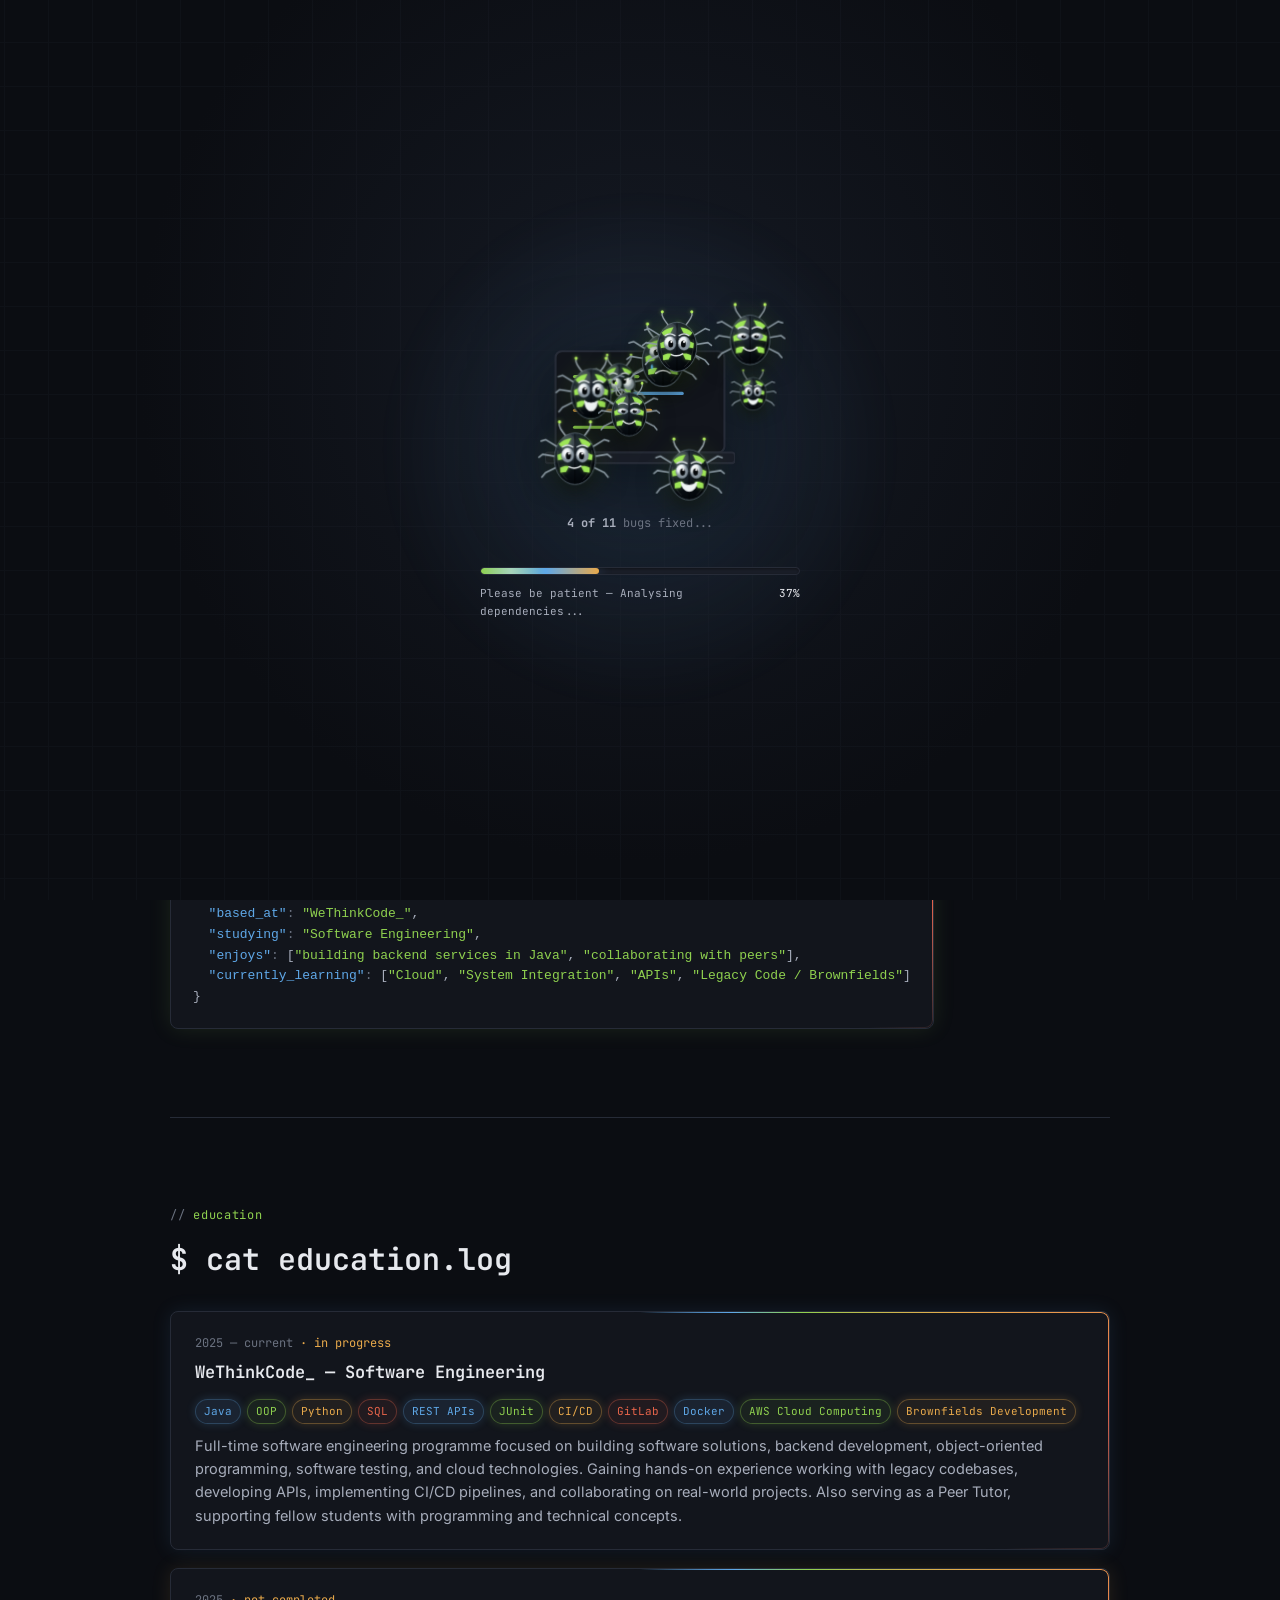
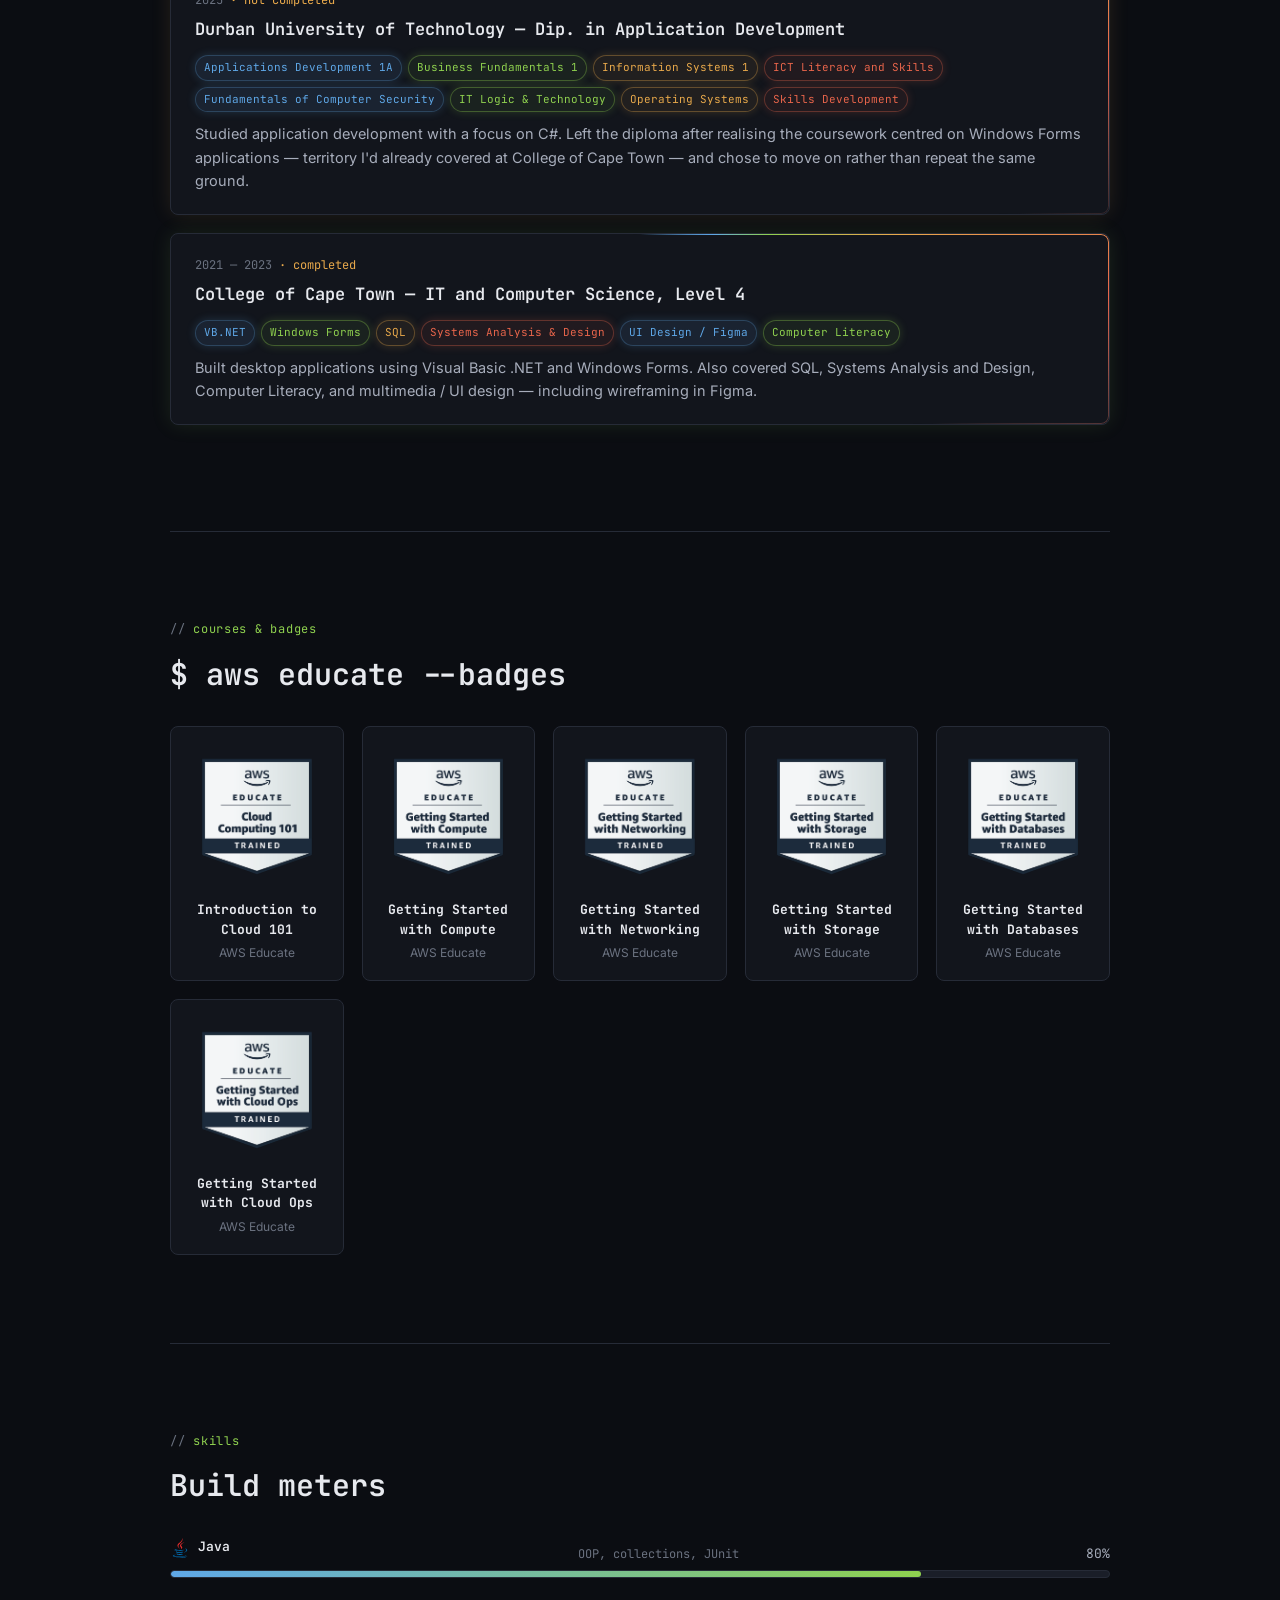
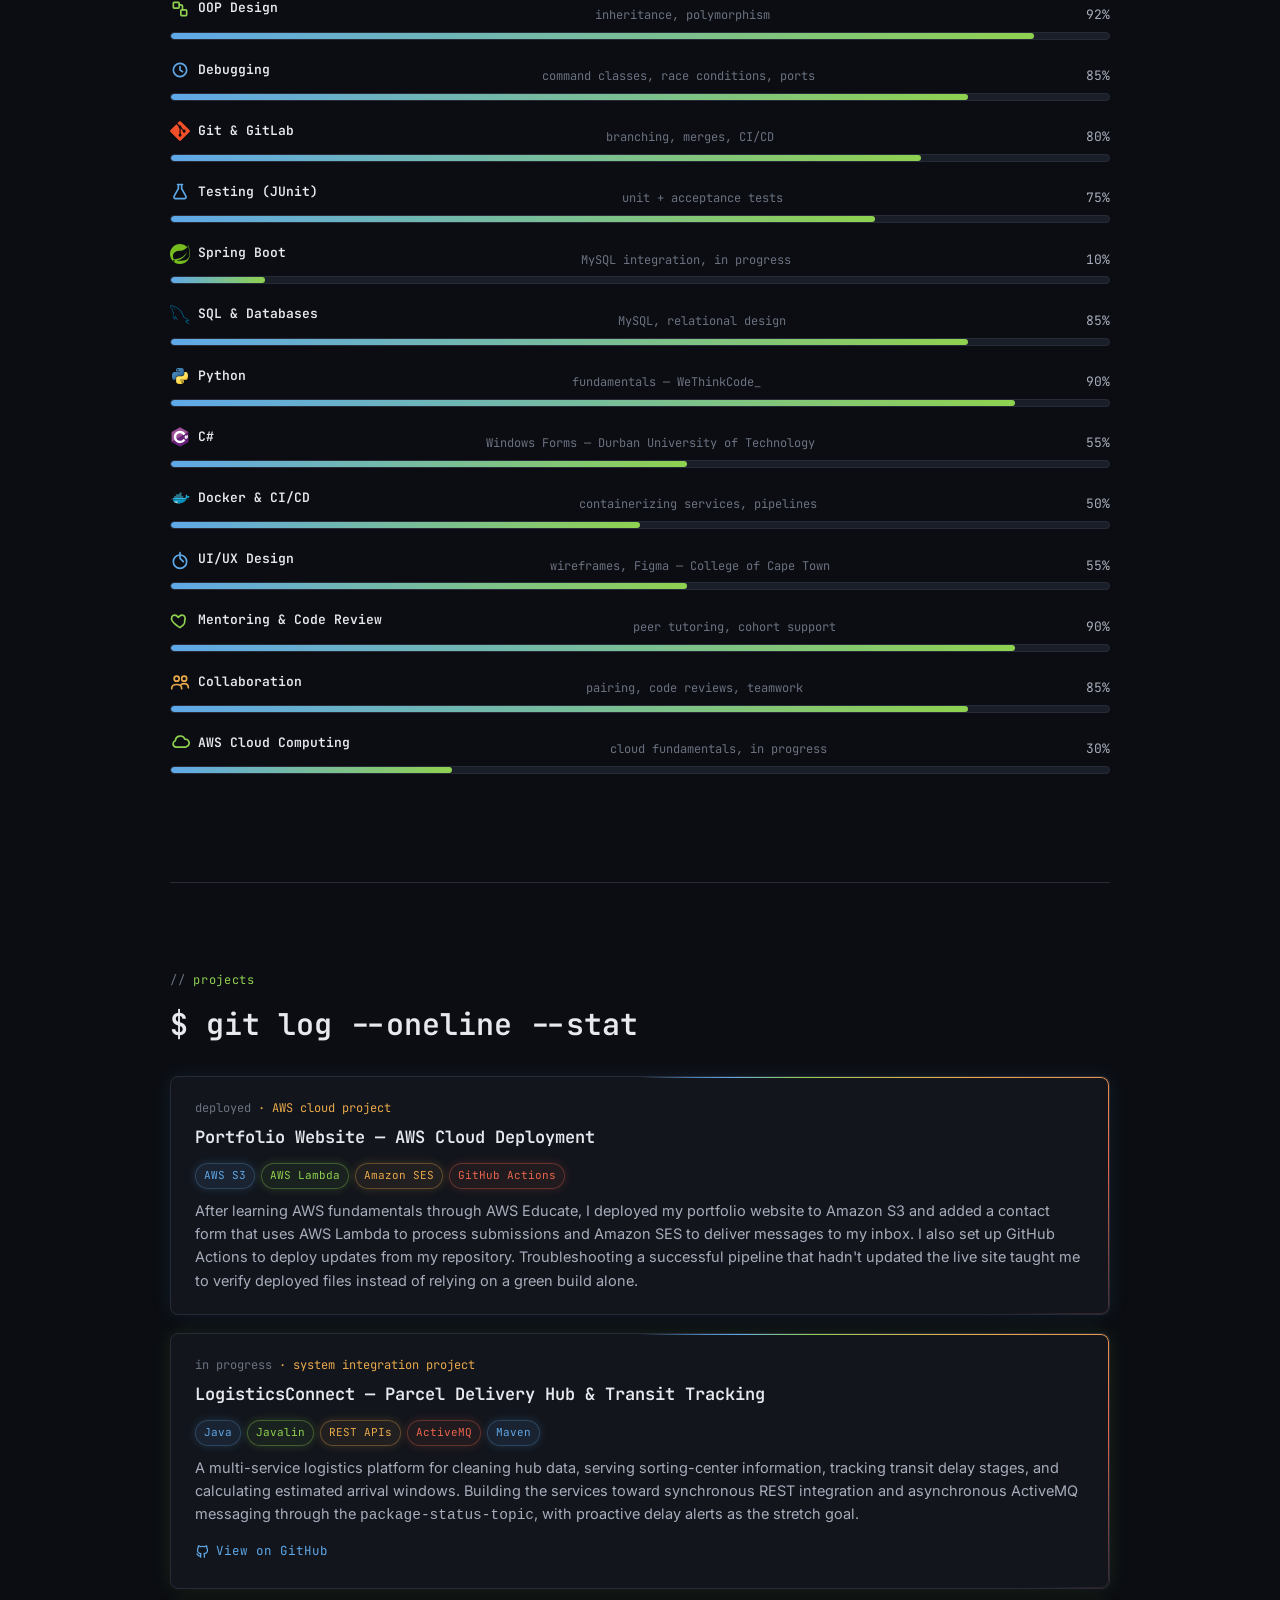
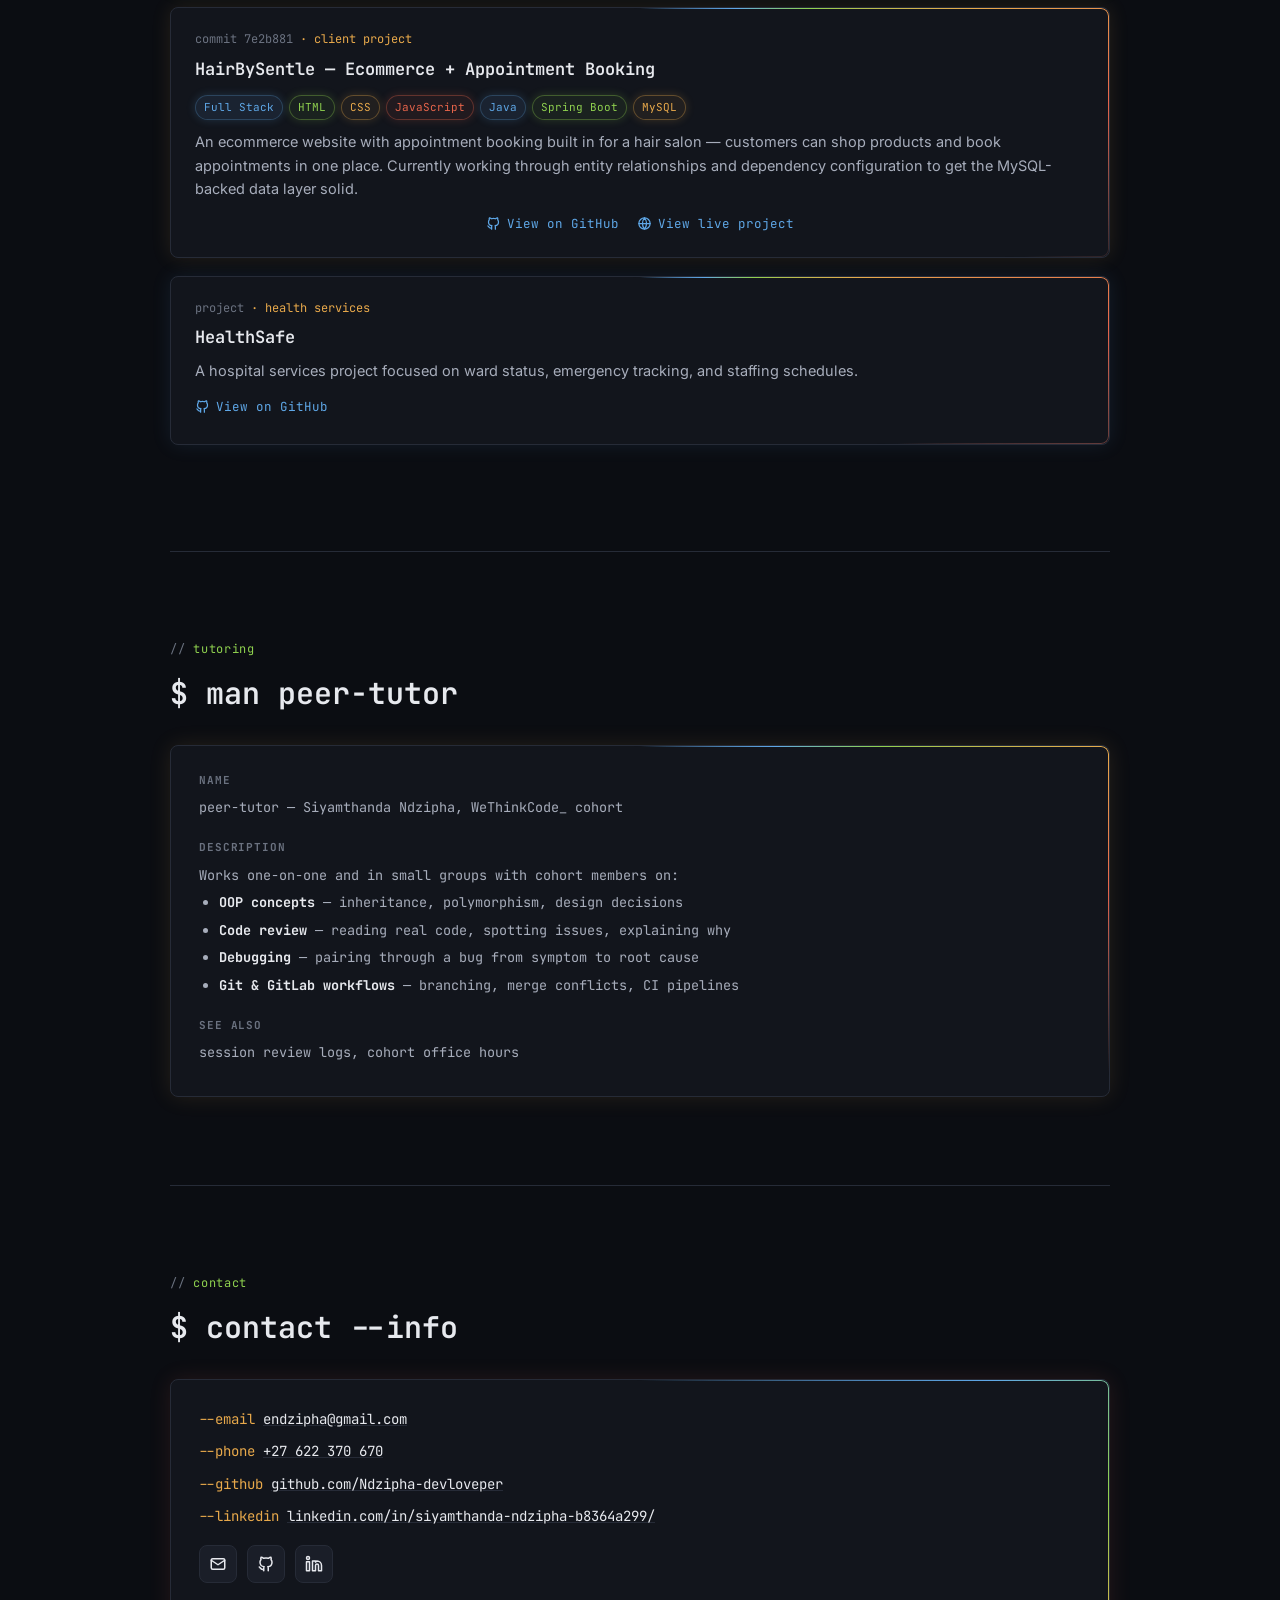
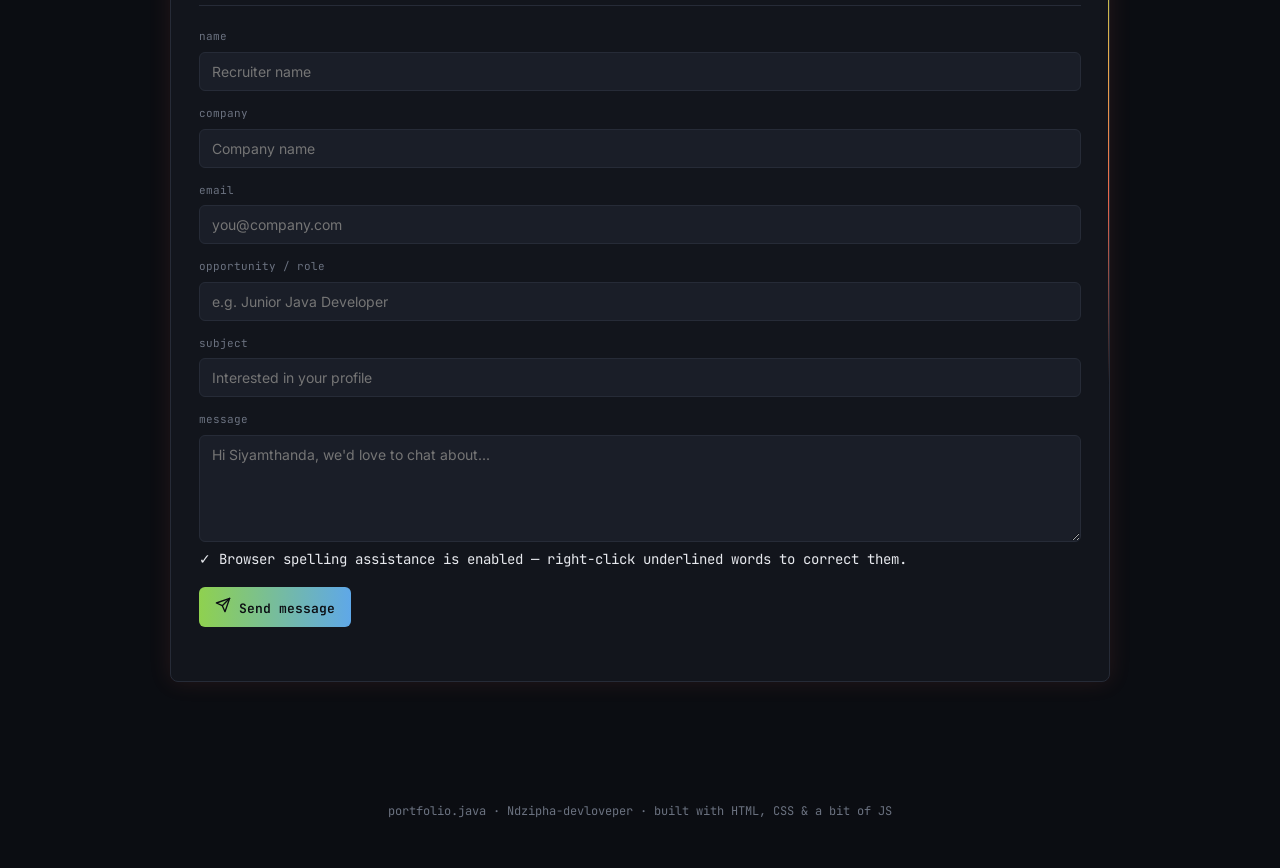
==== index.html @ 1359c380 "Add CloudOps badge" ====
<!DOCTYPE html>
<html lang="en">
<head>
<meta charset="UTF-8">
<meta name="viewport" content="width=device-width, initial-scale=1.0">
<title>Siyamthanda Ndzipha — Java Developer & Tech Mentor</title>
<link rel="preconnect" href="https://fonts.googleapis.com">
<link rel="preconnect" href="https://fonts.gstatic.com" crossorigin>
<link href="https://fonts.googleapis.com/css2?family=JetBrains+Mono:wght@400;500;600;700&family=Inter:wght@400;500;600;700&display=swap" rel="stylesheet">
<link rel="stylesheet" href="css/style.css">
</head>
<body class="loading">

<div id="loader" role="status" aria-live="polite">
  <div class="loader-glow"></div>
  <div class="loader-grid"></div>

  <div class="rig">
    <div class="bug-field" id="bugField" aria-hidden="true"></div>
    <svg class="rig-laptop" viewBox="0 0 180 120" xmlns="http://www.w3.org/2000/svg">
      <rect class="screen" x="10" y="4" width="160" height="96" rx="6"/>
      <rect class="base" x="0" y="100" width="180" height="10" rx="3"/>
      <line class="rig-code-line l1" x1="28" y1="28" x2="88" y2="28"/>
      <line class="rig-code-line l2" x1="28" y1="44" x2="130" y2="44"/>
      <line class="rig-code-line l3" x1="28" y1="60" x2="100" y2="60"/>
      <line class="rig-code-line l4" x1="28" y1="76" x2="70" y2="76"/>
    </svg>
  </div>

  <div class="loader-caption" id="loaderCaption">Scanning codebase...</div>

  <div class="loader-bar-wrap">
    <div class="loader-track">
      <div class="loader-fill" id="loaderFill"></div>
    </div>
    <div class="loader-text">
      <span class="status" id="loaderStatus">Booting environment...</span>
      <span class="pct" id="loaderPct">0%</span>
    </div>
  </div>
</div>

<div class="chrome">
  <div class="tabbar">
    <div class="traffic"><span></span><span></span><span></span></div>
    <div class="filename">portfolio.java</div>
    <nav class="tabnav">
      <button data-target="#hero">Home</button>
      <button data-target="#about">About</button>
      <button data-target="#education">Education</button>
      <button data-target="#badges">Badges</button>
      <button data-target="#skills">Skills</button>
      <button data-target="#projects">Projects</button>
      <button data-target="#tutoring">Tutoring</button>
      <button data-target="#contact">Contact</button>
    </nav>
  </div>
  <div class="pipeline">
    <div class="pipeline-track">
      <div class="pipeline-fill" id="pipelineFill"></div>
    </div>
    <div class="pipeline-label">
      <span class="stage" id="pipelineStage">$ mvn clean install — INIT</span>
      <span class="pct" id="pipelinePct">0%</span>
    </div>
  </div>
</div>

<main>

  <section class="hero" id="hero">
    <div class="terminal">
      <div class="terminal-head">
        <span></span><span></span><span></span>
        <div class="terminal-title">zsh — sndzipha@wethinkcode</div>
      </div>
      <div class="terminal-body">
        <div><span class="prompt">$</span> <span class="cmd">whoami</span></div>
        <div class="out"><b>Siyamthanda Ndzipha</b> — Aspiring Software Cloud / Devops Engineer</div>

        <div><span class="prompt">$</span> <span class="cmd">cat status.log</span></div>
        <div class="out">
          I'm a Software Engineering student passionate about building innovative software solutions, developing backend systems, and exploring cloud technologies. Currently studying at <b>WeThinkCode_</b>, I'm focused on improving my skills in Java, Python, Spring Boot, and AWS. I'm always eager to learn, collaborate, and take on new challenges. Check out my work below!<span class="cursor"></span>
        </div>
      </div>
    </div>
    <div class="cta-row">
      <a class="btn-cv" href="files/Siyamthanda_Ndzipha_Resumee.pdf" download>
        <span class="dl-icon"><svg viewBox="0 0 24 24" fill="none" stroke="currentColor" stroke-width="2.2" stroke-linecap="round" stroke-linejoin="round"><path d="M12 3v12"/><path d="M7 10l5 5 5-5"/><path d="M5 21h14"/></svg></span>
        Download CV
      </a>
    </div>
  </section>

  <section id="about">
    <p class="eyebrow">about</p>
    <h2>Profile</h2>
    <div class="about-grid">
      <div class="json-card">
<pre style="margin:0; white-space:pre-wrap;">{
  <span class="k">"name"</span><span class="punct">:</span> <span class="s">"Siyamthanda Ndzipha"</span>,
  <span class="k">"role"</span><span class="punct">:</span> <span class="s">"Peer Tutor / Tech Mentor"</span>,
  <span class="k">"based_at"</span><span class="punct">:</span> <span class="s">"WeThinkCode_"</span>,
  <span class="k">"studying"</span><span class="punct">:</span> <span class="s">"Software Engineering"</span>,
  <span class="k">"enjoys"</span><span class="punct">:</span> [<span class="s">"building backend services in Java"</span>, <span class="s">"collaborating with peers"</span>],
  <span class="k">"currently_learning"</span><span class="punct">:</span> [<span class="s">"Cloud"</span>, <span class="s">"System Integration"</span>, <span class="s">"APIs"</span>, <span class="s">"Legacy Code / Brownfields"</span>]
}</pre>
      </div>
    </div>
  </section>

  <section id="education">
    <p class="eyebrow">education</p>
    <h2>$ cat education.log</h2>

    <div class="log-entry">
      <div class="log-meta"><span class="hash">2025 — current</span> · in progress</div>
      <div class="log-title">WeThinkCode_ — Software Engineering</div>
      <div class="log-tags"><span>Java</span><span>OOP</span><span>Python</span><span>SQL</span><span>REST APIs</span><span>JUnit</span><span>CI/CD</span><span>GitLab</span><span>Docker</span><span>AWS Cloud Computing</span><span>Brownfields Development</span></div>
      <p>Full-time software engineering programme focused on building software solutions, backend development, object-oriented programming, software testing, and cloud technologies. Gaining hands-on experience working with legacy codebases, developing APIs, implementing CI/CD pipelines, and collaborating on real-world projects. Also serving as a Peer Tutor, supporting fellow students with programming and technical concepts.</p>
    </div>

    <div class="log-entry">
      <div class="log-meta"><span class="hash">2025</span> · not completed</div>
      <div class="log-title">Durban University of Technology — Dip. in Application Development</div>
      <div class="log-tags"><span>Applications Development 1A</span><span>Business Fundamentals 1</span><span>Information Systems 1</span><span>ICT Literacy and Skills</span><span>Fundamentals of Computer Security</span><span>IT Logic &amp; Technology</span><span>Operating Systems</span><span>Skills Development</span></div>
      <p>Studied application development with a focus on C#. Left the diploma after realising the coursework centred on Windows Forms applications — territory I'd already covered at College of Cape Town — and chose to move on rather than repeat the same ground.</p>
    </div>

    <div class="log-entry">
      <div class="log-meta"><span class="hash">2021 — 2023</span> · completed</div>
      <div class="log-title">College of Cape Town — IT and Computer Science, Level 4</div>
      <div class="log-tags"><span>VB.NET</span><span>Windows Forms</span><span>SQL</span><span>Systems Analysis &amp; Design</span><span>UI Design / Figma</span><span>Computer Literacy</span></div>
      <p>Built desktop applications using Visual Basic .NET and Windows Forms. Also covered SQL, Systems Analysis and Design, Computer Literacy, and multimedia / UI design — including wireframing in Figma.</p>
    </div>
  </section>

  <section id="badges">
    <p class="eyebrow">courses &amp; badges</p>
    <h2>$ aws educate --badges</h2>
    <div class="badge-grid">
      <article class="badge-card">
        <img src="files/badges/aws-educate-introduction-to-cloud-101-training-badg.png" alt="AWS Educate Introduction to Cloud 101 badge" loading="lazy">
        <h3>Introduction to Cloud 101</h3>
        <p>AWS Educate</p>
      </article>
      <article class="badge-card">
        <img src="files/badges/aws-educate-getting-started-with-compute-training-b.png" alt="AWS Educate Getting Started with Compute badge" loading="lazy">
        <h3>Getting Started with Compute</h3>
        <p>AWS Educate</p>
      </article>
      <article class="badge-card">
        <img src="files/badges/aws-educate-getting-started-with-networking-trainin.png" alt="AWS Educate Getting Started with Networking badge" loading="lazy">
        <h3>Getting Started with Networking</h3>
        <p>AWS Educate</p>
      </article>
      <article class="badge-card">
        <img src="files/badges/aws-educate-getting-started-with-storage-training-b.png" alt="AWS Educate Getting Started with Storage badge" loading="lazy">
        <h3>Getting Started with Storage</h3>
        <p>AWS Educate</p>
      </article>
      <article class="badge-card">
        <img src="files/badges/aws-educate-getting-started-with-databases-training.png" alt="AWS Educate Getting Started with Databases badge" loading="lazy">
        <h3>Getting Started with Databases</h3>
        <p>AWS Educate</p>
      </article>
      <article class="badge-card">
        <img src="files/badges/aws-educate-getting-started-with-cloud-ops-training.png" alt="AWS Educate Getting Started with Cloud Ops badge" loading="lazy">
        <h3>Getting Started with Cloud Ops</h3>
        <p>AWS Educate</p>
      </article>
    </div>
  </section>

  <section id="skills">
    <p class="eyebrow">skills</p>
    <h2>Build meters</h2>

    <div class="meter-row" data-level="80">
      <div class="meter-top"><span class="name"><span class="skill-icon"><svg viewBox="0 0 128 128" xmlns="http://www.w3.org/2000/svg"><path fill="#0074BD" d="M47.617 98.12s-4.767 2.774 3.397 3.71c9.892 1.13 14.947.968 25.845-1.092 0 0 2.871 1.795 6.873 3.351-24.439 10.47-55.308-.607-36.115-5.969zm-2.988-13.665s-5.348 3.959 2.823 4.805c10.567 1.091 18.91 1.18 33.354-1.6 0 0 1.993 2.025 5.132 3.131-29.542 8.64-62.446.68-41.309-6.336z"/><path fill="#EA2D2E" d="M69.802 61.271c6.025 6.935-1.58 13.17-1.58 13.17s15.289-7.891 8.269-17.777c-6.559-9.215-11.587-13.792 15.635-29.58 0 .001-42.731 10.67-22.324 34.187z"/><path fill="#0074BD" d="M102.123 108.229s3.529 2.91-3.888 5.159c-14.102 4.272-58.706 5.56-71.094.171-4.451-1.938 3.899-4.625 6.526-5.192 2.739-.593 4.303-.485 4.303-.485-4.953-3.487-32.013 6.85-13.743 9.815 49.821 8.076 90.817-3.637 77.896-9.468zM49.912 70.294s-22.686 5.389-8.033 7.348c6.188.828 18.518.638 30.011-.326 9.39-.789 18.813-2.474 18.813-2.474s-3.308 1.419-5.704 3.053c-23.042 6.061-67.544 3.238-54.731-2.958 10.832-5.239 19.644-4.643 19.644-4.643zm40.697 22.747c23.421-12.167 12.591-23.86 5.032-22.285-1.848.385-2.677.72-2.677.72s.688-1.079 2-1.543c14.953-5.255 26.451 15.503-4.823 23.725 0-.002.359-.327.468-.617z"/><path fill="#EA2D2E" d="M76.491 1.587S89.459 14.563 64.188 34.51c-20.266 16.006-4.621 25.13-.007 35.559-11.831-10.673-20.509-20.07-14.688-28.815C58.041 28.42 81.722 22.195 76.491 1.587z"/><path fill="#0074BD" d="M52.214 126.021c22.476 1.437 57-.8 57.817-11.436 0 0-1.571 4.032-18.577 7.231-19.186 3.612-42.854 3.191-56.887.874 0 .001 2.875 2.381 17.647 3.331z"/></svg></span>Java</span><span class="note">OOP, collections, JUnit</span><span class="val">80%</span></div>
      <div class="meter-track"><div class="meter-fill"></div></div>
    </div>

    <div class="meter-row" data-level="92">
      <div class="meter-top"><span class="name"><span class="skill-icon"><svg viewBox="0 0 24 24" fill="none" stroke="currentColor" stroke-width="2" stroke-linecap="round" stroke-linejoin="round"><rect x="4" y="4" width="7" height="7" rx="1"/><rect x="13" y="13" width="7" height="7" rx="1"/><path d="M11 7h2a2 2 0 0 1 2 2v4"/></svg></span>OOP Design</span><span class="note">inheritance, polymorphism</span><span class="val">92%</span></div>
      <div class="meter-track"><div class="meter-fill"></div></div>
    </div>

    <div class="meter-row" data-level="85">
      <div class="meter-top"><span class="name"><span class="skill-icon"><svg viewBox="0 0 24 24" fill="none" stroke="currentColor" stroke-width="2" stroke-linecap="round" stroke-linejoin="round"><circle cx="12" cy="12" r="8"/><path d="M12 8v4l3 2"/></svg></span>Debugging</span><span class="note">command classes, race conditions, ports</span><span class="val">85%</span></div>
      <div class="meter-track"><div class="meter-fill"></div></div>
    </div>

    <div class="meter-row" data-level="80">
      <div class="meter-top"><span class="name"><span class="skill-icon"><svg viewBox="0 0 128 128" xmlns="http://www.w3.org/2000/svg"><path fill="#F34F29" d="M124.737 58.378L69.621 3.264c-3.172-3.174-8.32-3.174-11.497 0L46.68 14.71l14.518 14.518c3.375-1.139 7.243-.375 9.932 2.314 2.703 2.706 3.461 6.607 2.294 9.993l13.992 13.993c3.385-1.167 7.292-.413 9.994 2.295 3.78 3.777 3.78 9.9 0 13.679a9.673 9.673 0 01-13.683 0 9.677 9.677 0 01-2.105-10.521L68.574 47.933l-.002 34.341a9.708 9.708 0 012.559 1.828c3.778 3.777 3.778 9.898 0 13.683-3.779 3.777-9.904 3.777-13.679 0-3.778-3.784-3.778-9.905 0-13.683a9.65 9.65 0 013.167-2.11V47.333a9.581 9.581 0 01-3.167-2.111c-2.862-2.86-3.551-7.06-2.083-10.576L41.056 20.333 3.264 58.123a8.133 8.133 0 000 11.5l55.117 55.114c3.174 3.174 8.32 3.174 11.499 0l54.858-54.858a8.135 8.135 0 00-.001-11.501z"/></svg></span>Git &amp; GitLab</span><span class="note">branching, merges, CI/CD</span><span class="val">80%</span></div>
      <div class="meter-track"><div class="meter-fill"></div></div>
    </div>

    <div class="meter-row" data-level="75">
      <div class="meter-top"><span class="name"><span class="skill-icon"><svg viewBox="0 0 24 24" fill="none" stroke="currentColor" stroke-width="2" stroke-linecap="round" stroke-linejoin="round"><path d="M9 3h6M10 3v5l-5 9a2 2 0 0 0 2 3h10a2 2 0 0 0 2-3l-5-9V3"/></svg></span>Testing (JUnit)</span><span class="note">unit + acceptance tests</span><span class="val">75%</span></div>
      <div class="meter-track"><div class="meter-fill"></div></div>
    </div>

    <div class="meter-row" data-level="10">
      <div class="meter-top"><span class="name"><span class="skill-icon"><svg viewBox="0 0 128 128" xmlns="http://www.w3.org/2000/svg"><path fill="#77bc1f" d="M116.452 6.643a59.104 59.104 0 01-6.837 12.136A64.249 64.249 0 0064.205-.026C28.984-.026 0 28.982 0 64.242a64.316 64.316 0 0019.945 46.562l2.368 2.1a64.22 64.22 0 0041.358 15.122c33.487 0 61.637-26.24 64.021-59.683 1.751-16.371-3.051-37.077-11.24-61.7zM29.067 111.17a5.5 5.5 0 01-4.269 2.034c-3.018 0-5.487-2.484-5.487-5.502 0-3.017 2.485-5.501 5.487-5.501 1.25 0 2.485.433 3.452 1.234 2.351 1.9 2.718 5.384.817 7.735zm87.119-19.238c-15.843 21.122-49.68 14.003-71.376 15.02 0 0-3.852.234-7.721.867 0 0 1.45-.617 3.335-1.334 15.226-5.301 22.43-6.335 31.685-11.086 17.427-8.869 34.654-28.274 38.24-48.463-6.637 19.422-26.75 36.11-45.077 42.895-12.557 4.635-35.238 9.136-35.238 9.136l-.917-.484c-15.442-7.518-15.91-40.977 12.157-51.78 12.291-4.735 24.048-2.134 37.323-5.302 14.175-3.367 30.568-14.004 37.238-27.874 7.471 22.19 16.46 56.932.35 78.405z"/></svg></span>Spring Boot</span><span class="note">MySQL integration, in progress</span><span class="val">10%</span></div>
      <div class="meter-track"><div class="meter-fill"></div></div>
    </div>

    <div class="meter-row" data-level="85">
      <div class="meter-top"><span class="name"><span class="skill-icon"><svg viewBox="0 0 128 128" xmlns="http://www.w3.org/2000/svg"><path fill="#00618A" d="M117.688 98.242c-6.973-.191-12.297.461-16.852 2.379-1.293.547-3.355.559-3.566 2.18.711.746.82 1.859 1.387 2.777 1.086 1.754 2.922 4.113 4.559 5.352 1.789 1.348 3.633 2.793 5.551 3.961 3.414 2.082 7.223 3.27 10.504 5.352 1.938 1.23 3.859 2.777 5.75 4.164.934.684 1.563 1.75 2.773 2.18v-.195c-.637-.812-.801-1.93-1.387-2.777l-2.578-2.578c-2.52-3.344-5.719-6.281-9.117-8.719-2.711-1.949-8.781-4.578-9.91-7.73l-.199-.199c1.922-.219 4.172-.914 5.949-1.391 2.98-.797 5.645-.59 8.719-1.387l4.164-1.187v-.793c-1.555-1.594-2.664-3.707-4.359-5.152-4.441-3.781-9.285-7.555-14.273-10.703-2.766-1.746-6.184-2.883-9.117-4.363-.988-.496-2.719-.758-3.371-1.586-1.539-1.961-2.379-4.449-3.566-6.738-2.488-4.793-4.93-10.023-7.137-15.066-1.504-3.437-2.484-6.828-4.359-9.91-9-14.797-18.687-23.73-33.695-32.508-3.195-1.867-7.039-2.605-11.102-3.57l-6.543-.395c-1.332-.555-2.715-2.184-3.965-2.977C16.977 3.52 4.223-3.312.539 5.672-1.785 11.34 4.016 16.871 6.09 19.746c1.457 2.012 3.32 4.273 4.359 6.539.688 1.492.805 2.984 1.391 4.559 1.438 3.883 2.695 8.109 4.559 11.695.941 1.816 1.98 3.727 3.172 5.352.727.996 1.98 1.438 2.18 2.973-1.227 1.715-1.297 4.375-1.984 6.543-3.098 9.77-1.926 21.91 2.578 29.137 1.383 2.223 4.641 6.98 9.117 5.156 3.918-1.598 3.043-6.539 4.164-10.902.254-.988.098-1.715.594-2.379v.199l3.57 7.133c2.641 4.254 7.324 8.699 11.297 11.699 2.059 1.555 3.68 4.242 6.344 5.152v-.199h-.199c-.516-.805-1.324-1.137-1.98-1.781-1.551-1.523-3.277-3.414-4.559-5.156-3.613-4.902-6.805-10.27-9.711-15.855-1.391-2.668-2.598-5.609-3.77-8.324-.453-1.047-.445-2.633-1.387-3.172-1.281 1.988-3.172 3.598-4.164 5.945-1.582 3.754-1.789 8.336-2.375 13.082-.348.125-.195.039-.398.199-2.762-.668-3.73-3.508-4.758-5.949-2.594-6.164-3.078-16.09-.793-23.191.59-1.836 3.262-7.617 2.18-9.316-.516-1.691-2.219-2.672-3.172-3.965-1.18-1.598-2.355-3.703-3.172-5.551-2.125-4.805-3.113-10.203-5.352-15.062-1.07-2.324-2.875-4.676-4.359-6.738-1.645-2.289-3.484-3.977-4.758-6.742-.453-.984-1.066-2.559-.398-3.566.215-.684.516-.969 1.191-1.191 1.148-.887 4.352.297 5.547.793 3.18 1.32 5.832 2.578 8.527 4.363 1.289.855 2.598 2.512 4.16 2.973h1.785c2.789.641 5.914.195 8.523.988 4.609 1.402 8.738 3.582 12.488 5.949 11.422 7.215 20.766 17.48 27.156 29.734 1.027 1.973 1.473 3.852 2.379 5.945 1.824 4.219 4.125 8.559 5.941 12.688 1.816 4.113 3.582 8.27 6.148 11.695 1.348 1.801 6.551 2.766 8.918 3.766 1.66.699 4.379 1.43 5.949 2.379 3 1.809 5.906 3.965 8.723 5.945 1.402.992 5.73 3.168 5.945 4.957zm-88.605-75.52c-1.453-.027-2.48.156-3.566.395v.199h.195c.695 1.422 1.918 2.34 2.777 3.566l1.98 4.164.199-.195c1.227-.867 1.789-2.25 1.781-4.363-.492-.52-.562-1.164-.992-1.785-.562-.824-1.66-1.289-2.375-1.98zm0 0"/></svg></span>SQL &amp; Databases</span><span class="note">MySQL, relational design</span><span class="val">85%</span></div>
      <div class="meter-track"><div class="meter-fill"></div></div>
    </div>

    <div class="meter-row" data-level="90">
      <div class="meter-top"><span class="name"><span class="skill-icon"><svg viewBox="0 0 128 128" xmlns="http://www.w3.org/2000/svg"><linearGradient id="python-original-a" gradientUnits="userSpaceOnUse" x1="70.252" y1="1237.476" x2="170.659" y2="1151.089" gradientTransform="matrix(.563 0 0 -.568 -29.215 707.817)"><stop offset="0" stop-color="#5A9FD4"/><stop offset="1" stop-color="#306998"/></linearGradient><linearGradient id="python-original-b" gradientUnits="userSpaceOnUse" x1="209.474" y1="1098.811" x2="173.62" y2="1149.537" gradientTransform="matrix(.563 0 0 -.568 -29.215 707.817)"><stop offset="0" stop-color="#FFD43B"/><stop offset="1" stop-color="#FFE873"/></linearGradient><path fill="url(#python-original-a)" d="M63.391 1.988c-4.222.02-8.252.379-11.8 1.007-10.45 1.846-12.346 5.71-12.346 12.837v9.411h24.693v3.137H29.977c-7.176 0-13.46 4.313-15.426 12.521-2.268 9.405-2.368 15.275 0 25.096 1.755 7.311 5.947 12.519 13.124 12.519h8.491V67.234c0-8.151 7.051-15.34 15.426-15.34h24.665c6.866 0 12.346-5.654 12.346-12.548V15.833c0-6.693-5.646-11.72-12.346-12.837-4.244-.706-8.645-1.027-12.866-1.008zM50.037 9.557c2.55 0 4.634 2.117 4.634 4.721 0 2.593-2.083 4.69-4.634 4.69-2.56 0-4.633-2.097-4.633-4.69-.001-2.604 2.073-4.721 4.633-4.721z" transform="translate(0 10.26)"/><path fill="url(#python-original-b)" d="M91.682 28.38v10.966c0 8.5-7.208 15.655-15.426 15.655H51.591c-6.756 0-12.346 5.783-12.346 12.549v23.515c0 6.691 5.818 10.628 12.346 12.547 7.816 2.297 15.312 2.713 24.665 0 6.216-1.801 12.346-5.423 12.346-12.547v-9.412H63.938v-3.138h37.012c7.176 0 9.852-5.005 12.348-12.519 2.578-7.735 2.467-15.174 0-25.096-1.774-7.145-5.161-12.521-12.348-12.521h-9.268zM77.809 87.927c2.561 0 4.634 2.097 4.634 4.692 0 2.602-2.074 4.719-4.634 4.719-2.55 0-4.633-2.117-4.633-4.719 0-2.595 2.083-4.692 4.633-4.692z" transform="translate(0 10.26)"/></svg></span>Python</span><span class="note">fundamentals — WeThinkCode_</span><span class="val">90%</span></div>
      <div class="meter-track"><div class="meter-fill"></div></div>
    </div>

    <div class="meter-row" data-level="55">
      <div class="meter-top"><span class="name"><span class="skill-icon"><svg viewBox="0 0 128 128" xmlns="http://www.w3.org/2000/svg"><path fill="#9B4F96" d="M115.4 30.7L67.1 2.9c-.8-.5-1.9-.7-3.1-.7-1.2 0-2.3.3-3.1.7l-48 27.9c-1.7 1-2.9 3.5-2.9 5.4v55.7c0 1.1.2 2.4 1 3.5l106.8-62c-.6-1.2-1.5-2.1-2.4-2.7z"/><path fill="#68217A" d="M10.7 95.3c.5.8 1.2 1.5 1.9 1.9l48.2 27.9c.8.5 1.9.7 3.1.7 1.2 0 2.3-.3 3.1-.7l48-27.9c1.7-1 2.9-3.5 2.9-5.4V36.1c0-.9-.1-1.9-.6-2.8l-106.6 62z"/><path fill="#fff" d="M85.3 76.1C81.1 83.5 73.1 88.5 64 88.5c-13.5 0-24.5-11-24.5-24.5s11-24.5 24.5-24.5c9.1 0 17.1 5 21.3 12.5l13-7.5c-6.8-11.9-19.6-20-34.3-20-21.8 0-39.5 17.7-39.5 39.5s17.7 39.5 39.5 39.5c14.6 0 27.4-8 34.2-19.8l-12.9-7.6zM97 66.2l.9-4.3h-4.2v-4.7h5.1L100 51h4.9l-1.2 6.1h3.8l1.2-6.1h4.8l-1.2 6.1h2.4v4.7h-3.3l-.9 4.3h4.2v4.7h-5.1l-1.2 6h-4.9l1.2-6h-3.8l-1.2 6h-4.8l1.2-6h-2.4v-4.7H97zm4.8 0h3.8l.9-4.3h-3.8l-.9 4.3z"/></svg></span>C#</span><span class="note">Windows Forms — Durban University of Technology</span><span class="val">55%</span></div>
      <div class="meter-track"><div class="meter-fill"></div></div>
    </div>

    <div class="meter-row" data-level="50">
      <div class="meter-top"><span class="name"><span class="skill-icon"><svg viewBox="0 0 128 128" xmlns="http://www.w3.org/2000/svg"><path fill-rule="evenodd" clip-rule="evenodd" fill="#3A4D54" d="M73.8 50.8h11.3v11.5h5.7c2.6 0 5.3-.5 7.8-1.3 1.2-.4 2.6-1 3.8-1.7-1.6-2.1-2.4-4.7-2.6-7.3-.3-3.5.4-8.1 2.8-10.8l1.2-1.4 1.4 1.1c3.6 2.9 6.5 6.8 7.1 11.4 4.3-1.3 9.3-1 13.1 1.2l1.5.9-.8 1.6c-3.2 6.2-9.9 8.2-16.4 7.8-9.8 24.3-31 35.8-56.8 35.8-13.3 0-25.5-5-32.5-16.8l-.1-.2-1-2.1c-2.4-5.2-3.1-10.9-2.6-16.6l.2-1.7h9.6V50.8h11.3V39.6h22.5V28.3h13.5v22.5z"/><path fill="#00AADA" d="M110.4 55.1c.8-5.9-3.6-10.5-6.4-12.7-3.1 3.6-3.6 13.2 1.3 17.2-2.8 2.4-8.5 4.7-14.5 4.7H18.6c-.6 6.2.5 11.9 3 16.8l.8 1.5c.5.9 1.1 1.7 1.7 2.6 3 .2 5.7.3 8.2.2 4.9-.1 8.9-.7 12-1.7.5-.2.9.1 1.1.5.2.5-.1.9-.5 1.1-.4.1-.8.3-1.3.4-2.4.7-5 1.1-8.3 1.3h-.6c-1.3.1-2.7.1-4.2.1-1.6 0-3.1 0-4.9-.1 6 6.8 15.4 10.8 27.2 10.8 25 0 46.2-11.1 55.5-35.9 6.7.7 13.1-1 16-6.7-4.5-2.7-10.5-1.8-13.9-.1z"/><path fill="#28B8EB" d="M110.4 55.1c.8-5.9-3.6-10.5-6.4-12.7-3.1 3.6-3.6 13.2 1.3 17.2-2.8 2.4-8.5 4.7-14.5 4.7h-68c-.3 9.5 3.2 16.7 9.5 21 4.9-.1 8.9-.7 12-1.7.5-.2.9.1 1.1.5.2.5-.1.9-.5 1.1-.4.1-.8.3-1.3.4-2.4.7-5.2 1.2-8.5 1.4l-.1-.1c8.5 4.4 20.8 4.3 35-1.1 15.8-6.1 30.6-17.7 40.9-30.9-.2.1-.4.1-.5.2z"/><path fill="#028BB8" d="M18.7 71.8c.4 3.3 1.4 6.4 2.9 9.3l.8 1.5c.5.9 1.1 1.7 1.7 2.6 3 .2 5.7.3 8.2.2 4.9-.1 8.9-.7 12-1.7.5-.2.9.1 1.1.5.2.5-.1.9-.5 1.1-.4.1-.8.3-1.3.4-2.4.7-5.2 1.2-8.5 1.4h-.4c-1.3.1-2.7.1-4.1.1-1.6 0-3.2 0-4.9-.1 6 6.8 15.5 10.8 27.3 10.8 21.4 0 40-8.1 50.8-26H18.7v-.1z"/><path fill="#019BC6" d="M23.5 71.8c1.3 5.8 4.3 10.4 8.8 13.5 4.9-.1 8.9-0.7 12-1.7.5-.2.9.1 1.1.5.2.5-.1.9-.5 1.1-.4.1-.8.3-1.3.4-2.4.7-5.2 1.2-8.6 1.4 8.5 4.4 20.8 4.3 34.9-1.1 8.5-3.3 16.8-8.2 24.2-14.1H23.5z"/><path fill-rule="evenodd" clip-rule="evenodd" fill="#00ACD3" d="M28.4 52.7h9.8v9.8h-9.8v-9.8zm.8.8h.8v8.1h-.8v-8.1zm1.4 0h.8v8.1h-.8v-8.1zm1.5 0h.8v8.1h-.8v-8.1zm1.5 0h.8v8.1h-.8v-8.1zm1.5 0h.8v8.1h-.8v-8.1zm3-12h9.8v9.8h-9.8v-9.8zm.9.8h.8v8.1h-.8v-8.1zm1.4 0h.8v8.1h-.8v-8.1zm1.5 0h.8v8.1h-.8v-8.1zm1.5 0h.8v8.1h-.8v-8.1zm1.4 0h.8v8.1h-.8v-8.1zm1.5 0h.8v8.1h-.8v-8.1z"/><path fill-rule="evenodd" clip-rule="evenodd" fill="#23C2EE" d="M39.6 52.7h9.8v9.8h-9.8v-9.8zm.9.8h.8v8.1h-.8v-8.1zm1.4 0h.8v8.1h-.8v-8.1zm1.5 0h.8v8.1h-.8v-8.1zm1.5 0h.8v8.1h-.8v-8.1zm1.4 0h.8v8.1h-.8v-8.1zm1.5 0h.8v8.1h-.8v-8.1z"/><path fill-rule="evenodd" clip-rule="evenodd" fill="#00ACD3" d="M50.9 52.7h9.8v9.8h-9.8v-9.8zm.8.8h.8v8.1h-.8v-8.1zm1.5 0h.8v8.1h-.8v-8.1zm1.5 0h.8v8.1h-.8v-8.1zm1.4 0h.8v8.1h-.8v-8.1zm1.5 0h.8v8.1h-.8v-8.1zm1.5 0h.8v8.1h-.8v-8.1z"/><path fill-rule="evenodd" clip-rule="evenodd" fill="#23C2EE" d="M50.9 41.5h9.8v9.8h-9.8v-9.8zm.8.8h.8v8.1h-.8v-8.1zm1.5 0h.8v8.1h-.8v-8.1zm1.5 0h.8v8.1h-.8v-8.1zm1.4 0h.8v8.1h-.8v-8.1zm1.5 0h.8v8.1h-.8v-8.1zm1.5 0h.8v8.1h-.8v-8.1zm3.1 10.4H72v9.8h-9.8v-9.8zm.8.8h.8v8.1H63v-8.1zm1.5 0h.8v8.1h-.8v-8.1zm1.4 0h.8v8.1h-.8v-8.1zm1.5 0h.8v8.1h-.8v-8.1zm1.5 0h.8v8.1h-.8v-8.1zm1.5 0h.8v8.1h-.8v-8.1z"/><path fill-rule="evenodd" clip-rule="evenodd" fill="#00ACD3" d="M62.2 41.5H72v9.8h-9.8v-9.8zm.8.8h.8v8.1H63v-8.1zm1.5 0h.8v8.1h-.8v-8.1zm1.4 0h.8v8.1h-.8v-8.1zm1.5 0h.8v8.1h-.8v-8.1zm1.5 0h.8v8.1h-.8v-8.1zm1.5 0h.8v8.1h-.8v-8.1z"/><path fill-rule="evenodd" clip-rule="evenodd" fill="#23C2EE" d="M62.2 30.2H72V40h-9.8v-9.8zm.8.8h.8v8.1H63V31zm1.5 0h.8v8.1h-.8V31zm1.4 0h.8v8.1h-.8V31zm1.5 0h.8v8.1h-.8V31zm1.5 0h.8v8.1h-.8V31zm1.5 0h.8v8.1h-.8V31z"/><path fill-rule="evenodd" clip-rule="evenodd" fill="#00ACD3" d="M73.5 52.7h9.8v9.8h-9.8v-9.8zm.8.8h.8v8.1h-.8v-8.1zm1.4 0h.8v8.1h-.8v-8.1zm1.5 0h.8v8.1h-.8v-8.1zm1.5 0h.8v8.1h-.8v-8.1zm1.5 0h.8v8.1h-.8v-8.1zm1.5 0h.8v8.1h-.8v-8.1z"/><path fill-rule="evenodd" clip-rule="evenodd" fill="#D4EEF1" d="M48.8 78.3c1.5 0 2.7 1.2 2.7 2.7 0 1.5-1.2 2.7-2.7 2.7-1.5 0-2.7-1.2-2.7-2.7 0-1.5 1.2-2.7 2.7-2.7"/><path fill-rule="evenodd" clip-rule="evenodd" fill="#3A4D54" d="M48.8 79.1c.2 0 .5 0 .7.1-.2.1-.4.4-.4.7 0 .4.4.8.8.8.3 0 .6-.2.7-.4.1.2.1.5.1.7 0 1.1-.9 1.9-1.9 1.9-1.1 0-1.9-.9-1.9-1.9 0-1 .8-1.9 1.9-1.9M1.1 72.8h125.4c-2.7-.7-8.6-1.6-7.7-5.2-5 5.7-16.9 4-20 1.2-3.4 4.9-23 3-24.3-.8-4.2 5-17.3 5-21.5 0-1.4 3.8-21 5.7-24.3.8-3 2.8-15 4.5-20-1.2 1.1 3.5-4.9 4.5-7.6 5.2"/><path fill="#BFDBE0" d="M56 97.8c-6.7-3.2-10.3-7.5-12.4-12.2-2.5.7-5.5 1.2-8.9 1.4-1.3.1-2.7.1-4.1.1-1.7 0-3.4 0-5.2-.1 6 6 13.6 10.7 27.5 10.8H56z"/><path fill="#D4EEF1" d="M46.1 89.9c-.9-1.3-1.8-2.8-2.5-4.3-2.5.7-5.5 1.2-8.9 1.4 2.3 1.2 5.7 2.4 11.4 2.9z"/></svg></span>Docker &amp; CI/CD</span><span class="note">containerizing services, pipelines</span><span class="val">50%</span></div>
      <div class="meter-track"><div class="meter-fill"></div></div>
    </div>

    <div class="meter-row" data-level="55">
      <div class="meter-top"><span class="name"><span class="skill-icon"><svg viewBox="0 0 24 24" fill="none" stroke="currentColor" stroke-width="2" stroke-linecap="round" stroke-linejoin="round"><path d="M12 3v7l4 4"/><circle cx="12" cy="14" r="8"/></svg></span>UI/UX Design</span><span class="note">wireframes, Figma — College of Cape Town</span><span class="val">55%</span></div>
      <div class="meter-track"><div class="meter-fill"></div></div>
    </div>

    <div class="meter-row" data-level="90">
      <div class="meter-top"><span class="name"><span class="skill-icon"><svg viewBox="0 0 24 24" fill="none" stroke="currentColor" stroke-width="2" stroke-linecap="round" stroke-linejoin="round"><path d="M12 20s-7-4.35-9.5-8.5C.87 8.24 2.4 5 5.6 5c1.7 0 3 1 4.4 2.6C11.4 6 12.7 5 14.4 5c3.2 0 4.73 3.24 3.1 6.5C19 15.65 12 20 12 20z"/></svg></span>Mentoring &amp; Code Review</span><span class="note">peer tutoring, cohort support</span><span class="val">90%</span></div>
      <div class="meter-track"><div class="meter-fill"></div></div>
    </div>

    <div class="meter-row" data-level="85">
      <div class="meter-top"><span class="name"><span class="skill-icon"><svg viewBox="0 0 24 24" fill="none" stroke="currentColor" stroke-width="2" stroke-linecap="round" stroke-linejoin="round"><circle cx="8" cy="8" r="3"/><circle cx="17" cy="8" r="3"/><path d="M2 20c0-3 2.5-5 6-5s6 2 6 5M13 15.5c1-1 2.5-1.5 4-1.5 3 0 5 2 5 5"/></svg></span>Collaboration</span><span class="note">pairing, code reviews, teamwork</span><span class="val">85%</span></div>
      <div class="meter-track"><div class="meter-fill"></div></div>
    </div>

    <div class="meter-row" data-level="30">
      <div class="meter-top"><span class="name"><span class="skill-icon"><svg viewBox="0 0 24 24" fill="none" stroke="currentColor" stroke-width="2" stroke-linecap="round" stroke-linejoin="round"><path d="M20 16.2A4.5 4.5 0 0 0 18 7.5a6 6 0 0 0-11.6 1.8A4 4 0 0 0 7 17h12"/></svg></span>AWS Cloud Computing</span><span class="note">cloud fundamentals, in progress</span><span class="val">30%</span></div>
      <div class="meter-track"><div class="meter-fill"></div></div>
    </div>
  </section>

  <section id="projects">
    <p class="eyebrow">projects</p>
    <h2>$ git log --oneline --stat</h2>

    <div class="log-entry">
      <div class="log-meta"><span class="hash">deployed</span> · AWS cloud project</div>
      <div class="log-title">Portfolio Website — AWS Cloud Deployment</div>
      <div class="log-tags"><span>AWS S3</span><span>AWS Lambda</span><span>Amazon SES</span><span>GitHub Actions</span></div>
      <p>After learning AWS fundamentals through AWS Educate, I deployed my portfolio website to Amazon S3 and added a contact form that uses AWS Lambda to process submissions and Amazon SES to deliver messages to my inbox. I also set up GitHub Actions to deploy updates from my repository. Troubleshooting a successful pipeline that hadn't updated the live site taught me to verify deployed files instead of relying on a green build alone.</p>
    </div>

    <div class="log-entry">
      <div class="log-meta"><span class="hash">in progress</span> · system integration project</div>
      <div class="log-title">LogisticsConnect — Parcel Delivery Hub &amp; Transit Tracking</div>
      <div class="log-tags"><span>Java</span><span>Javalin</span><span>REST APIs</span><span>ActiveMQ</span><span>Maven</span></div>
      <p>A multi-service logistics platform for cleaning hub data, serving sorting-center information, tracking transit delay stages, and calculating estimated arrival windows. Building the services toward synchronous REST integration and asynchronous ActiveMQ messaging through the <code>package-status-topic</code>, with proactive delay alerts as the stretch goal.</p>
      <a class="log-link" href="https://github.com/Ndzipha-devloveper/sin-001-logisticsconnect" target="_blank" rel="noopener">
        <svg viewBox="0 0 24 24" fill="none" stroke="currentColor" stroke-width="2" stroke-linecap="round" stroke-linejoin="round"><path d="M9 19c-4.3 1.4-4.3-2.5-6-3m12 5v-3.5c0-1 .1-1.4-.5-2 2.8-.3 5.5-1.4 5.5-6a4.6 4.6 0 0 0-1.3-3.2 4.2 4.2 0 0 0-.1-3.2s-1.1-.3-3.5 1.3a12.3 12.3 0 0 0-6.2 0C6.5 2.8 5.4 3.1 5.4 3.1a4.2 4.2 0 0 0-.1 3.2A4.6 4.6 0 0 0 4 9.5c0 4.6 2.7 5.7 5.5 6-.6.6-.6 1.2-.5 2V21"/></svg>
        View on GitHub
      </a>
    </div>

    <div class="log-entry">
      <div class="log-meta"><span class="hash">commit 7e2b881</span> · client project</div>
      <div class="log-title">HairBySentle — Ecommerce + Appointment Booking</div>
      <div class="log-tags"><span>Full Stack</span><span>HTML</span><span>CSS</span><span>JavaScript</span><span>Java</span><span>Spring Boot</span><span>MySQL</span></div>
      <p>An ecommerce website with appointment booking built in for a hair salon — customers can shop products and book appointments in one place. Currently working through entity relationships and dependency configuration to get the MySQL-backed data layer solid.</p>
      <div class="project-links">
        <a class="log-link" href="https://github.com/yourusername/hairbysentle" target="_blank" rel="noopener">
          <svg viewBox="0 0 24 24" fill="none" stroke="currentColor" stroke-width="2" stroke-linecap="round" stroke-linejoin="round"><path d="M9 19c-4.3 1.4-4.3-2.5-6-3m12 5v-3.5c0-1 .1-1.4-.5-2 2.8-.3 5.5-1.4 5.5-6a4.6 4.6 0 0 0-1.3-3.2 4.2 4.2 0 0 0-.1-3.2s-1.1-.3-3.5 1.3a12.3 12.3 0 0 0-6.2 0C6.5 2.8 5.4 3.1 5.4 3.1a4.2 4.2 0 0 0-.1 3.2A4.6 4.6 0 0 0 4 9.5c0 4.6 2.7 5.7 5.5 6-.6.6-.6 1.2-.5 2V21"/></svg>
          View on GitHub
        </a>
        <a class="log-link" href="https://ndzipha-devloveper.github.io/Hair-by-Sentle/" target="_blank" rel="noopener">
          <svg viewBox="0 0 24 24" fill="none" stroke="currentColor" stroke-width="2" stroke-linecap="round" stroke-linejoin="round"><circle cx="12" cy="12" r="9"/><path d="M3 12h18M12 3a14 14 0 0 1 0 18M12 3a14 14 0 0 0 0 18"/></svg>
          View live project
        </a>
      </div>
    </div>

    <div class="log-entry">
      <div class="log-meta"><span class="hash">project</span> · health services</div>
      <div class="log-title">HealthSafe</div>
      <p>A hospital services project focused on ward status, emergency tracking, and staffing schedules.</p>
      <a class="log-link" href="https://github.com/Ndzipha-devloveper/sin-000-healthsafe" target="_blank" rel="noopener">
        <svg viewBox="0 0 24 24" fill="none" stroke="currentColor" stroke-width="2" stroke-linecap="round" stroke-linejoin="round"><path d="M9 19c-4.3 1.4-4.3-2.5-6-3m12 5v-3.5c0-1 .1-1.4-.5-2 2.8-.3 5.5-1.4 5.5-6a4.6 4.6 0 0 0-1.3-3.2 4.2 4.2 0 0 0-.1-3.2s-1.1-.3-3.5 1.3a12.3 12.3 0 0 0-6.2 0C6.5 2.8 5.4 3.1 5.4 3.1a4.2 4.2 0 0 0-.1 3.2A4.6 4.6 0 0 0 4 9.5c0 4.6 2.7 5.7 5.5 6-.6.6-.6 1.2-.5 2V21"/></svg>
        View on GitHub
      </a>
    </div>
  </section>

  <section id="tutoring">
    <p class="eyebrow">tutoring</p>
    <h2>$ man peer-tutor</h2>
    <div class="manpage">
      <h3>NAME</h3>
      <p>peer-tutor — Siyamthanda Ndzipha, WeThinkCode_ cohort</p>

      <h3>DESCRIPTION</h3>
      <p>Works one-on-one and in small groups with cohort members on:</p>
      <ul>
        <li><strong>OOP concepts</strong> — inheritance, polymorphism, design decisions</li>
        <li><strong>Code review</strong> — reading real code, spotting issues, explaining why</li>
        <li><strong>Debugging</strong> — pairing through a bug from symptom to root cause</li>
        <li><strong>Git &amp; GitLab workflows</strong> — branching, merge conflicts, CI pipelines</li>
      </ul>

      <h3>SEE ALSO</h3>
      <p>session review logs, cohort office hours</p>
    </div>
  </section>

  <section id="contact">
    <p class="eyebrow">contact</p>
    <h2>$ contact --info</h2>
    <div class="contact-card">
      <div class="line"><span class="flag">--email</span> <a href="mailto:endzipha@gmail.com">endzipha@gmail.com</a></div>
      <div class="line"><span class="flag">--phone</span> <a href="tel:+27622370670">+27 622 370 670</a></div>
      <div class="line"><span class="flag">--github</span> <a href="https://github.com/Ndzipha-devloveper" target="_blank" rel="noopener">github.com/Ndzipha-devloveper</a></div>
      <div class="line"><span class="flag">--linkedin</span> <a href="https://www.linkedin.com/in/siyamthanda-ndzipha-b8364a299/" target="_blank" rel="noopener">linkedin.com/in/siyamthanda-ndzipha-b8364a299/</a></div>

      <div class="social-row">
        <a class="social-icon" href="mailto:your.email@example.com" aria-label="Email" title="Email">
          <svg viewBox="0 0 24 24" fill="none" stroke="currentColor" stroke-width="2" stroke-linecap="round" stroke-linejoin="round"><rect x="3" y="5" width="18" height="14" rx="2"/><path d="m3 7 9 6 9-6"/></svg>
        </a>
        <a class="social-icon" href="https://github.com/Ndzipha-devloveper" target="_blank" rel="noopener" aria-label="GitHub" title="GitHub">
          <svg viewBox="0 0 24 24" fill="none" stroke="currentColor" stroke-width="2" stroke-linecap="round" stroke-linejoin="round"><path d="M9 19c-4.3 1.4-4.3-2.5-6-3m12 5v-3.5c0-1 .1-1.4-.5-2 2.8-.3 5.5-1.4 5.5-6a4.6 4.6 0 0 0-1.3-3.2 4.2 4.2 0 0 0-.1-3.2s-1.1-.3-3.5 1.3a12.3 12.3 0 0 0-6.2 0C6.5 2.8 5.4 3.1 5.4 3.1a4.2 4.2 0 0 0-.1 3.2A4.6 4.6 0 0 0 4 9.5c0 4.6 2.7 5.7 5.5 6-.6.6-.6 1.2-.5 2V21"/></svg>
        </a>
        <a class="social-icon" href="https://www.linkedin.com/in/siyamthanda-ndzipha-b8364a299/" target="_blank" rel="noopener" aria-label="LinkedIn" title="LinkedIn">
          <svg viewBox="0 0 24 24" fill="none" stroke="currentColor" stroke-width="2" stroke-linecap="round" stroke-linejoin="round"><path d="M16 8a6 6 0 0 1 6 6v7h-4v-7a2 2 0 0 0-4 0v7h-4V8h4v1.5A6 6 0 0 1 16 8Z"/><rect x="2" y="9" width="4" height="12"/><circle cx="4" cy="4" r="2"/></svg>
        </a>
      </div>

      <form class="contact-form" id="contactForm" novalidate>
        <div class="field">
          <label for="cf-name">name</label>
          <input type="text" id="cf-name" name="name" required autocomplete="name" spellcheck="true" placeholder="Recruiter name">
        </div>
        <div class="field">
          <label for="cf-company">company</label>
          <input type="text" id="cf-company" name="company" autocomplete="organization" spellcheck="true" placeholder="Company name">
        </div>
        <div class="field">
          <label for="cf-email">email</label>
          <input type="email" id="cf-email" name="email" required autocomplete="email" spellcheck="false" placeholder="you@company.com">
        </div>
        <div class="field">
          <label for="cf-role">opportunity / role</label>
          <input type="text" id="cf-role" name="role" spellcheck="true" placeholder="e.g. Junior Java Developer">
        </div>
        <div class="field">
          <label for="cf-subject">subject</label>
          <input type="text" id="cf-subject" name="subject" required spellcheck="true" placeholder="Interested in your profile">
        </div>
        <div class="field">
          <label for="cf-message">message</label>
          <textarea id="cf-message" name="message" rows="5" required spellcheck="true" placeholder="Hi Siyamthanda, we'd love to chat about..."></textarea>
          <div class="spell-hint">✓ Browser spelling assistance is enabled — right-click underlined words to correct them.</div>
        </div>
        <div class="form-actions">
          <button type="submit" class="btn btn-primary" id="cf-submit">
            <span class="send-icon" aria-hidden="true"><svg viewBox="0 0 24 24" fill="none" stroke="currentColor" stroke-width="2" stroke-linecap="round" stroke-linejoin="round"><path d="M22 2 11 13"/><path d="m22 2-7 20-4-9-9-4Z"/></svg></span>
            <span class="send-label">Send message</span>
          </button>
        </div>
        <div class="form-status" id="cf-status"></div>
      </form>

      <div class="success-modal" id="successModal" aria-hidden="true">
        <div class="success-backdrop"></div>
        <div class="success-dialog" role="dialog" aria-modal="true" aria-labelledby="successTitle">
          <button class="success-close" id="successClose" type="button" aria-label="Close">×</button>
          <div class="developer-face" aria-hidden="true">
            <div class="dev-head">
              <span class="dev-eye dev-eye-left"></span>
              <span class="dev-eye dev-eye-right"></span>
              <span class="dev-mouth"></span>
            </div>
            <span class="dev-arm"><span class="dev-hand"></span></span>
          </div>
          <div class="success-check">✓</div>
          <h3 id="successTitle">Message sent!</h3>
          <p>Thanks for showing interest in my work. I really appreciate you reaching out — I'll get back to you as soon as I can.</p>
          <button class="btn btn-primary success-ok" id="successOk" type="button">Awesome, thanks!</button>
        </div>
      </div>
    </div>
  </section>

</main>

<footer>portfolio.java · Ndzipha-devloveper · built with HTML, CSS &amp; a bit of JS</footer>

<script src="js/script.js"></script>

</body>
</html>
---- css/style.css ----
:root{
    --bg-0:#0B0D12;
    --bg-1:#12151C;
    --bg-2:#1A1E28;
    --line:#262B37;
    --text-hi:#E7E9EE;
    --text-mid:#A7ADBB;
    --text-lo:#6B7280;
    --green:#8FD14F;
    --blue:#5FA8E8;
    --amber:#E8A94B;
    --red:#E8654B;
    --mono: 'JetBrains Mono', ui-monospace, monospace;
    --sans: 'Inter', system-ui, sans-serif;
    --radius: 8px;
    --maxw: 980px;
  }

  *{box-sizing:border-box;}
  html{scroll-behavior:smooth;}
  @property --led-angle{
    syntax:"<angle>";
    initial-value:0deg;
    inherits:false;
  }
  @media (prefers-reduced-motion: reduce){
    html{scroll-behavior:auto;}
    *{animation-duration:0.001ms !important; animation-iteration-count:1 !important; transition-duration:0.001ms !important;}
  }

  body{
    margin:0;
    background:var(--bg-0);
    color:var(--text-hi);
    font-family:var(--sans);
    line-height:1.6;
    -webkit-font-smoothing:antialiased;
  }

  a{color:var(--blue);}
  a:focus-visible, button:focus-visible{
    outline:2px solid var(--blue);
    outline-offset:2px;
  }

  ::selection{background:var(--blue); color:#0B0D12;}

  .terminal, .json-card, .log-entry, .manpage, .contact-card{
    position:relative;
    isolation:isolate;
  }
  .terminal::before, .json-card::before, .log-entry::before, .manpage::before, .contact-card::before{
    content:"";
    position:absolute;
    inset:0;
    z-index:2;
    padding:1px;
    border-radius:inherit;
    background:conic-gradient(
      from var(--led-angle),
      transparent 0deg,
      #5FA8E8 38deg,
      #8FD14F 54deg,
      #E8A94B 70deg,
      #E8654B 86deg,
      transparent 108deg 360deg
    );
    -webkit-mask:linear-gradient(#000 0 0) content-box,linear-gradient(#000 0 0);
    -webkit-mask-composite:xor;
    mask:linear-gradient(#000 0 0) content-box,linear-gradient(#000 0 0);
    mask-composite:exclude;
    filter:drop-shadow(0 0 5px rgba(95,168,232,0.55));
    pointer-events:none;
    animation:led-orbit 4s linear infinite;
  }
  @keyframes led-orbit{to{--led-angle:360deg;}}

  /* ---------- Top chrome: tab bar + build pipeline bar ---------- */
  .chrome{
    position:sticky;
    top:0;
    z-index:100;
    background:rgba(11,13,18,0.92);
    backdrop-filter:blur(8px);
    border-bottom:1px solid var(--line);
  }

  .tabbar{
    max-width:var(--maxw);
    margin:0 auto;
    display:flex;
    align-items:center;
    gap:16px;
    padding:10px 20px;
  }

  .traffic{
    display:flex;
    gap:6px;
    flex-shrink:0;
  }
  .traffic span{
    width:10px;height:10px;border-radius:50%;
    background:var(--line);
  }
  .traffic span:nth-child(1){background:#E8654B99;}
  .traffic span:nth-child(2){background:#E8A94B99;}
  .traffic span:nth-child(3){background:#8FD14F99;}

  .filename{
    font-family:var(--mono);
    font-size:13px;
    color:var(--text-mid);
    white-space:nowrap;
  }

  .tabnav{
    margin-left:auto;
    display:flex;
    gap:4px;
    flex-wrap:wrap;
  }
  .tabnav button{
    position:relative;
    font-family:var(--mono);
    font-size:12px;
    background:transparent;
    border:1px solid transparent;
    color:var(--text-mid);
    padding:6px 10px;
    border-radius:6px;
    cursor:pointer;
    transition:color 180ms ease, border-color 180ms ease, background 180ms ease, box-shadow 180ms ease, transform 180ms ease;
  }
  .tabnav button::before{
    content:"";
    position:absolute;
    inset:-1px;
    z-index:1;
    padding:1px;
    border-radius:inherit;
    background:conic-gradient(
      from var(--led-angle),
      transparent 0deg,
      #5FA8E8 38deg,
      #8FD14F 54deg,
      #E8A94B 70deg,
      #E8654B 86deg,
      transparent 108deg 360deg
    );
    -webkit-mask:linear-gradient(#000 0 0) content-box,linear-gradient(#000 0 0);
    -webkit-mask-composite:xor;
    mask:linear-gradient(#000 0 0) content-box,linear-gradient(#000 0 0);
    mask-composite:exclude;
    filter:drop-shadow(0 0 5px rgba(95,168,232,0.65));
    opacity:0;
    pointer-events:none;
  }
  .tabnav button:hover{
    color:var(--text-hi);
    background:#5FA8E81A;
    box-shadow:0 0 14px rgba(95,168,232,0.3);
    transform:translateY(-1px);
  }
  .tabnav button:focus-visible{
    color:var(--text-hi);
    background:#5FA8E81A;
    box-shadow:0 0 12px rgba(95,168,232,0.35);
  }
  .tabnav button:hover::before, .tabnav button:focus-visible::before{
    opacity:1;
    animation:led-orbit 2.5s linear infinite;
  }

  .pipeline{
    max-width:var(--maxw);
    margin:0 auto;
    padding:0 20px 10px;
  }
  .pipeline-track{
    position:relative;
    height:6px;
    background:var(--bg-2);
    border-radius:99px;
    overflow:hidden;
  }
  .pipeline-fill{
    position:absolute;
    inset:0 auto 0 0;
    width:0%;
    background:linear-gradient(90deg, var(--green), var(--blue) 55%, var(--amber));
    border-radius:99px;
    transition:width 80ms linear;
  }
  .pipeline-label{
    font-family:var(--mono);
    font-size:11px;
    color:var(--text-lo);
    margin-top:6px;
    display:flex;
    justify-content:space-between;
  }
  .pipeline-label .stage{color:var(--text-mid);}
  .pipeline-label .pct{font-variant-numeric:tabular-nums;}

  /* ---------- Layout ---------- */
  main{max-width:var(--maxw); margin:0 auto; padding:0 20px;}
  section{padding:88px 0; border-bottom:1px solid var(--line);}
  section:last-of-type{border-bottom:none;}

  .eyebrow{
    font-family:var(--mono);
    font-size:12px;
    letter-spacing:0.06em;
    color:var(--green);
    margin:0 0 10px;
  }
  .eyebrow::before{content:"// ";color:var(--text-lo);}

  h2{
    font-family:var(--mono);
    font-size:clamp(22px,3vw,30px);
    margin:0 0 28px;
    color:var(--text-hi);
    font-weight:600;
  }

  /* ---------- Hero ---------- */
  .hero{padding-top:64px;}
  .terminal{
    background:var(--bg-1);
    border:1px solid var(--line);
    border-radius:var(--radius);
    overflow:hidden;
    box-shadow:0 20px 60px -20px rgba(0,0,0,0.6), 0 0 24px rgba(95,168,232,0.12);
  }
  .terminal-head{
    display:flex;
    align-items:center;
    gap:8px;
    padding:10px 14px;
    background:var(--bg-2);
    border-bottom:1px solid var(--line);
  }
  .terminal-head span{width:9px;height:9px;border-radius:50%;}
  .terminal-head span:nth-child(1){background:#E8654B;}
  .terminal-head span:nth-child(2){background:#E8A94B;}
  .terminal-head span:nth-child(3){background:#8FD14F;}
  .terminal-title{
    margin-left:8px;
    font-family:var(--mono);
    font-size:12px;
    color:var(--text-lo);
  }
  .terminal-body{
    padding:28px 24px 32px;
    font-family:var(--mono);
    font-size:15px;
  }
  .terminal-body .prompt{color:var(--green);}
  .terminal-body .cmd{color:var(--text-hi);}
  .terminal-body .out{color:var(--text-mid); margin:4px 0 20px; padding-left:0;}
  .terminal-body .out b{color:var(--text-hi); font-weight:600;}
  .cursor{
    display:inline-block;
    width:8px;height:1em;
    background:var(--green);
    vertical-align:text-bottom;
    animation:blink 1s steps(2) infinite;
  }
  @keyframes blink{50%{opacity:0;}}

  .hero-role{
    font-family:var(--sans);
    color:var(--text-mid);
    font-size:15px;
    margin-top:20px;
  }

  /* ---------- About ---------- */
  .about-grid{
    display:grid;
    grid-template-columns:1fr;
    gap:28px;
    align-items:start;
  }

  .json-card{
    width:fit-content;
    max-width:100%;
    background:var(--bg-1);
    border:1px solid var(--line);
    border-radius:var(--radius);
    padding:20px 22px;
    font-family:var(--mono);
    font-size:13px;
    color:var(--text-mid);
    overflow-x:auto;
    box-shadow:0 0 22px rgba(143,209,79,0.12);
  }
  .json-card .k{color:var(--blue);}
  .json-card .s{color:var(--green);}
  .json-card .punct{color:var(--text-lo);}

  .about-text{max-width:900px;}
  .about-text p{color:var(--text-mid); margin:0 0 16px; font-size:15.5px;}
  .about-text strong{color:var(--text-hi);}

  /* ---------- Skills ---------- */
  .meter-row{margin-bottom:20px;}
  .meter-top{
    display:flex;
    justify-content:space-between;
    align-items:baseline;
    font-family:var(--mono);
    font-size:13px;
    margin-bottom:6px;
  }
  .meter-top .name{color:var(--text-hi); font-weight:600;}
  .meter-top .note{color:var(--text-lo); font-size:12px;}
  .meter-top .val{color:var(--text-mid); font-variant-numeric:tabular-nums;}
  .meter-track{
    height:8px;
    border-radius:99px;
    background:var(--bg-2);
    overflow:hidden;
    border:1px solid var(--line);
  }
  .meter-fill{
    height:100%;
    width:0%;
    border-radius:99px;
    background:linear-gradient(90deg,var(--blue),var(--green));
    transition:width 900ms cubic-bezier(.2,.8,.2,1);
  }

  /* ---------- Skill icons ---------- */
  .meter-top .name{display:inline-flex; align-items:center; gap:8px;}
  .skill-icon{
    width:20px;height:20px;
    flex-shrink:0;
    color:var(--blue);
    animation:iconfloat 3.2s ease-in-out infinite;
  }
  .skill-icon svg{width:100%;height:100%;display:block;}
  .meter-row:nth-child(2n) .skill-icon{color:var(--green); animation-delay:0.4s;}
  .meter-row:nth-child(3n) .skill-icon{color:var(--amber); animation-delay:0.8s;}
  @keyframes iconfloat{
    0%,100%{transform:translateY(0) rotate(0deg);}
    50%{transform:translateY(-2px) rotate(-4deg);}
  }
  @media (prefers-reduced-motion: reduce){.skill-icon{animation:none;}}

  /* ---------- CTA / Download button ---------- */
  .cta-row{
    display:flex;
    flex-wrap:wrap;
    gap:12px;
    align-items:center;
    margin-top:22px;
  }
  .btn-cv{
    font-family:var(--mono);
    font-size:13.5px;
    font-weight:600;
    display:inline-flex;
    align-items:center;
    gap:9px;
    background:linear-gradient(90deg,var(--green),var(--blue));
    color:#0B0D12;
    padding:11px 18px;
    border-radius:6px;
    text-decoration:none;
    border:none;
    box-shadow:0 8px 24px -10px rgba(95,168,232,0.55);
    transition:transform 180ms ease, box-shadow 180ms ease;
  }
  .btn-cv:hover{
    transform:translateY(-2px);
    box-shadow:0 12px 28px -8px rgba(95,168,232,0.7);
  }
  .btn-cv .dl-icon{
    width:15px;height:15px;
    animation:bounce-dl 1.6s ease-in-out infinite;
  }
  .btn-cv .dl-icon svg{width:100%;height:100%;display:block;}
  @keyframes bounce-dl{
    0%,100%{transform:translateY(0);}
    50%{transform:translateY(3px);}
  }
  @media (prefers-reduced-motion: reduce){.btn-cv .dl-icon{animation:none;}}

  /* ---------- Social icons (contact) ---------- */
  .social-row{
    display:flex;
    gap:10px;
    margin-top:18px;
    flex-wrap:wrap;
  }
  .social-icon{
    display:inline-flex;
    align-items:center;
    justify-content:center;
    width:38px;height:38px;
    border:1px solid var(--line);
    border-radius:8px;
    background:var(--bg-2);
    color:var(--text-mid);
    transition:transform 200ms ease, color 200ms ease, border-color 200ms ease, box-shadow 200ms ease;
  }
  .social-icon svg{width:18px;height:18px;}
  .social-icon:hover{
    color:var(--blue);
    border-color:var(--blue);
    transform:translateY(-3px) scale(1.06);
    box-shadow:0 10px 20px -10px rgba(95,168,232,0.6);
  }
  .social-icon:hover .pulse-ring{animation:pulse-ring 900ms ease-out;}
  @keyframes pulse-ring{
    0%{stroke-opacity:0.9; r:9;}
    100%{stroke-opacity:0; r:16;}
  }

  /* ---------- Projects ---------- */
  .log-entry{
    border:1px solid var(--line);
    background:var(--bg-1);
    border-radius:var(--radius);
    padding:22px 24px;
    margin-bottom:18px;
    box-shadow:0 0 20px rgba(95,168,232,0.11);
  }
  #education .log-entry:nth-of-type(2){box-shadow:0 0 20px rgba(232,169,75,0.12);}
  #education .log-entry:nth-of-type(3){box-shadow:0 0 20px rgba(143,209,79,0.12);}
  #projects .log-entry:nth-of-type(2){box-shadow:0 0 20px rgba(143,209,79,0.12);}
  #projects .log-entry:nth-of-type(3){box-shadow:0 0 20px rgba(232,169,75,0.12);}
  .log-meta{
    font-family:var(--mono);
    font-size:12px;
    color:var(--amber);
    margin-bottom:6px;
  }
  .log-meta .hash{color:var(--text-lo);}
  .log-title{
    font-family:var(--mono);
    font-size:17px;
    font-weight:600;
    color:var(--text-hi);
    margin:0 0 8px;
  }
  .log-tags{
    display:flex;
    flex-wrap:wrap;
    gap:6px;
    margin:12px 0 10px;
  }
  .log-tags span{
    font-family:var(--mono);
    font-size:11px;
    color:var(--blue);
    background:#5FA8E81A;
    border:1px solid #5FA8E840;
    padding:3px 8px;
    border-radius:99px;
    box-shadow:0 0 10px rgba(95,168,232,0.2);
    transition:transform 180ms ease, box-shadow 180ms ease, filter 180ms ease;
  }
  .log-tags span:nth-child(4n + 2){color:var(--green);background:#8FD14F12;border-color:#8FD14F55;box-shadow:0 0 10px rgba(143,209,79,0.2);}
  .log-tags span:nth-child(4n + 3){color:var(--amber);background:#E8A94B12;border-color:#E8A94B55;box-shadow:0 0 10px rgba(232,169,75,0.2);}
  .log-tags span:nth-child(4n){color:var(--red);background:#E8654B12;border-color:#E8654B55;box-shadow:0 0 10px rgba(232,101,75,0.2);}
  .log-tags span:hover{
    transform:translateY(-2px);
    filter:brightness(1.2);
    box-shadow:0 0 14px currentColor;
  }
  .log-entry p{color:var(--text-mid); margin:0; font-size:14.5px;}
  .badge-grid{
    display:grid;
    grid-template-columns:repeat(auto-fit, minmax(155px, 1fr));
    gap:18px;
  }
  .badge-card{
    display:flex;
    flex-direction:column;
    align-items:center;
    padding:18px 14px;
    text-align:center;
    background:var(--bg-1);
    border:1px solid var(--line);
    border-radius:var(--radius);
    animation:badge-float 4s ease-in-out infinite;
    transition:border-color 180ms ease, box-shadow 180ms ease;
  }
  .badge-card:nth-child(2){animation-delay:400ms;}
  .badge-card:nth-child(3){animation-delay:800ms;}
  .badge-card:nth-child(4){animation-delay:1200ms;}
  .badge-card:nth-child(5){animation-delay:1600ms;}
  .badge-card:hover{
    animation-play-state:paused;
    border-color:var(--blue);
    box-shadow:0 0 18px rgba(95,168,232,0.2);
  }
  .badge-card img{
    display:block;
    width:min(100%, 160px);
    height:auto;
    margin-bottom:12px;
  }
  .badge-card h3{
    margin:0 0 4px;
    font-family:var(--mono);
    font-size:13px;
    line-height:1.5;
  }
  .badge-card p{
    margin:0;
    color:var(--text-lo);
    font-size:12px;
  }
  @keyframes badge-float{
    0%, 100%{transform:translateY(0);}
    50%{transform:translateY(-10px);}
  }
  @media (prefers-reduced-motion: reduce){
    .badge-card{animation:none;}
  }
  .log-link{
    display:inline-flex;
    align-items:center;
    gap:6px;
    margin-top:14px;
    font-family:var(--mono);
    font-size:12.5px;
    color:var(--blue);
    text-decoration:none;
    border-bottom:1px solid transparent;
    transition:border-color 150ms ease, gap 150ms ease;
  }
  .log-link svg{width:15px;height:15px;}
  .log-link:hover{border-color:var(--blue); gap:8px;}
  .project-links{display:flex; justify-content:center; align-items:center; gap:18px; flex-wrap:nowrap; margin-top:14px;}
  .project-links .log-link{margin-top:0;}

  /* ---------- Tutoring (man page) ---------- */
  .manpage{
    background:var(--bg-1);
    border:1px solid var(--line);
    border-radius:var(--radius);
    padding:26px 28px;
    font-family:var(--mono);
    font-size:13.5px;
    color:var(--text-mid);
    box-shadow:0 0 22px rgba(232,169,75,0.12);
  }
  .manpage h3{
    color:var(--text-lo);
    font-size:11px;
    letter-spacing:0.08em;
    margin:20px 0 8px;
  }
  .manpage h3:first-child{margin-top:0;}
  .manpage p, .manpage li{color:var(--text-mid); margin:0 0 6px;}
  .manpage ul{margin:0; padding-left:20px;}
  .manpage strong{color:var(--text-hi);}

  /* ---------- Contact ---------- */
  .contact-card{
    background:var(--bg-1);
    border:1px solid var(--line);
    border-radius:var(--radius);
    padding:28px;
    font-family:var(--mono);
    font-size:14px;
    box-shadow:0 0 22px rgba(232,101,75,0.12);
  }
  .contact-card .line{margin-bottom:10px; color:var(--text-mid);}
  .contact-card .flag{color:var(--amber);}
  .contact-card a{color:var(--text-hi); text-decoration:underline; text-decoration-color:var(--line);}
  .edit-note{
    display:inline-block;
    margin-left:8px;
    font-size:11px;
    color:var(--red);
    background:#E8654B1A;
    border:1px solid #E8654B40;
    padding:1px 6px;
    border-radius:4px;
  }

  .contact-form{margin-top:22px; padding-top:22px; border-top:1px solid var(--line);}
  .field{margin-bottom:14px;}
  .field label{
    display:block;
    font-family:var(--mono);
    font-size:11px;
    color:var(--text-lo);
    margin-bottom:6px;
  }
  .field input, .field textarea{
    width:100%;
    background:var(--bg-2);
    border:1px solid var(--line);
    border-radius:6px;
    padding:10px 12px;
    color:var(--text-hi);
    font-family:var(--sans);
    font-size:14px;
    resize:vertical;
  }
  .field input:focus, .field textarea:focus{
    outline:none;
    border-color:var(--blue);
  }
  .form-actions{
    display:flex;
    flex-wrap:wrap;
    gap:10px;
    align-items:center;
    margin-top:16px;
  }
  .btn{
    font-family:var(--mono);
    font-size:13px;
    border:1px solid var(--line);
    background:var(--bg-2);
    color:var(--text-hi);
    padding:10px 16px;
    border-radius:6px;
    cursor:pointer;
  }
  .btn:hover{border-color:var(--blue);}
  .btn-primary{
    background:linear-gradient(90deg,var(--green),var(--blue));
    color:#0B0D12;
    border:none;
    font-weight:600;
  }
  .btn-call{
    background:#5FA8E81A;
    border:1px solid #5FA8E850;
    color:var(--blue);
    text-decoration:none;
    display:inline-flex;
    align-items:center;
    gap:8px;
  }
  .btn-call svg{width:15px;height:15px;}
  .btn-call:hover{border-color:var(--blue);}
  .form-status{
    font-family:var(--mono);
    font-size:12px;
    color:var(--text-lo);
    margin-top:10px;
    min-height:16px;
  }
  .form-status.ok{color:var(--green);}
  .form-status.err{color:var(--red);}

  footer{
    text-align:center;
    padding:32px 20px 48px;
    font-family:var(--mono);
    font-size:12px;
    color:var(--text-lo);
  }

  /* ---------- Preloader ---------- */
  #loader{
    position:fixed;
    inset:0;
    z-index:1000;
    background:
      radial-gradient(circle at 50% 40%, #151A24 0%, var(--bg-0) 60%);
    display:flex;
    flex-direction:column;
    align-items:center;
    justify-content:center;
    gap:34px;
    transition:opacity 600ms ease, visibility 600ms ease;
    overflow:hidden;
  }
  #loader.hide{
    opacity:0;
    visibility:hidden;
    pointer-events:none;
  }
  body.loading{overflow:hidden;}

  .loader-grid{
    position:absolute;
    inset:-10% -10%;
    background-image:
      linear-gradient(var(--line) 1px, transparent 1px),
      linear-gradient(90deg, var(--line) 1px, transparent 1px);
    background-size:44px 44px;
    opacity:0.18;
    animation:driftgrid 30s linear infinite;
  }
  @keyframes driftgrid{to{background-position:44px 44px, 44px 44px;}}

  .loader-glow{
    position:absolute;
    width:520px;
    height:520px;
    border-radius:50%;
    background:radial-gradient(circle, #5FA8E822, transparent 70%);
    filter:blur(10px);
    animation:pulseglow 5s ease-in-out infinite;
  }
  @keyframes pulseglow{
    0%,100%{transform:scale(1); opacity:0.7;}
    50%{transform:scale(1.15); opacity:1;}
  }

  .rig{
    position:relative;
    width:260px;
    height:200px;
    z-index:1;
  }

  .rig-laptop{
    position:absolute;
    left:50%;
    bottom:6px;
    transform:translateX(-50%);
    width:190px;
    filter:drop-shadow(0 18px 40px rgba(0,0,0,0.55));
  }
  .rig-laptop rect.screen{fill:var(--bg-1); stroke:var(--line); stroke-width:2;}
  .rig-laptop rect.base{fill:var(--bg-2); stroke:var(--line); stroke-width:2;}
  .rig-code-line{
    stroke-linecap:round;
    stroke-width:3;
    animation:typeline 2.4s ease-in-out infinite;
  }
  .rig-code-line.l1{stroke:var(--green); animation-delay:0s;}
  .rig-code-line.l2{stroke:var(--blue); animation-delay:0.3s;}
  .rig-code-line.l3{stroke:var(--amber); animation-delay:0.6s;}
  .rig-code-line.l4{stroke:var(--green); animation-delay:0.9s;}
  @keyframes typeline{
    0%{stroke-dasharray:0 60;}
    40%{stroke-dasharray:60 60;}
    85%{stroke-dasharray:60 60;}
    100%{stroke-dasharray:0 60;}
  }

  /* ---- realistic bug creatures ---- */
  .bug{
    position:absolute;
    width:58px;
    height:58px;
    z-index:2;
    transform-origin:50% 58%;
    transform:scale(var(--scale,1));
    filter:drop-shadow(0 8px 8px rgba(0,0,0,.5)) drop-shadow(0 0 8px rgba(143,209,79,.14));
    animation:bugwander var(--speed,3s) ease-in-out infinite alternate;
    animation-delay:var(--delay,0s);
    will-change:transform;
  }
  .bug svg{width:100%;height:100%;display:block;overflow:visible;}
  .bug .shell{stroke:#56636d;stroke-width:1.25;}
  .bug .shell-highlight{fill:rgba(255,255,255,.09);filter:blur(.6px);}
  .bug .shell-edge{fill:none;stroke:rgba(255,255,255,.13);stroke-width:1.2;stroke-linecap:round;}
  .bug .shell-line{stroke:rgba(0,0,0,.62);stroke-width:1.15;stroke-linecap:round;}
  .bug .marking{fill:#9ee657;filter:drop-shadow(0 0 3px rgba(158,230,87,.42));}
  .bug .leg{fill:none;stroke:#8c9aa3;stroke-width:2.2;stroke-linecap:round;stroke-linejoin:round;}
  .bug .antenna{fill:none;stroke:#9aa6ad;stroke-width:2;stroke-linecap:round;}
  .bug .antenna-tip{fill:#b9f45f;filter:drop-shadow(0 0 3px rgba(185,244,95,.6));}
  .bug .eye-white{stroke:#69757e;stroke-width:.7;}
  .bug .pupil{fill:#05080b;}
  .bug .eye-glint{fill:#fff;}
  .bug .brow{fill:none;stroke:#e8eef0;stroke-width:2;stroke-linecap:round;opacity:.92;}
  .bug .mouth{fill:none;stroke:#f0f4f5;stroke-width:2;stroke-linecap:round;stroke-linejoin:round;display:none;}
  .bug .mouth-grin,.bug .mouth-open,.bug .mouth-shocked{fill:#f0f4f5;stroke:#f0f4f5;}
  .bug .mouth-grin,.bug .mouth-open{stroke-width:1.2;}
  .bug .mouth-shocked{fill:#101419;stroke:#e7ecef;stroke-width:1.7;}
  .bug .tear{display:none;fill:#66c8ff;filter:drop-shadow(0 0 4px rgba(102,200,255,.65));}
  .bug .death-brow-left,.bug .death-brow-right{display:none;}

  .bug.expr-happy .mouth-smile,
  .bug.expr-smiling .mouth-smile,
  .bug.expr-content .mouth-smile,
  .bug.expr-cool .mouth-smile{display:block;}
  .bug.expr-grinning .mouth-grin{display:block;}
  .bug.expr-laughing .mouth-open{display:block;}
  .bug.expr-cheeky .mouth-cheeky{display:block;}
  .bug.expr-excited .mouth-open{display:block;}
  .bug.expr-playful .mouth-cheeky{display:block;}
  .bug.expr-winking .mouth-smile{display:block;}
  .bug.expr-winking .eye-right .eye-white{transform:scaleY(.18);transform-origin:60px 49px;}
  .bug.expr-winking .eye-right .pupil,.bug.expr-winking .eye-right .eye-glint{display:none;}
  .bug.expr-cool .eye-left,.bug.expr-cool .eye-right{transform:scaleY(.48);transform-origin:50px 49px;}

  .bug.expr-sad .mouth-frown,
  .bug.expr-defeated .mouth-frown,
  .bug.expr-pained .mouth-frown{display:block;}
  .bug.expr-crying .mouth-frown{display:block;}
  .bug.expr-angry .mouth-angry{display:block;}
  .bug.expr-scared .mouth-shocked,
  .bug.expr-shocked .mouth-shocked,
  .bug.expr-terrified .mouth-shocked{display:block;}
  .bug.expr-dizzy .mouth-dizzy{display:block;}
  .bug.expr-frustrated .mouth-angry{display:block;}
  .bug.expr-crying .tear,
  .bug.expr-pained .tear{display:block;}
  .bug.expr-angry .death-brow-left,
  .bug.expr-angry .death-brow-right,
  .bug.expr-frustrated .death-brow-left,
  .bug.expr-frustrated .death-brow-right{display:block;}
  .bug.expr-angry .brow-left,.bug.expr-angry .brow-right,
  .bug.expr-frustrated .brow-left,.bug.expr-frustrated .brow-right{display:none;}
  .bug.expr-scared .eye-white,.bug.expr-shocked .eye-white,.bug.expr-terrified .eye-white{transform:scale(1.12);}
  .bug.expr-dizzy .pupil{transform:rotate(18deg) scale(1.25);}
  .bug.expr-sad .eye-left,.bug.expr-sad .eye-right,
  .bug.expr-crying .eye-left,.bug.expr-crying .eye-right,
  .bug.expr-defeated .eye-left,.bug.expr-defeated .eye-right{transform:translateY(2px) scaleY(.82);}

  @keyframes bugwander{
    0%{transform:translate(0,0) rotate(-5deg) scale(var(--scale,1));}
    50%{transform:translate(var(--dx),var(--dy)) rotate(5deg) scale(var(--scale,1));}
    100%{transform:translate(calc(var(--dx) * -.55),calc(var(--dy) * .65)) rotate(-3deg) scale(var(--scale,1));}
  }

  .bug.squashed{
    pointer-events:none;
    animation:bugdie 650ms cubic-bezier(.2,.8,.3,1) forwards !important;
  }
  .bug.squashed .bug-spark{animation:spark 600ms ease-out forwards;}
  @keyframes bugdie{
    0%{transform:scale(var(--scale,1)) rotate(0deg);opacity:1;}
    18%{transform:scale(calc(var(--scale,1) * 1.08),calc(var(--scale,1) * .92)) rotate(-3deg);opacity:1;}
    42%{transform:scale(calc(var(--scale,1) * 1.16),calc(var(--scale,1) * .38)) rotate(5deg);opacity:1;}
    70%{transform:scale(calc(var(--scale,1) * .82),calc(var(--scale,1) * .18)) rotate(-2deg);opacity:.7;}
    100%{transform:scale(0) rotate(0deg);opacity:0;}
  }
  .bug-spark{position:absolute;inset:-8%;pointer-events:none;opacity:0;z-index:5;}
  @keyframes spark{
    0%{opacity:0;transform:scale(.15);}
    30%{opacity:1;transform:scale(1);}
    100%{opacity:0;transform:scale(1.7);}
  }
  .bug-spark svg{width:100%;height:100%;display:block;}
  .bug-spark path{stroke:#baff63;stroke-width:2.2;stroke-linecap:round;filter:drop-shadow(0 0 4px rgba(186,255,99,.7));}

  .loader-caption{
    z-index:1;
    font-family:var(--mono);
    font-size:12px;
    color:var(--text-lo);
    text-align:center;
  }
  .loader-caption b{color:var(--text-mid);}

  .loader-bar-wrap{
    width:min(320px, 74vw);
    z-index:1;
  }
  .loader-track{
    height:8px;
    background:var(--bg-2);
    border-radius:99px;
    overflow:hidden;
    border:1px solid var(--line);
    box-shadow:inset 0 1px 3px rgba(0,0,0,0.4);
  }
  .loader-fill{
    position:relative;
    height:100%;
    width:0%;
    border-radius:99px;
    background:linear-gradient(90deg, var(--green), var(--blue) 55%, var(--amber));
    box-shadow:0 0 14px 0 #5FA8E866;
  }
  .loader-fill::after{
    content:"";
    position:absolute;
    inset:0;
    background:linear-gradient(90deg, transparent, rgba(255,255,255,0.35), transparent);
    width:60px;
    animation:shimmer 1.4s linear infinite;
  }
  @keyframes shimmer{
    0%{transform:translateX(-60px);}
    100%{transform:translateX(340px);}
  }
  .loader-text{
    margin-top:10px;
    display:flex;
    justify-content:space-between;
    font-family:var(--mono);
    font-size:11px;
    color:var(--text-lo);
  }
  .loader-text .status{color:var(--text-mid);}
  .loader-text .pct{font-variant-numeric:tabular-nums; color:var(--text-hi);}

  @media (prefers-reduced-motion: reduce){
    .rig-code-line{animation:none; stroke-dasharray:60 60;}
    .bug{animation:none;}
    .loader-grid, .loader-glow, .loader-fill::after{animation:none;}
  }


/* =========================================================
   RECRUITER MESSAGE SENDING
   ========================================================= */

#cf-submit {
  position: relative;
  overflow: hidden;
  transition: transform .25s ease, box-shadow .25s ease, opacity .25s ease;
}

#cf-submit:hover:not(:disabled) {
  transform: translateY(-2px);
}

#cf-submit:disabled {
  cursor: wait;
}

#cf-submit.sending {
  min-width: 150px;
  opacity: .9;
}

#cf-submit.sent {
  animation: messageSentPulse .6s ease;
}

@keyframes messageSentPulse {
  0% { transform: scale(1); }
  45% { transform: scale(1.06); }
  100% { transform: scale(1); }
}

.form-status.sending {
  color: var(--text-mid);
}

.form-status.err {
  animation: messageErrorShake .35s ease;
}

@keyframes messageErrorShake {
  0%, 100% { transform: translateX(0); }
  25% { transform: translateX(-5px); }
  75% { transform: translateX(5px); }
}



#cf-submit .send-icon{width:16px;height:16px;display:inline-flex;align-items:center;justify-content:center;}
#cf-submit .send-icon svg{width:100%;height:100%;display:block;}
.send-spinner{width:14px;height:14px;border:2px solid rgba(11,13,18,.35);border-top-color:#0B0D12;border-radius:50%;animation:sendSpin .7s linear infinite;}
@keyframes sendSpin{to{transform:rotate(360deg)}}

/* =========================================================
   MODERN MESSAGE SUCCESS POPUP
   ========================================================= */

.success-modal {
  position: fixed;
  inset: 0;
  z-index: 9999;

  display: flex;
  align-items: center;
  justify-content: center;

  padding: 24px;

  opacity: 0;
  visibility: hidden;
  pointer-events: none;

  transition:
    opacity .35s ease,
    visibility .35s ease;
}

.success-modal.show {
  opacity: 1;
  visibility: visible;
  pointer-events: auto;
}

.success-backdrop {
  position: absolute;
  inset: 0;

  background: rgba(0, 0, 0, .76);
  backdrop-filter: blur(12px);
}

.success-dialog {
  position: relative;
  z-index: 1;

  width: min(480px, 100%);

  padding: 36px 32px 30px;

  text-align: center;

  border: 1px solid rgba(255, 255, 255, .12);
  border-radius: 24px;

  background:
    radial-gradient(
      circle at 50% 0%,
      rgba(95, 168, 229, .16),
      transparent 48%
    ),
    var(--bg-1);

  box-shadow:
    0 30px 100px rgba(0, 0, 0, .6),
    0 0 60px rgba(95, 168, 229, .08);

  transform: translateY(28px) scale(.92);

  transition:
    transform .45s cubic-bezier(.16, 1, .3, 1);
}

.success-modal.show .success-dialog {
  transform: translateY(0) scale(1);
}


/* Close button */

.success-close {
  position: absolute;
  top: 12px;
  right: 14px;

  width: 36px;
  height: 36px;

  display: flex;
  align-items: center;
  justify-content: center;

  border: 0;
  border-radius: 50%;

  color: var(--text-hi);
  background: rgba(255, 255, 255, .06);

  font-size: 24px;
  line-height: 1;

  cursor: pointer;

  transition:
    background .2s ease,
    transform .2s ease;
}

.success-close:hover {
  background: rgba(255, 255, 255, .12);
  transform: rotate(90deg);
}


/* Animated developer character — CSS only, no emoji assets */
.developer-face{
  position:relative;width:105px;height:105px;margin:0 auto 16px;
  display:flex;align-items:center;justify-content:center;
  border:3px solid var(--green);border-radius:50%;
  background:radial-gradient(circle at 38% 28%,rgba(255,255,255,.08),rgba(101,255,177,.04) 42%,rgba(0,0,0,.2));
  box-shadow:0 0 28px rgba(101,255,177,.15),inset 0 0 22px rgba(101,255,177,.05);
  animation:developerFloat 2.2s ease-in-out infinite;
}
.dev-head{position:relative;width:62px;height:52px;border:2px solid var(--text-hi);border-radius:20px 20px 24px 24px;background:rgba(231,233,238,.05);}
.dev-head::before{content:"";position:absolute;left:10px;right:10px;top:-8px;height:8px;border:2px solid var(--green);border-bottom:0;border-radius:10px 10px 0 0;}
.dev-eye{position:absolute;top:17px;width:7px;height:9px;border-radius:50%;background:var(--text-hi);}
.dev-eye-left{left:16px}.dev-eye-right{right:16px}
.dev-mouth{position:absolute;left:50%;bottom:12px;width:24px;height:11px;border-bottom:2px solid var(--text-hi);border-radius:0 0 20px 20px;transform:translateX(-50%);}
.dev-arm{position:absolute;right:-15px;bottom:17px;width:28px;height:5px;border-radius:5px;background:var(--green);transform-origin:left center;animation:developerWave 1.1s ease-in-out infinite;}
.dev-hand{position:absolute;right:-2px;top:-5px;width:11px;height:11px;border:2px solid var(--green);border-radius:50%;}
@keyframes developerFloat{0%,100%{transform:translateY(0)}50%{transform:translateY(-6px)}}
@keyframes developerWave{0%,100%{transform:rotate(-8deg)}25%{transform:rotate(22deg)}50%{transform:rotate(-16deg)}75%{transform:rotate(18deg)}}

/* Success check */

.success-check {
  width: 42px;
  height: 42px;

  margin: -4px auto 14px;

  display: flex;
  align-items: center;
  justify-content: center;

  border-radius: 50%;

  color: var(--bg-0);
  background: var(--green);

  font-size: 24px;
  font-weight: 900;

  box-shadow:
    0 0 25px rgba(101, 255, 177, .25);

  animation:
    successCheckPop
    .55s
    cubic-bezier(.16, 1, .3, 1);
}

@keyframes successCheckPop {
  0% {
    transform: scale(0) rotate(-20deg);
  }

  70% {
    transform: scale(1.15) rotate(5deg);
  }

  100% {
    transform: scale(1) rotate(0);
  }
}


/* Success text */

.success-dialog h3 {
  margin: 0 0 12px;

  color: var(--text-hi);

  font-size: clamp(23px, 5vw, 30px);
}

.success-dialog p {
  max-width: 390px;

  margin: 0 auto 22px;

  color: var(--text-mid);

  line-height: 1.7;
}

.success-ok {
  min-width: 155px;
}


/* Mobile */

@media (max-width: 560px) {

  .success-modal {
    padding: 16px;
  }

  .success-dialog {
    padding: 32px 22px 24px;
  }

  .developer-face {
    width: 90px;
    height: 90px;
  }

}


/* Reduced motion */

@media (prefers-reduced-motion: reduce) {

  .developer-face,
  .dev-arm,
  .success-check,
  #cf-submit.sent {
    animation: none;
  }

  .success-dialog,
  .success-modal {
    transition: none;
  }

}
\n/* Loader bug-density tuning */
.bug-field{position:absolute;inset:0;z-index:2;pointer-events:none;overflow:visible;}
@media (max-width:560px){
  .rig{width:min(92vw,420px);height:220px;}
  .bug{width:46px;height:46px;}
  .rig-laptop{width:165px;}
}
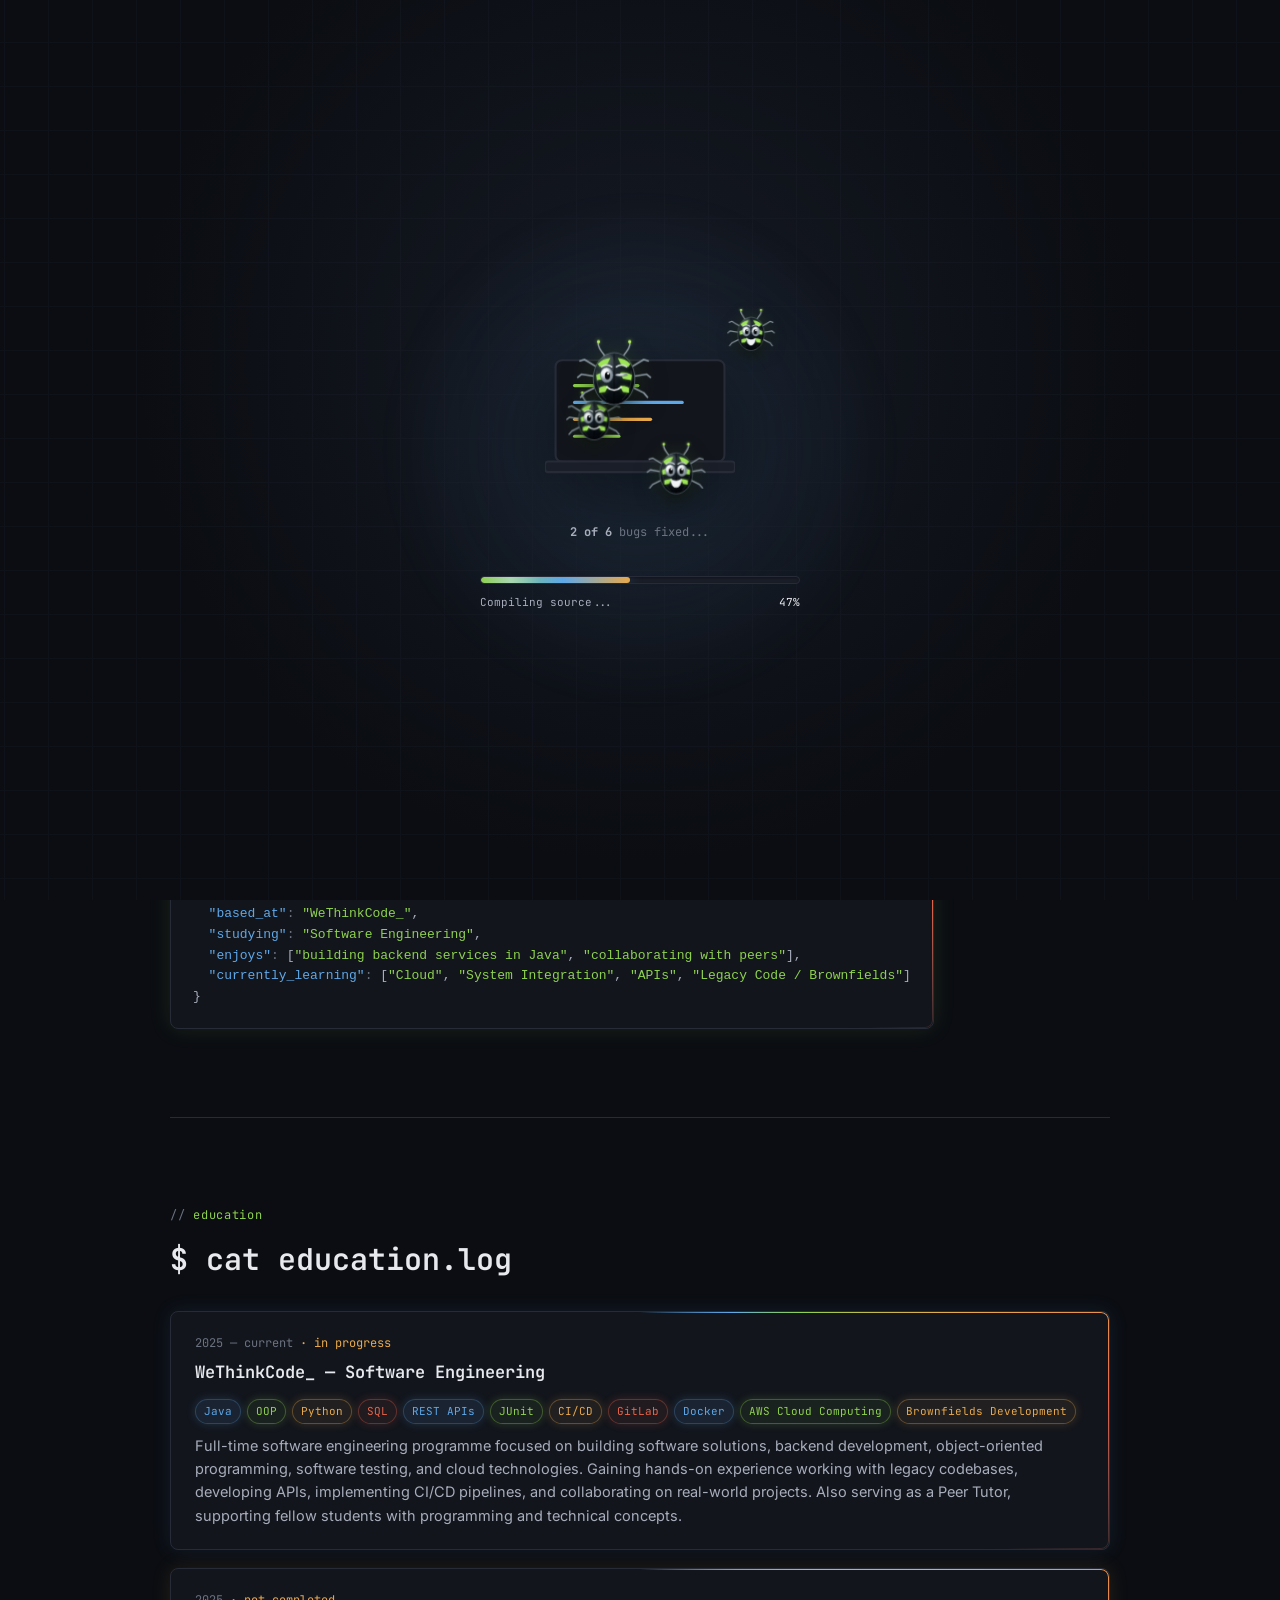
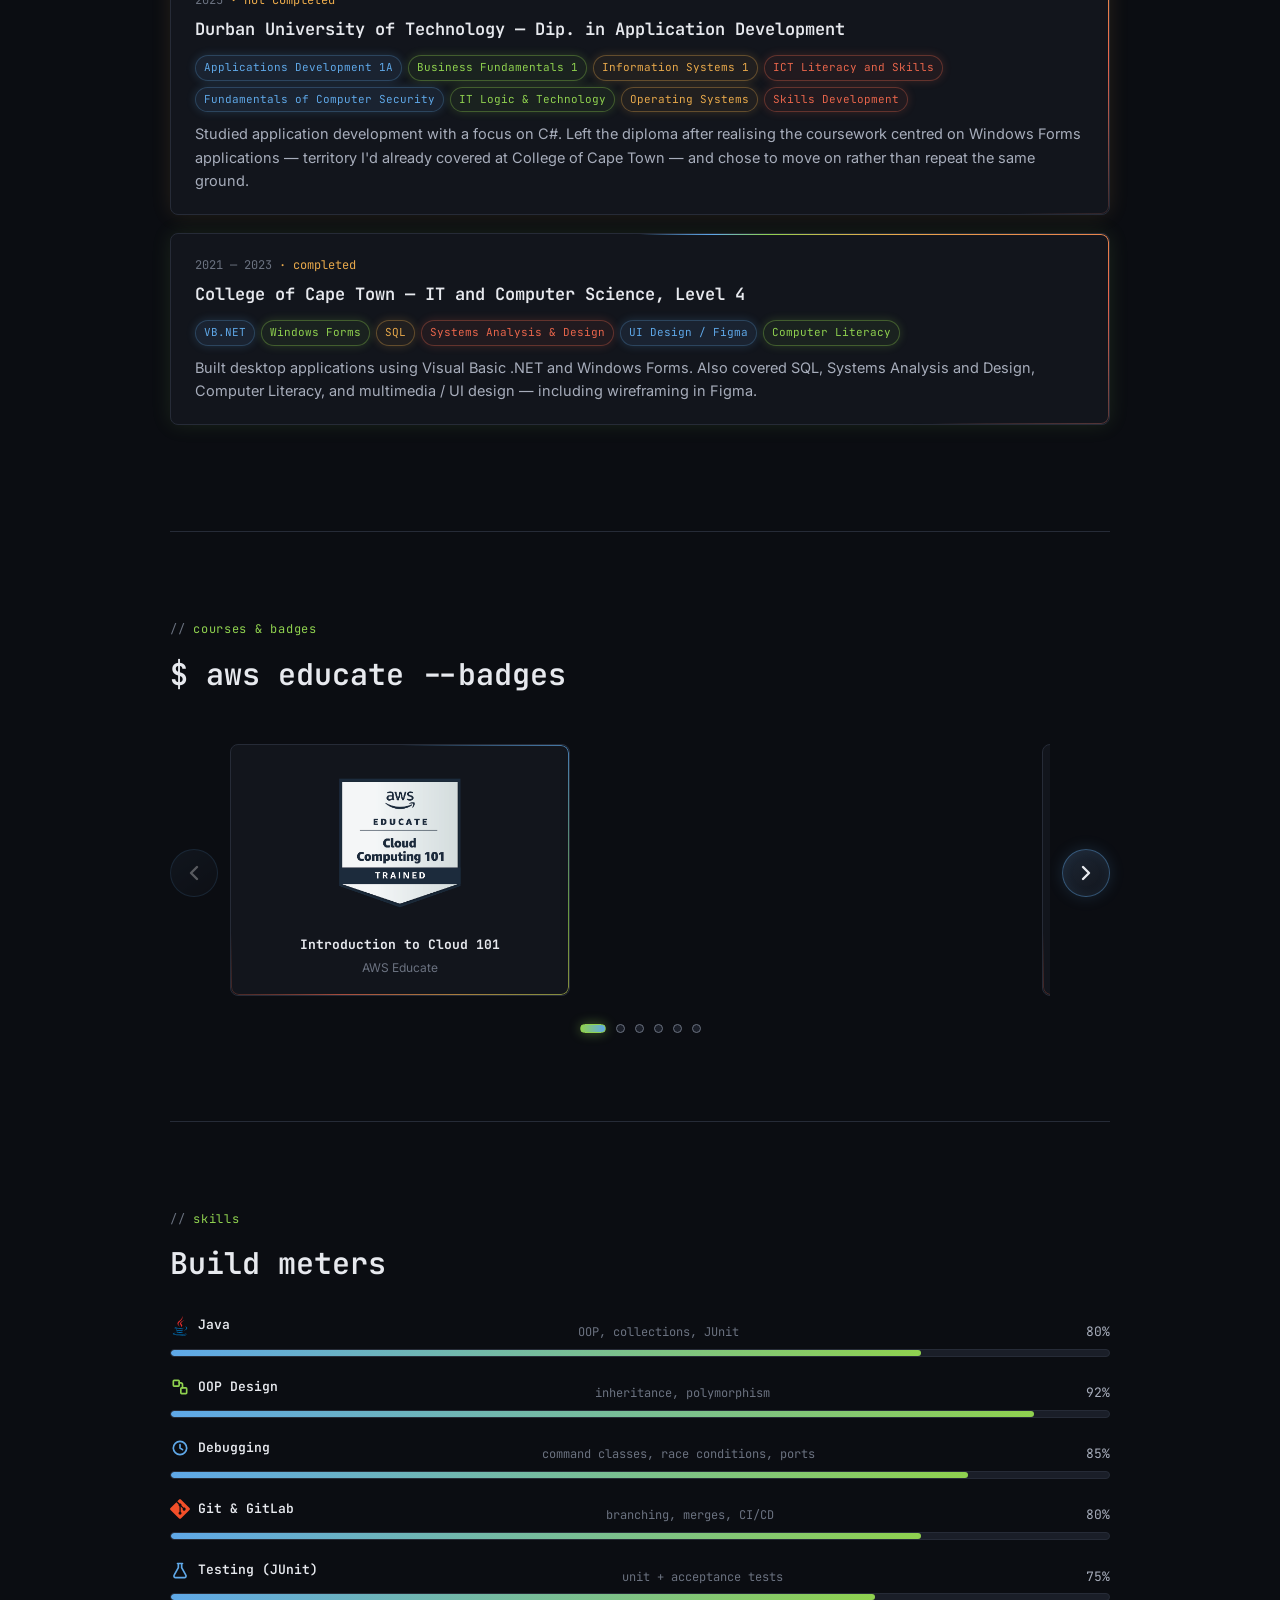
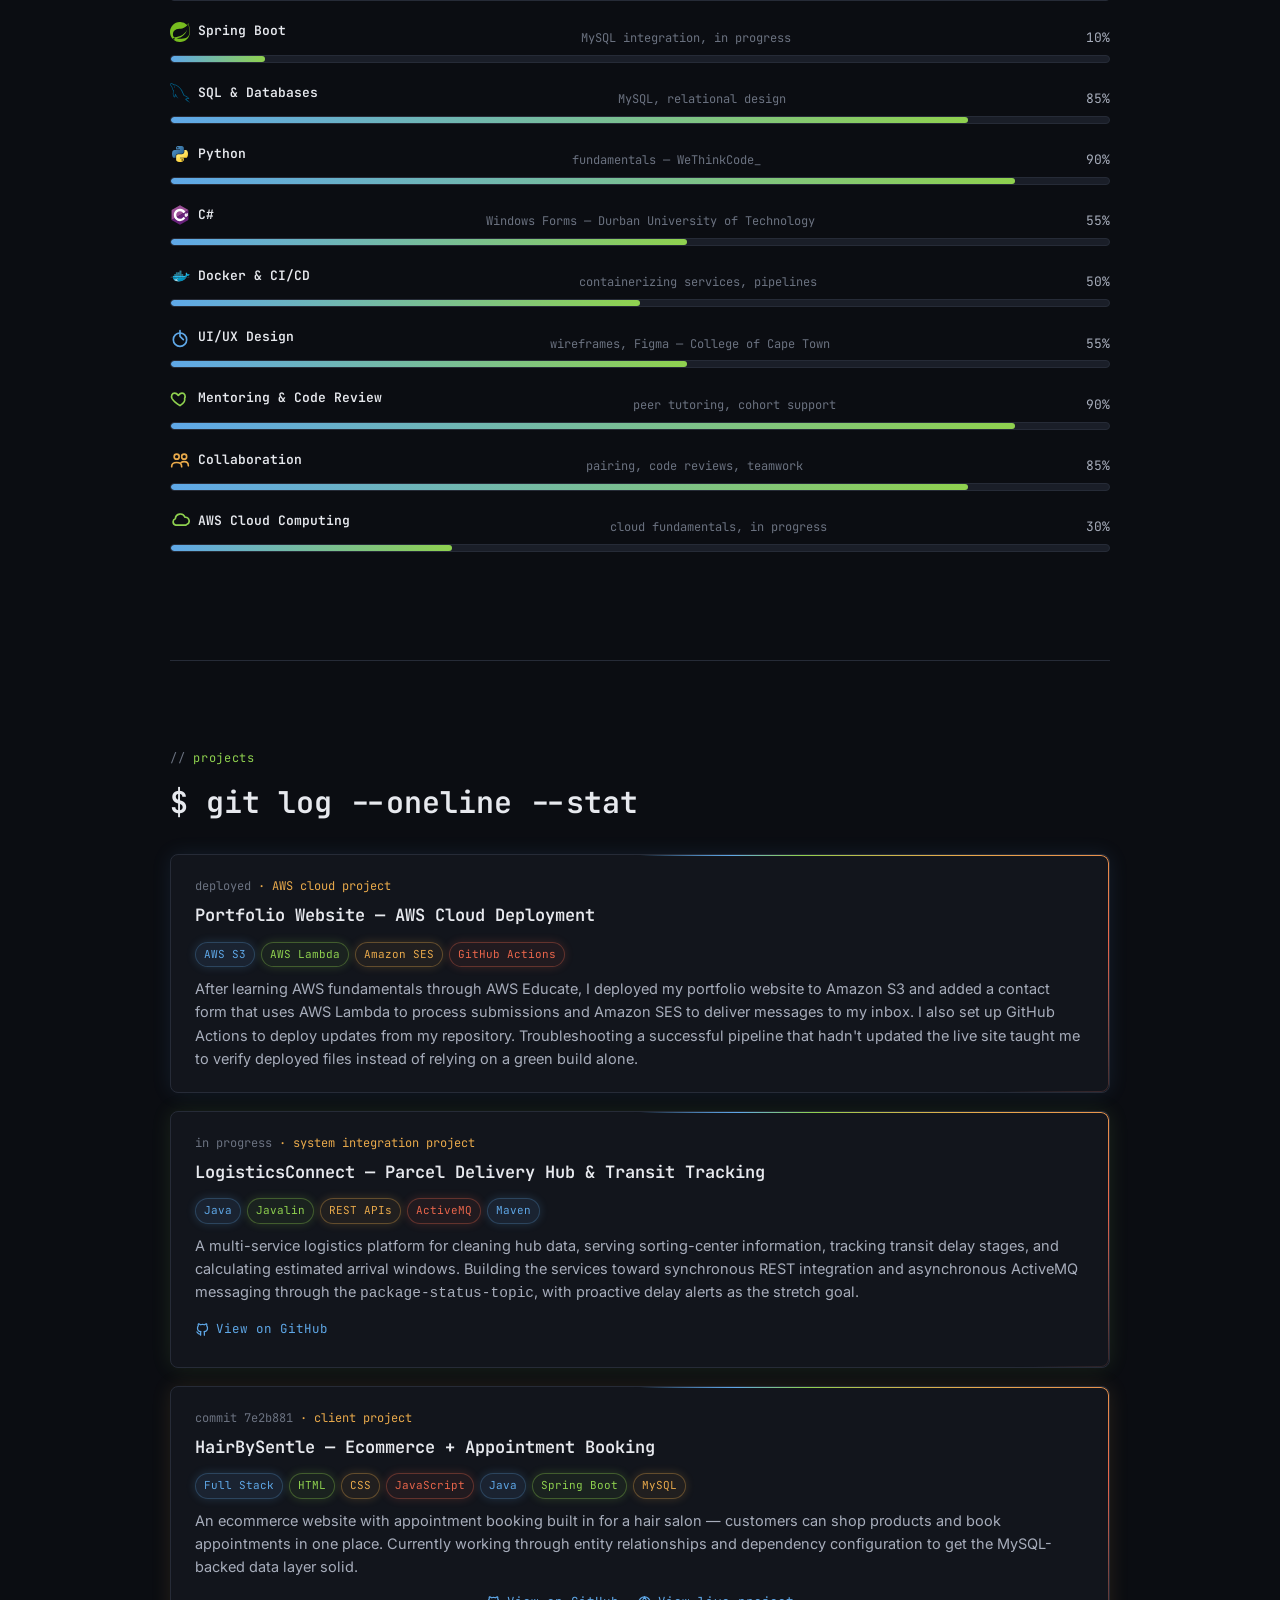
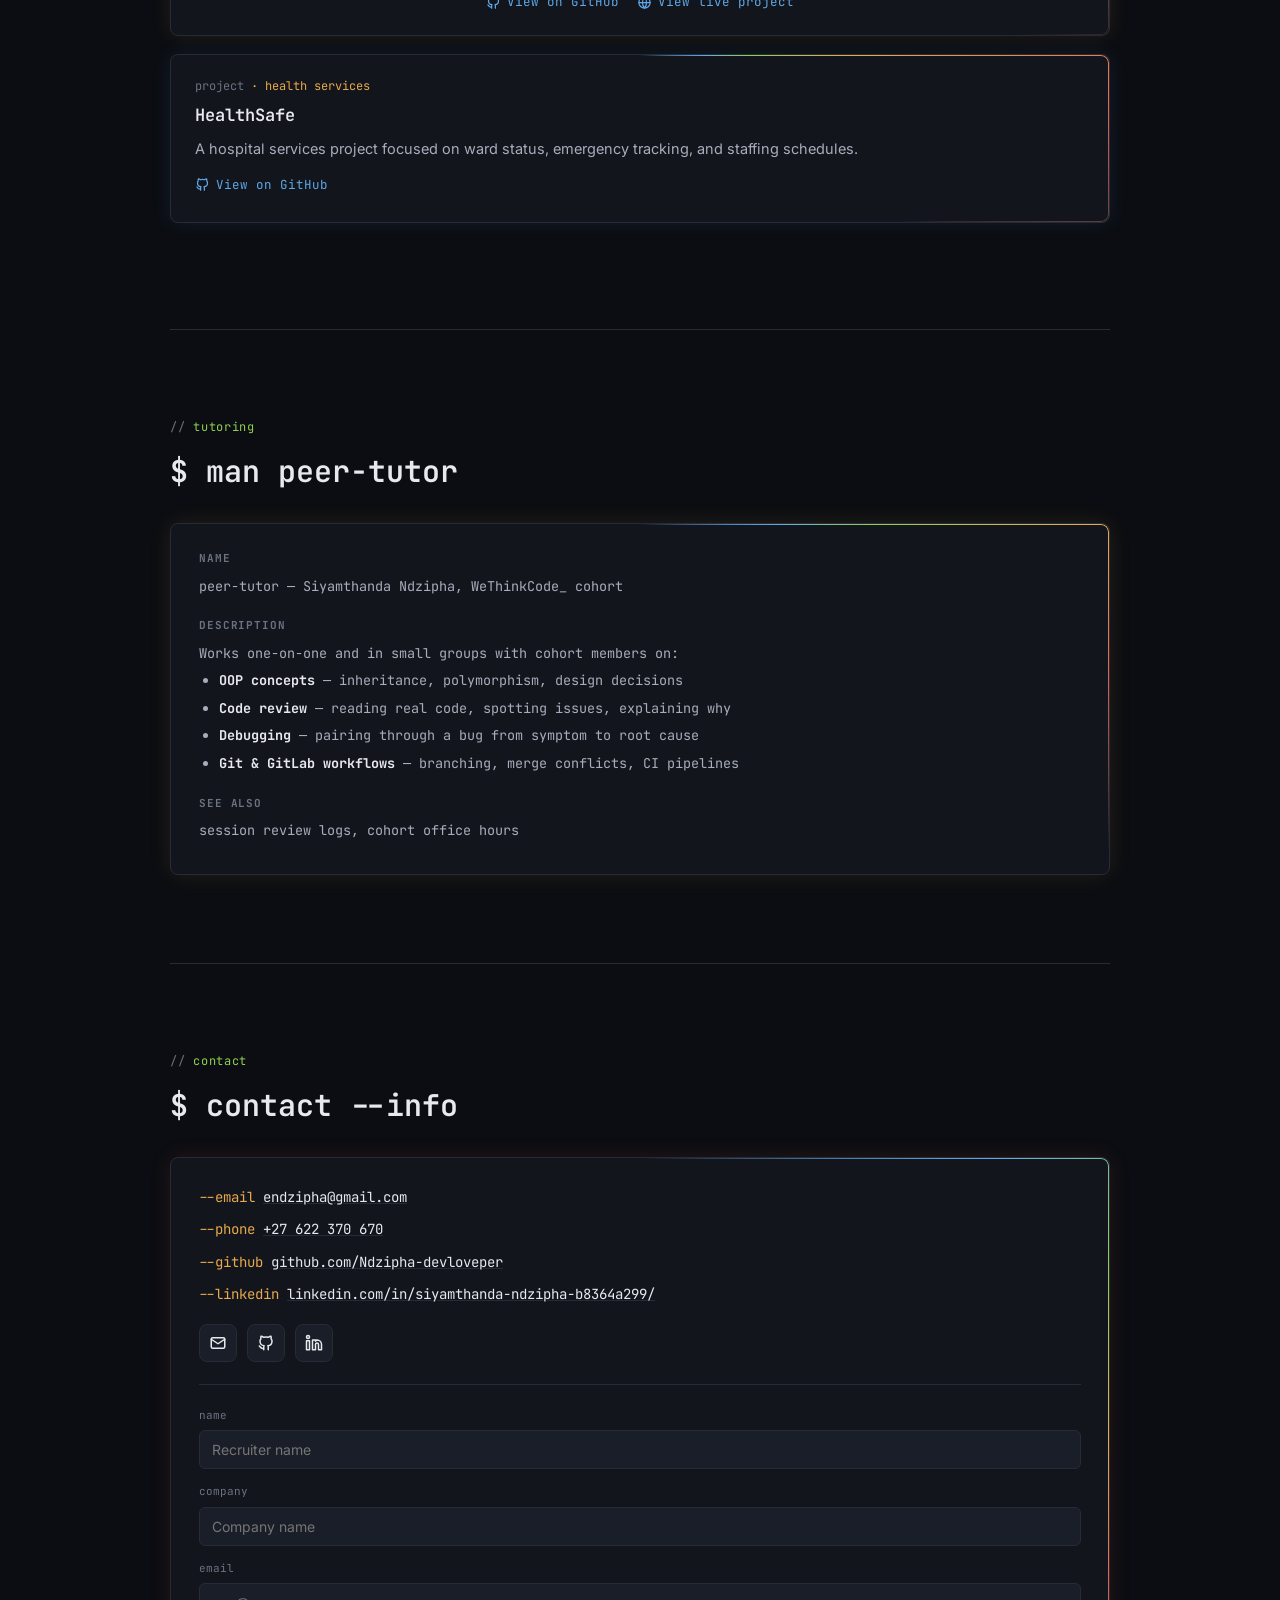
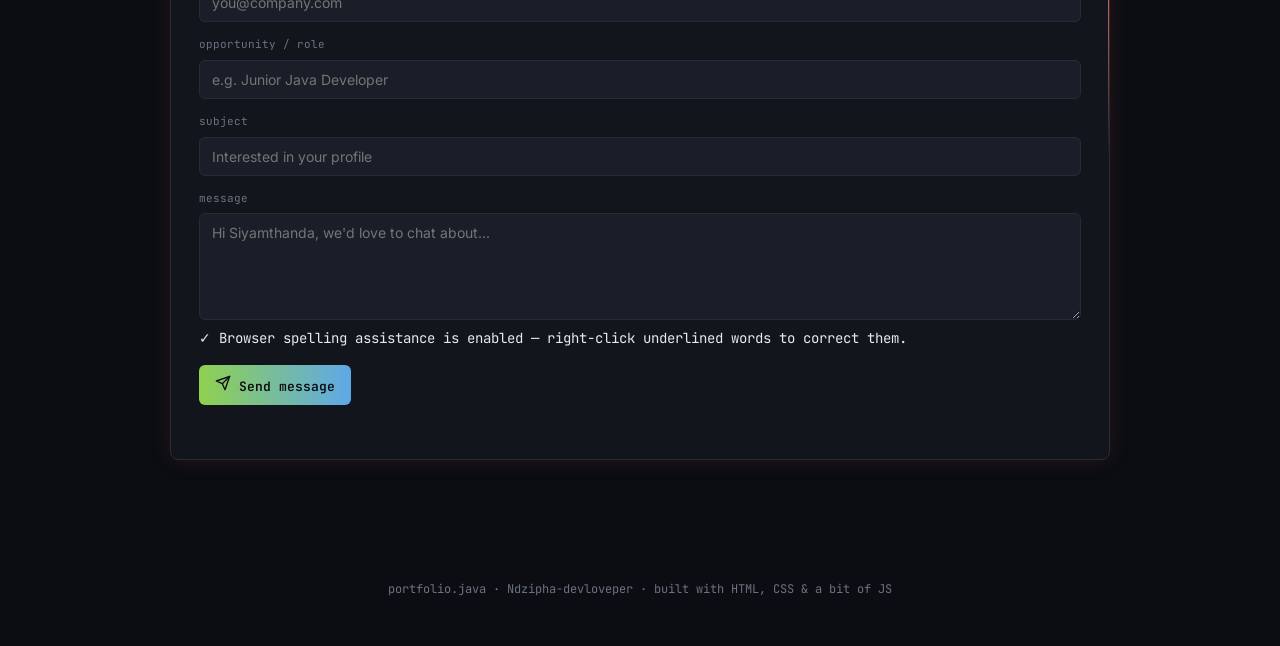
==== commit bf7d29b9: "Badge animation and positioning" ====
--- a/index.html
+++ b/index.html
@@ -138,7 +138,12 @@
   <section id="badges">
     <p class="eyebrow">courses &amp; badges</p>
     <h2>$ aws educate --badges</h2>
-    <div class="badge-grid">
+    <div class="badge-carousel" role="region" aria-label="AWS Educate badges">
+      <button class="badge-arrow badge-prev" type="button" aria-label="Previous badge">
+        <svg viewBox="0 0 24 24" fill="none" aria-hidden="true"><path d="m15 18-6-6 6-6"/></svg>
+      </button>
+      <div class="badge-viewport" id="badgeViewport" tabindex="0" aria-label="AWS Educate badge carousel">
+       <div class="badge-track">
       <article class="badge-card">
         <img src="files/badges/aws-educate-introduction-to-cloud-101-training-badg.png" alt="AWS Educate Introduction to Cloud 101 badge" loading="lazy">
         <h3>Introduction to Cloud 101</h3>
@@ -169,6 +174,19 @@
         <h3>Getting Started with Cloud Ops</h3>
         <p>AWS Educate</p>
       </article>
+       </div>
+      </div>
+      <button class="badge-arrow badge-next" type="button" aria-label="Next badge">
+        <svg viewBox="0 0 24 24" fill="none" aria-hidden="true"><path d="m9 18 6-6-6-6"/></svg>
+      </button>
+    </div>
+    <div class="badge-dots" role="group" aria-label="Choose a badge">
+      <button class="badge-dot" type="button" aria-label="Show Introduction to Cloud 101 badge" aria-current="true"></button>
+      <button class="badge-dot" type="button" aria-label="Show Getting Started with Compute badge" aria-current="false"></button>
+      <button class="badge-dot" type="button" aria-label="Show Getting Started with Networking badge" aria-current="false"></button>
+      <button class="badge-dot" type="button" aria-label="Show Getting Started with Storage badge" aria-current="false"></button>
+      <button class="badge-dot" type="button" aria-label="Show Getting Started with Databases badge" aria-current="false"></button>
+      <button class="badge-dot" type="button" aria-label="Show Getting Started with Cloud Ops badge" aria-current="false"></button>
     </div>
   </section>
 
--- a/css/style.css
+++ b/css/style.css
@@ -474,37 +474,147 @@
     box-shadow:0 0 14px currentColor;
   }
   .log-entry p{color:var(--text-mid); margin:0; font-size:14.5px;}
-  .badge-grid{
+  .badge-carousel{
     display:grid;
-    grid-template-columns:repeat(auto-fit, minmax(155px, 1fr));
-    gap:18px;
+    grid-template-columns:48px minmax(0, 1fr) 48px;
+    align-items:center;
+    gap:12px;
+  }
+  .badge-viewport{
+    min-width:0;
+    overflow-x:auto;
+    overscroll-behavior-x:contain;
+    scrollbar-width:none;
+    scroll-snap-type:x mandatory;
+    scroll-behavior:smooth;
+  }
+  .badge-viewport::-webkit-scrollbar{display:none;}
+  .badge-track{
+    display:grid;
+    grid-auto-columns:100%;
+    grid-auto-flow:column;
+    align-items:stretch;
+    padding:18px 4px 24px;
+  }
+  .badge-arrow{
+    display:grid;
+    place-items:center;
+    width:48px;
+    height:48px;
+    padding:0;
+    color:var(--text-hi);
+    background:linear-gradient(145deg, #1d2735, #12151c);
+    border:1px solid #5FA8E866;
+    border-radius:50%;
+    box-shadow:0 0 16px rgba(95,168,232,.16), inset 0 0 12px rgba(95,168,232,.08);
+    cursor:pointer;
+    transition:transform 180ms ease, color 180ms ease, border-color 180ms ease, box-shadow 180ms ease;
+  }
+  .badge-arrow svg{width:24px;height:24px;stroke:currentColor;stroke-width:2.4;stroke-linecap:round;stroke-linejoin:round;}
+  .badge-arrow:hover:not(:disabled){
+    color:var(--green);
+    border-color:var(--green);
+    box-shadow:0 0 22px rgba(143,209,79,.32), inset 0 0 14px rgba(143,209,79,.12);
+    transform:scale(1.08);
+  }
+  .badge-arrow:active:not(:disabled){transform:scale(.96);}
+  .badge-arrow:disabled{opacity:.35;cursor:not-allowed;box-shadow:none;}
+  .badge-dots{
+    display:flex;
+    justify-content:center;
+    gap:10px;
+    margin-top:4px;
+  }
+  .badge-dot{
+    width:9px;
+    height:9px;
+    padding:0;
+    border:1px solid var(--text-lo);
+    border-radius:50%;
+    background:var(--bg-2);
+    cursor:pointer;
+    transition:width 200ms ease, border-color 200ms ease, background 200ms ease, box-shadow 200ms ease;
+  }
+  .badge-dot[aria-current="true"]{
+    width:26px;
+    border-color:var(--green);
+    border-radius:99px;
+    background:linear-gradient(90deg, var(--green), var(--blue));
+    box-shadow:0 0 12px rgba(143,209,79,.45);
   }
   .badge-card{
     display:flex;
     flex-direction:column;
     align-items:center;
+    width:min(100%, 340px);
+    min-width:0;
+    justify-self:center;
+    position:relative;
+    isolation:isolate;
+    overflow:hidden;
     padding:18px 14px;
     text-align:center;
     background:var(--bg-1);
     border:1px solid var(--line);
     border-radius:var(--radius);
-    animation:badge-float 4s ease-in-out infinite;
-    transition:border-color 180ms ease, box-shadow 180ms ease;
+    animation:badge-float 5s ease-in-out infinite;
+    scroll-snap-align:start;
+    transition:border-color 220ms ease, box-shadow 220ms ease, background 220ms ease;
+  }
+  .badge-card::before{
+    content:"";
+    position:absolute;
+    inset:0;
+    z-index:0;
+    padding:1px;
+    border-radius:inherit;
+    background:conic-gradient(from var(--led-angle), transparent 0deg, var(--blue) 55deg, var(--green) 105deg, var(--amber) 155deg, var(--red) 205deg, transparent 250deg 360deg);
+    -webkit-mask:linear-gradient(#000 0 0) content-box,linear-gradient(#000 0 0);
+    -webkit-mask-composite:xor;
+    mask:linear-gradient(#000 0 0) content-box,linear-gradient(#000 0 0);
+    mask-composite:exclude;
+    opacity:.7;
+    pointer-events:none;
+    animation:led-orbit 5s linear infinite;
+  }
+  .badge-card::after{
+    content:"";
+    position:absolute;
+    top:-60%;
+    bottom:-60%;
+    left:-75%;
+    z-index:1;
+    width:45%;
+    background:linear-gradient(90deg, transparent, rgba(255,255,255,.2), transparent);
+    transform:rotate(24deg);
+    pointer-events:none;
+    animation:badge-shine 7s ease-in-out infinite;
+  }
+  .badge-card > *{
+    position:relative;
+    z-index:2;
   }
   .badge-card:nth-child(2){animation-delay:400ms;}
   .badge-card:nth-child(3){animation-delay:800ms;}
   .badge-card:nth-child(4){animation-delay:1200ms;}
   .badge-card:nth-child(5){animation-delay:1600ms;}
+  .badge-card:nth-child(6){animation-delay:2000ms;}
   .badge-card:hover{
-    animation-play-state:paused;
     border-color:var(--blue);
-    box-shadow:0 0 18px rgba(95,168,232,0.2);
+    background:#171d29;
+    box-shadow:0 12px 34px rgba(95,168,232,0.2), 0 0 28px rgba(143,209,79,0.12);
+  }
+  .badge-card:hover::before{opacity:1;}
+  .badge-card:hover img{
+    transform:translateY(-5px) rotate(3deg) scale(1.05);
+    filter:drop-shadow(0 10px 12px rgba(95,168,232,.28));
   }
   .badge-card img{
     display:block;
     width:min(100%, 160px);
     height:auto;
     margin-bottom:12px;
+    transition:transform 350ms cubic-bezier(.2,.8,.2,1), filter 350ms ease;
   }
   .badge-card h3{
     margin:0 0 4px;
@@ -518,11 +628,23 @@
     font-size:12px;
   }
   @keyframes badge-float{
-    0%, 100%{transform:translateY(0);}
-    50%{transform:translateY(-10px);}
+    0%, 100%{transform:translateY(0) rotate(-1deg);}
+    50%{transform:translateY(-13px) rotate(1deg);}
+  }
+  @keyframes badge-shine{
+    0%, 72%, 100%{left:-75%;}
+    88%{left:135%;}
   }
   @media (prefers-reduced-motion: reduce){
-    .badge-card{animation:none;}
+    .badge-viewport{scroll-behavior:auto;}
+    .badge-card, .badge-card::before, .badge-card::after{animation:none;}
+    .badge-card img{transition:none;}
+  }
+  @media (max-width:560px){
+    .badge-carousel{grid-template-columns:38px minmax(0,1fr) 38px;gap:8px;}
+    .badge-arrow{width:38px;height:38px;}
+    .badge-arrow svg{width:20px;height:20px;}
+    .badge-card{width:min(100%, 300px);}
   }
   .log-link{
     display:inline-flex;
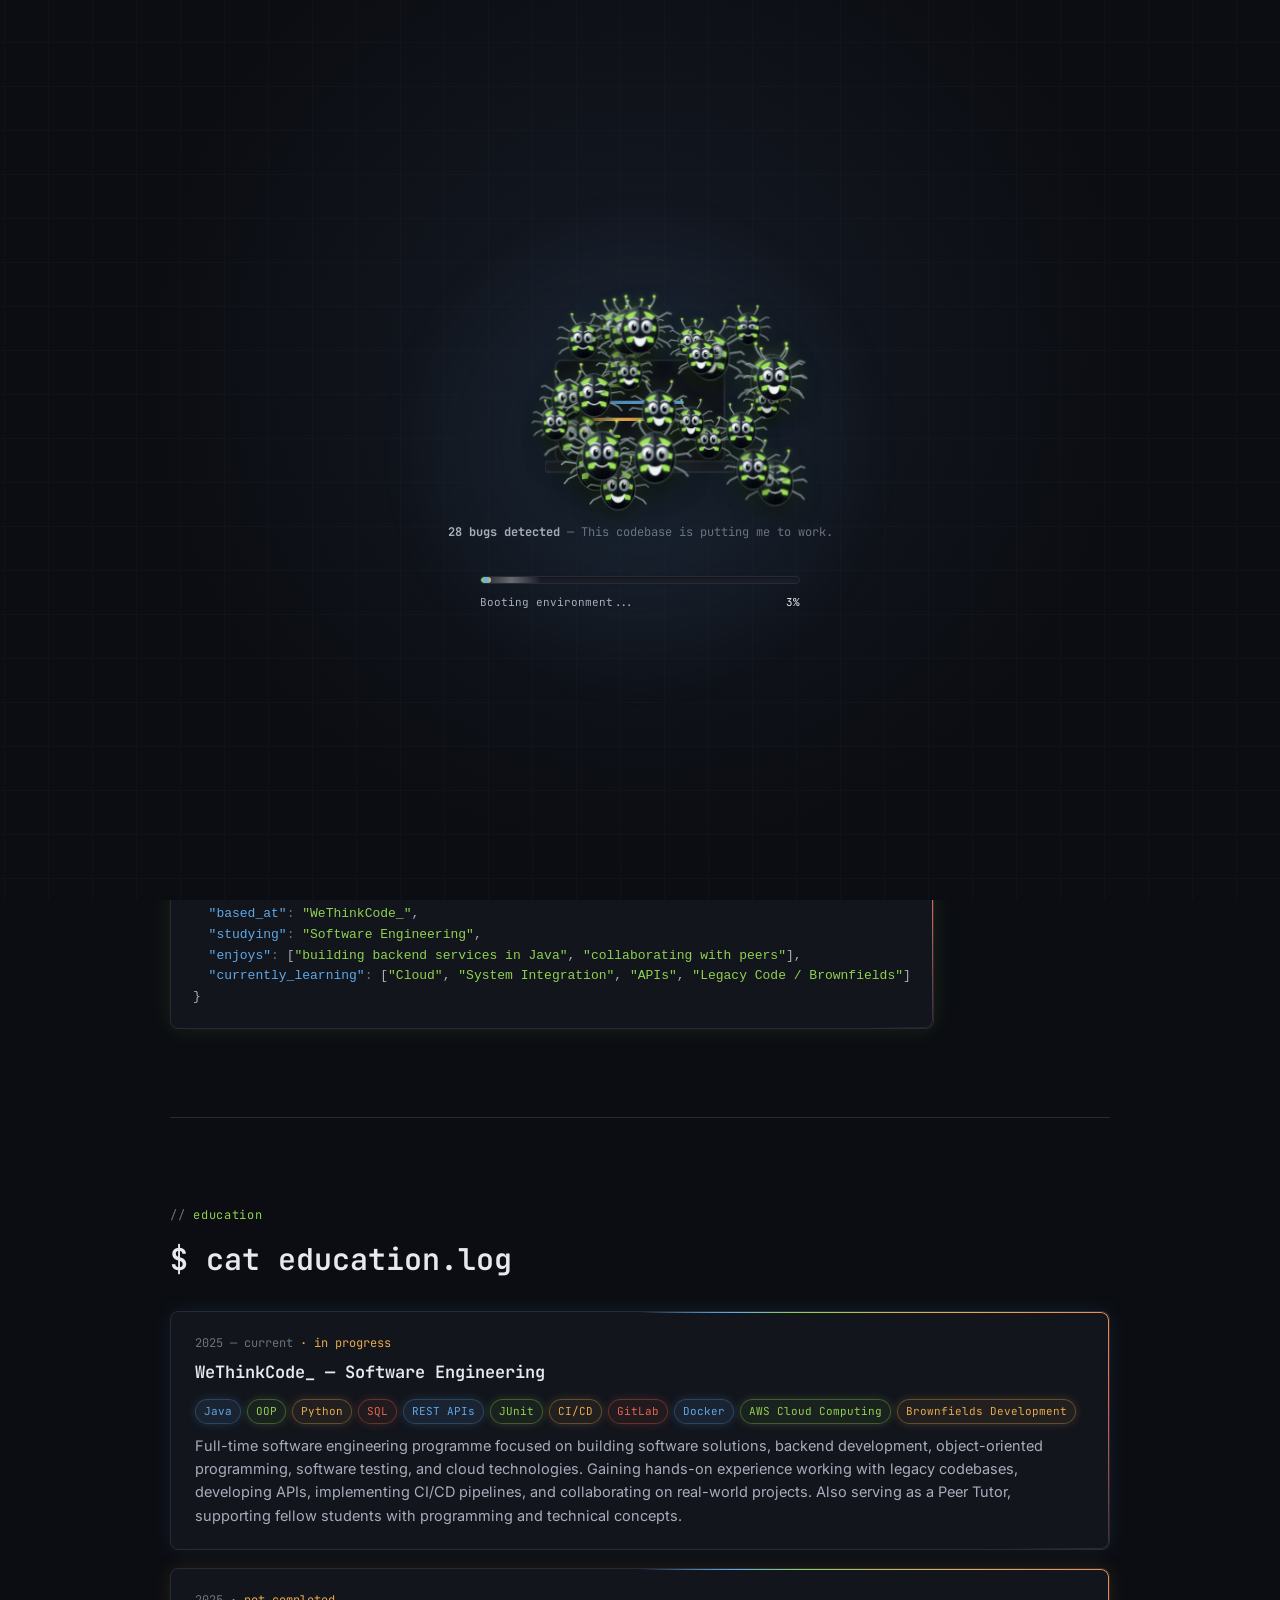
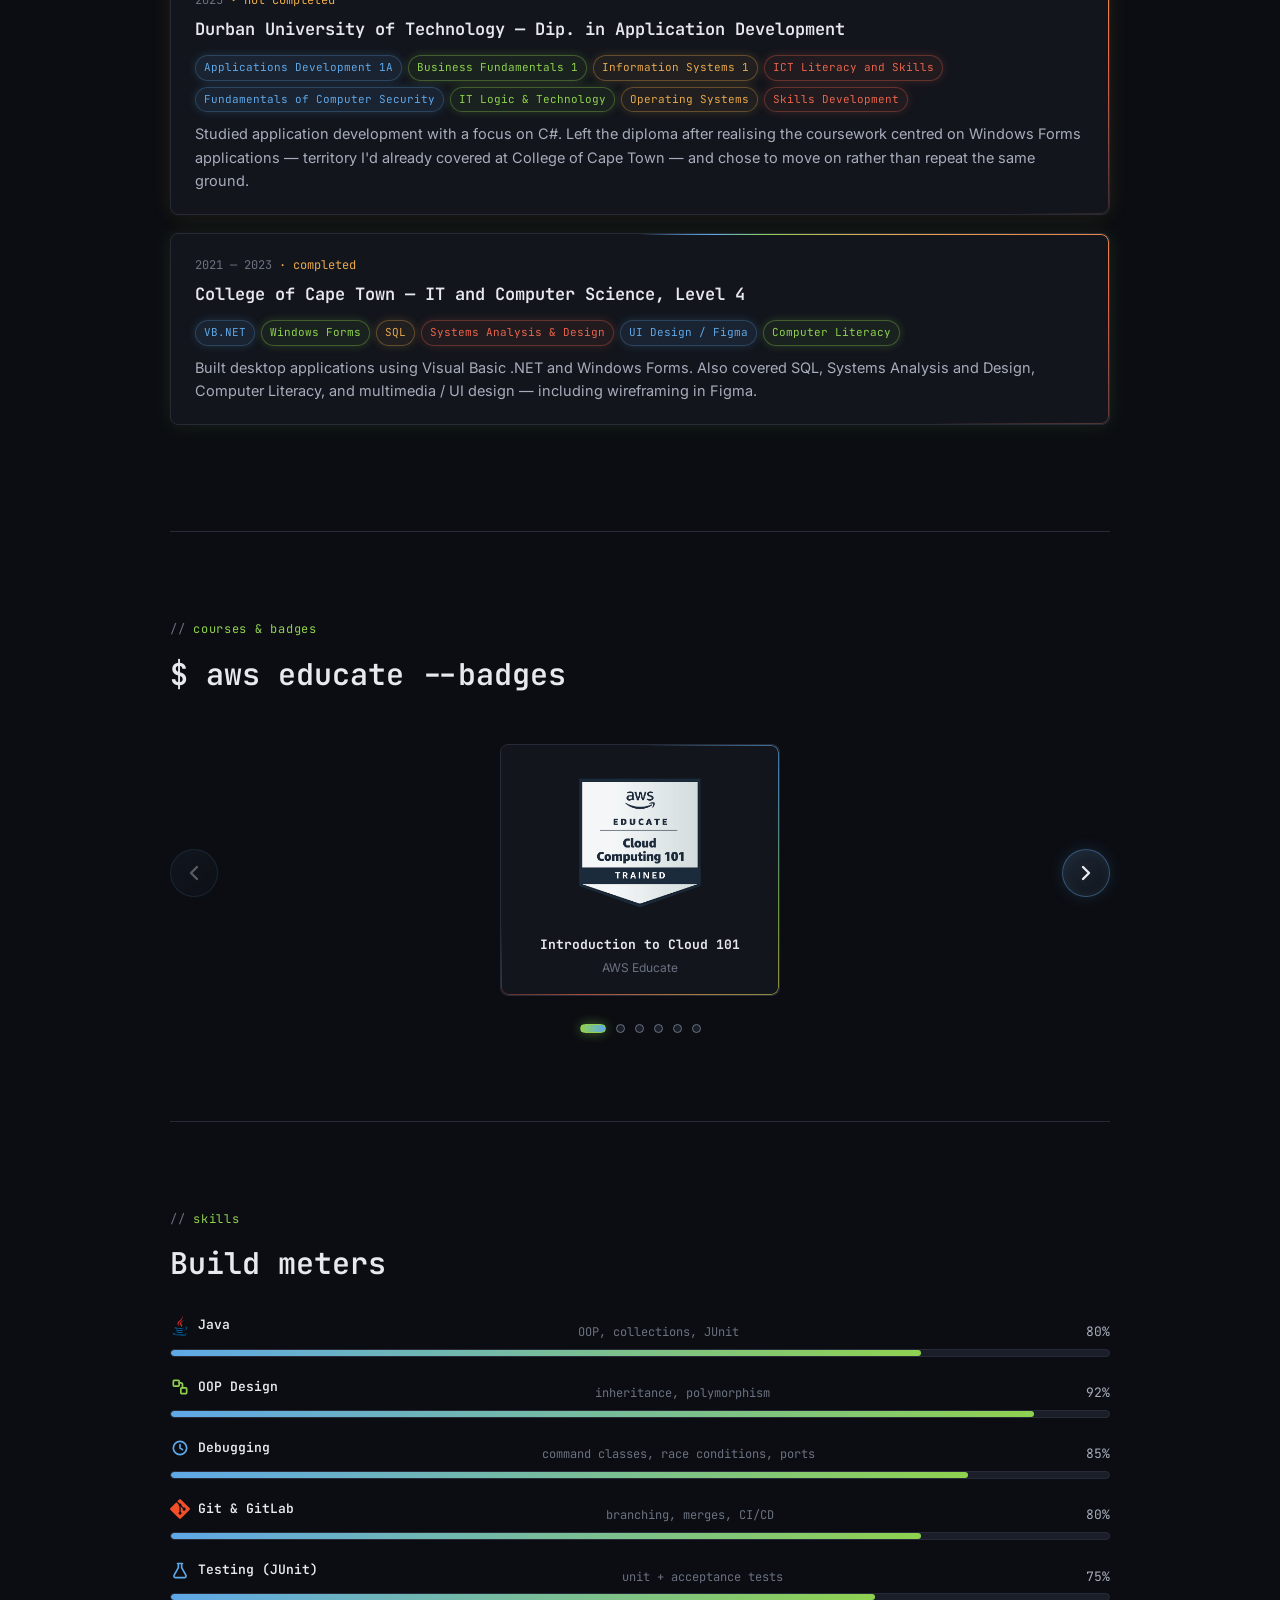
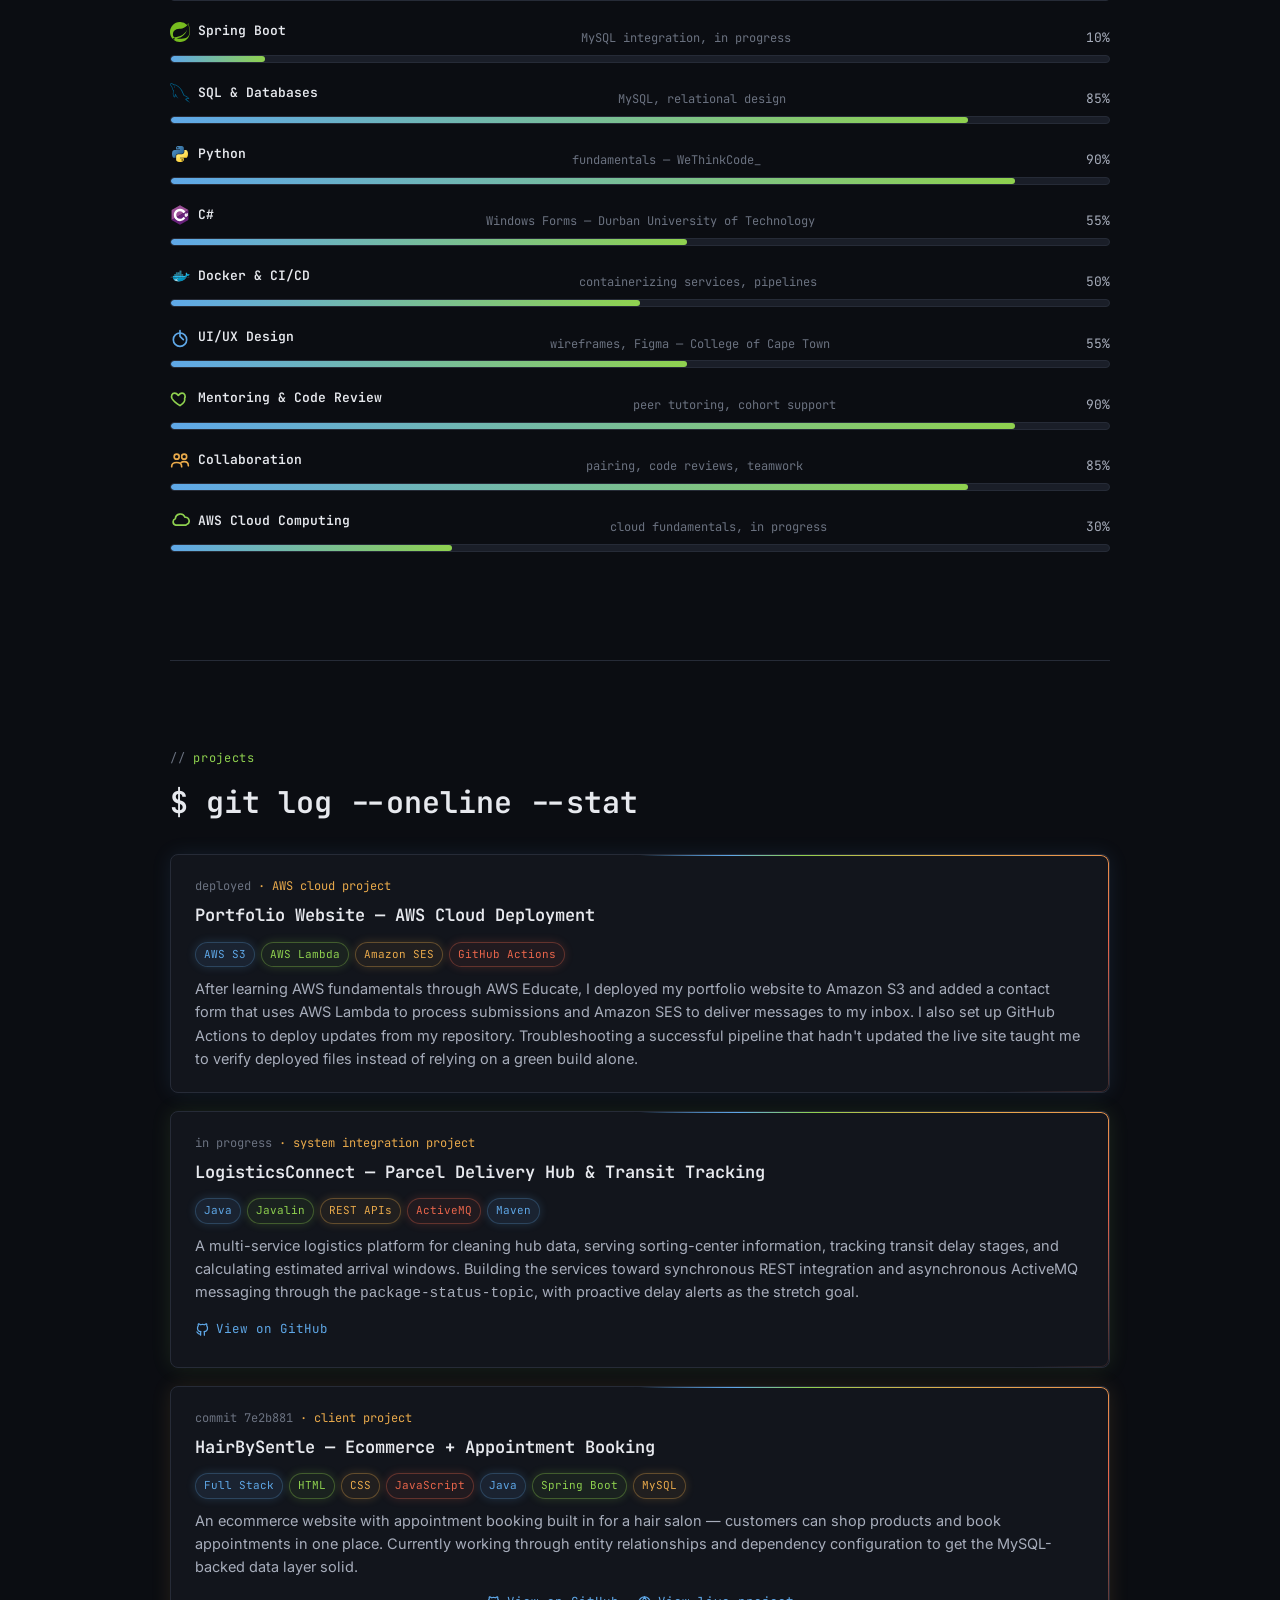
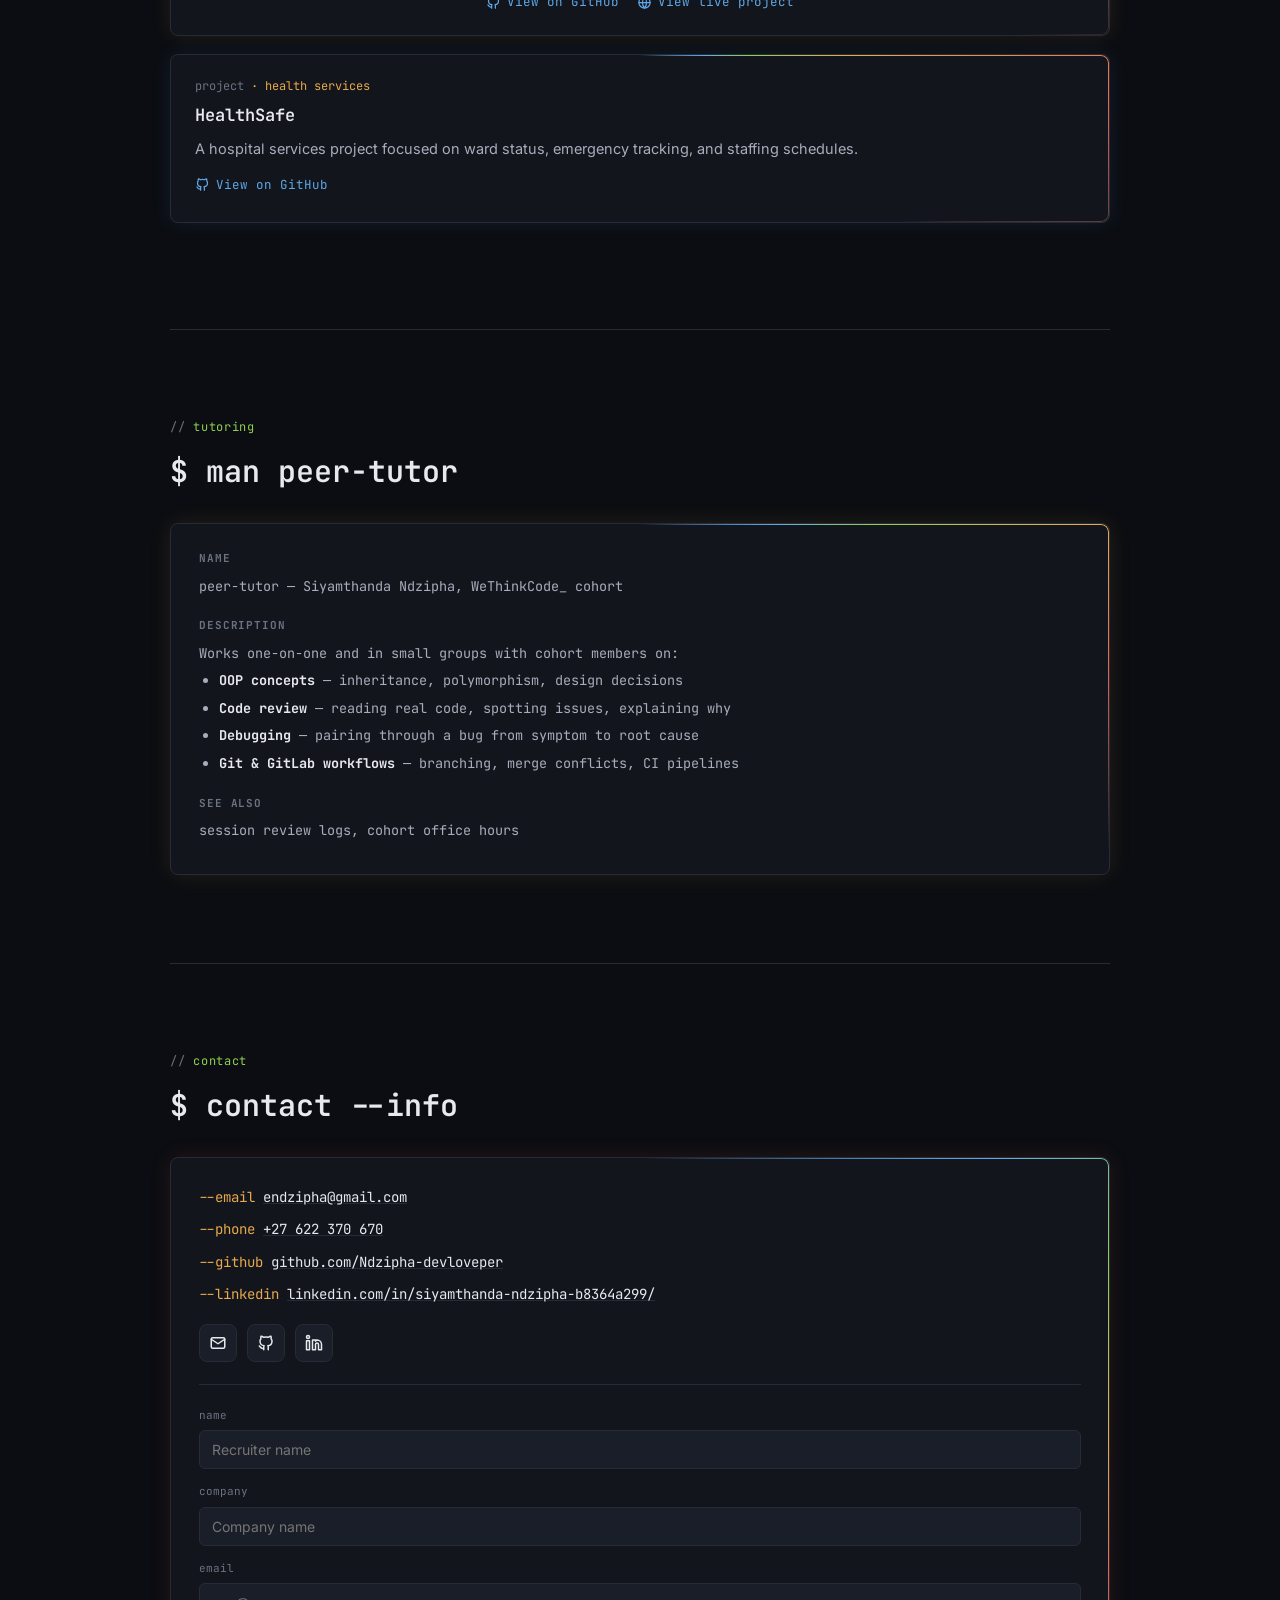
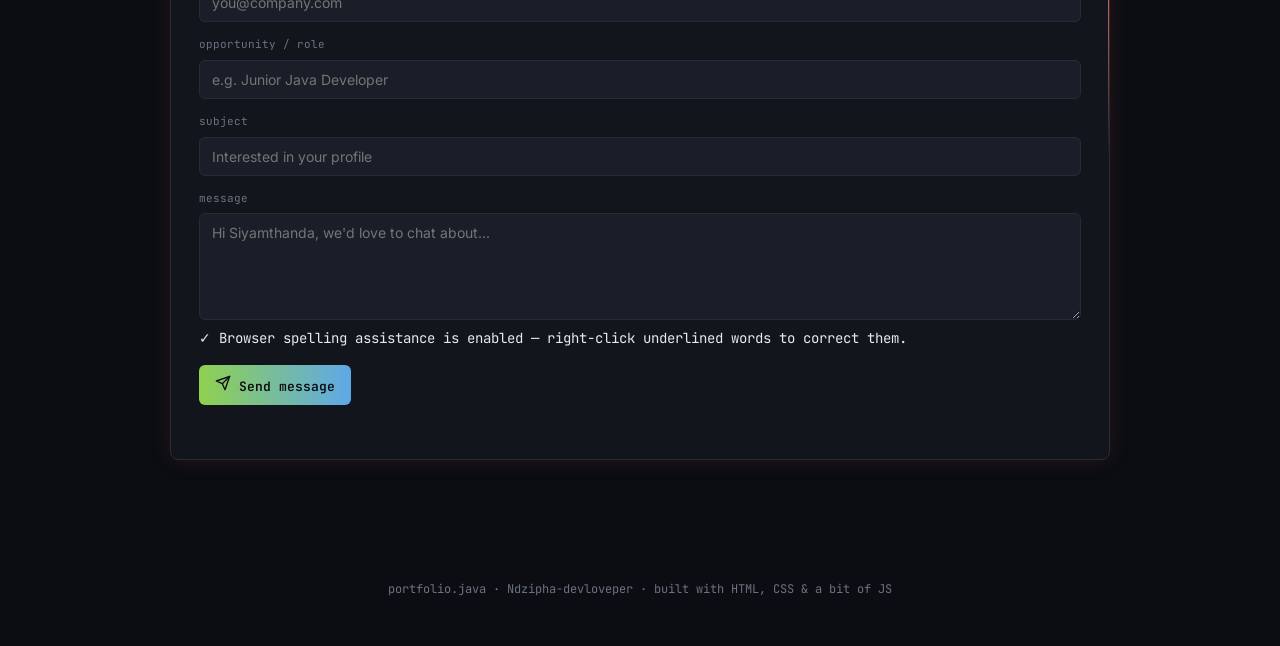
==== commit 0acf4080: "Fixed typos" ====
--- a/index.html
+++ b/index.html
@@ -76,7 +76,7 @@
       </div>
       <div class="terminal-body">
         <div><span class="prompt">$</span> <span class="cmd">whoami</span></div>
-        <div class="out"><b>Siyamthanda Ndzipha</b> — Aspiring Software Cloud / Devops Engineer</div>
+        <div class="out"><b>Siyamthanda Ndzipha</b> — Aspiring Software Cloud / DevOps Engineer</div>
 
         <div><span class="prompt">$</span> <span class="cmd">cat status.log</span></div>
         <div class="out">
--- a/css/style.css
+++ b/css/style.css
@@ -481,6 +481,7 @@
     gap:12px;
   }
   .badge-viewport{
+    --badge-card-width:min(280px, calc(100% - 32px));
     min-width:0;
     overflow-x:auto;
     overscroll-behavior-x:contain;
@@ -491,10 +492,11 @@
   .badge-viewport::-webkit-scrollbar{display:none;}
   .badge-track{
     display:grid;
-    grid-auto-columns:100%;
+    grid-template-columns:repeat(6, 100%);
     grid-auto-flow:column;
     align-items:stretch;
-    padding:18px 4px 24px;
+    width:100%;
+    padding:18px 0 24px;
   }
   .badge-arrow{
     display:grid;
@@ -546,7 +548,7 @@
     display:flex;
     flex-direction:column;
     align-items:center;
-    width:min(100%, 340px);
+    width:var(--badge-card-width);
     min-width:0;
     justify-self:center;
     position:relative;
@@ -558,7 +560,7 @@
     border:1px solid var(--line);
     border-radius:var(--radius);
     animation:badge-float 5s ease-in-out infinite;
-    scroll-snap-align:start;
+    scroll-snap-align:center;
     transition:border-color 220ms ease, box-shadow 220ms ease, background 220ms ease;
   }
   .badge-card::before{
@@ -644,7 +646,6 @@
     .badge-carousel{grid-template-columns:38px minmax(0,1fr) 38px;gap:8px;}
     .badge-arrow{width:38px;height:38px;}
     .badge-arrow svg{width:20px;height:20px;}
-    .badge-card{width:min(100%, 300px);}
   }
   .log-link{
     display:inline-flex;
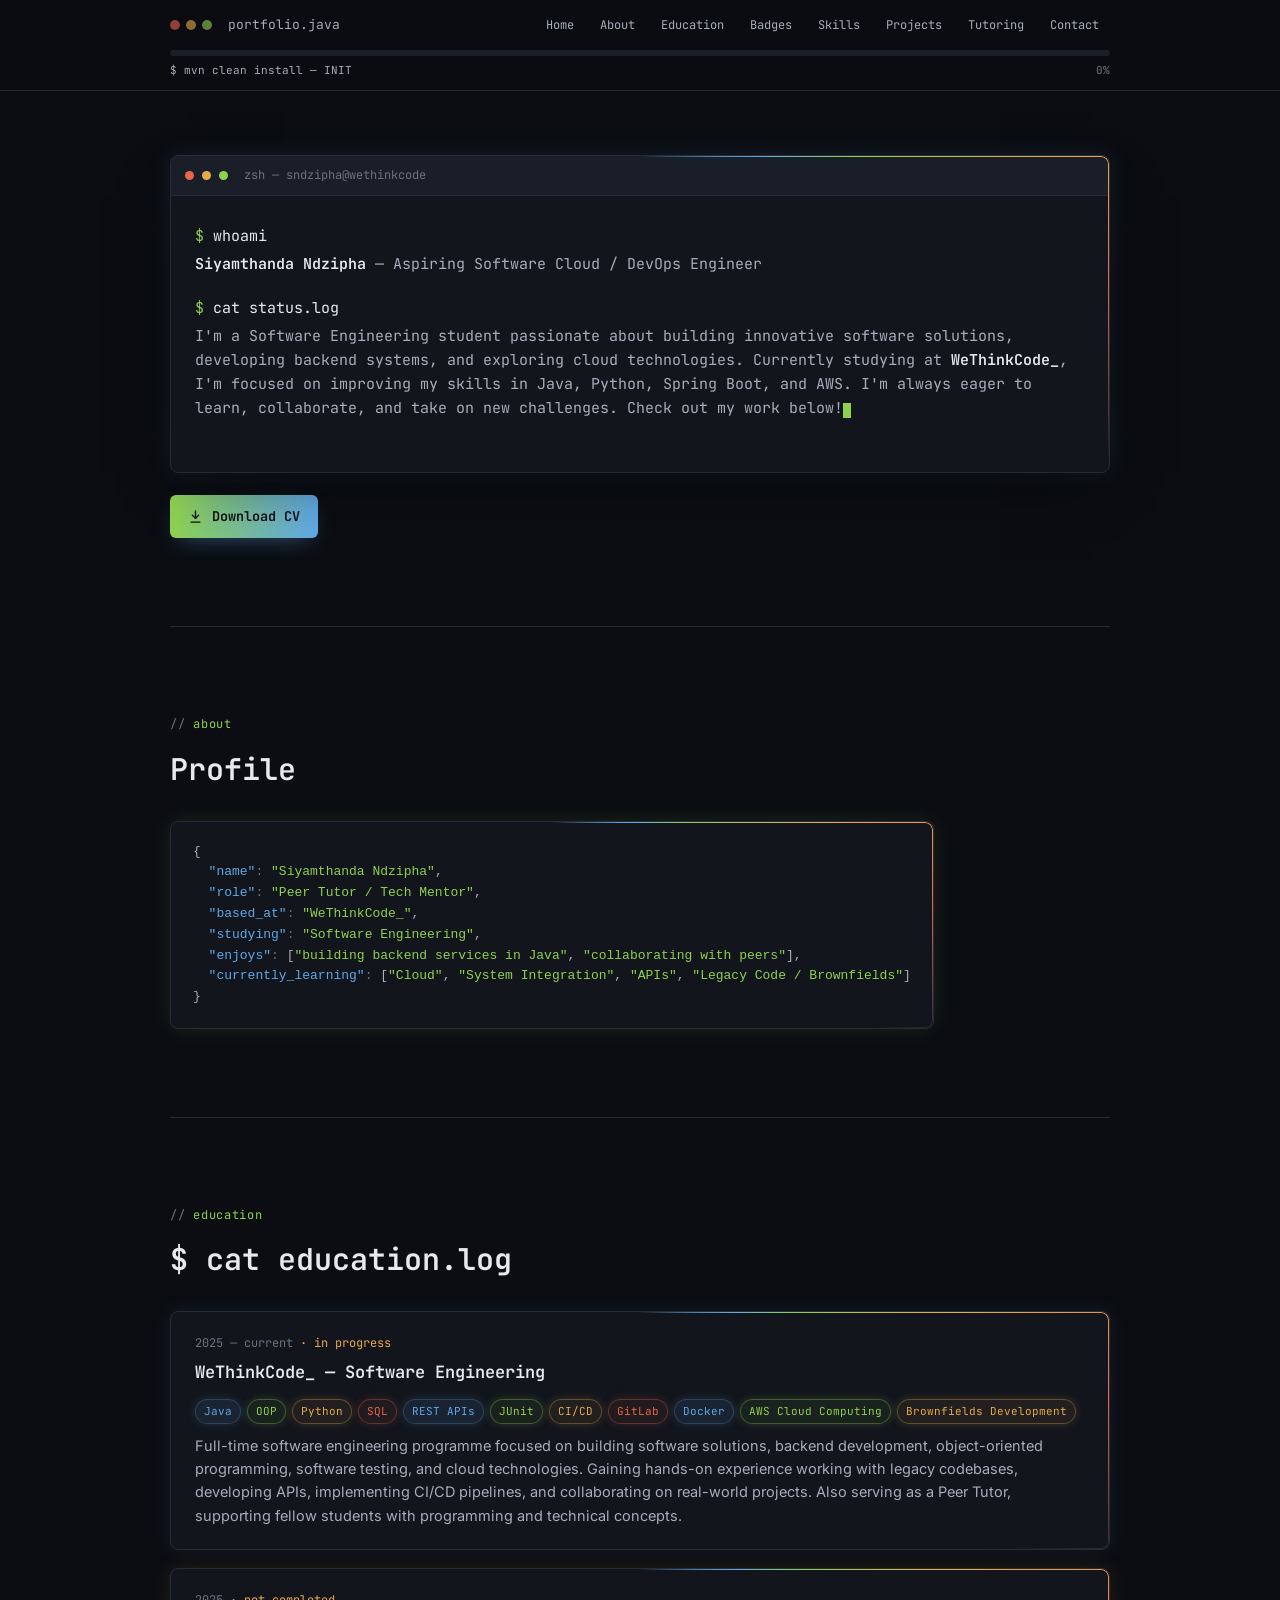
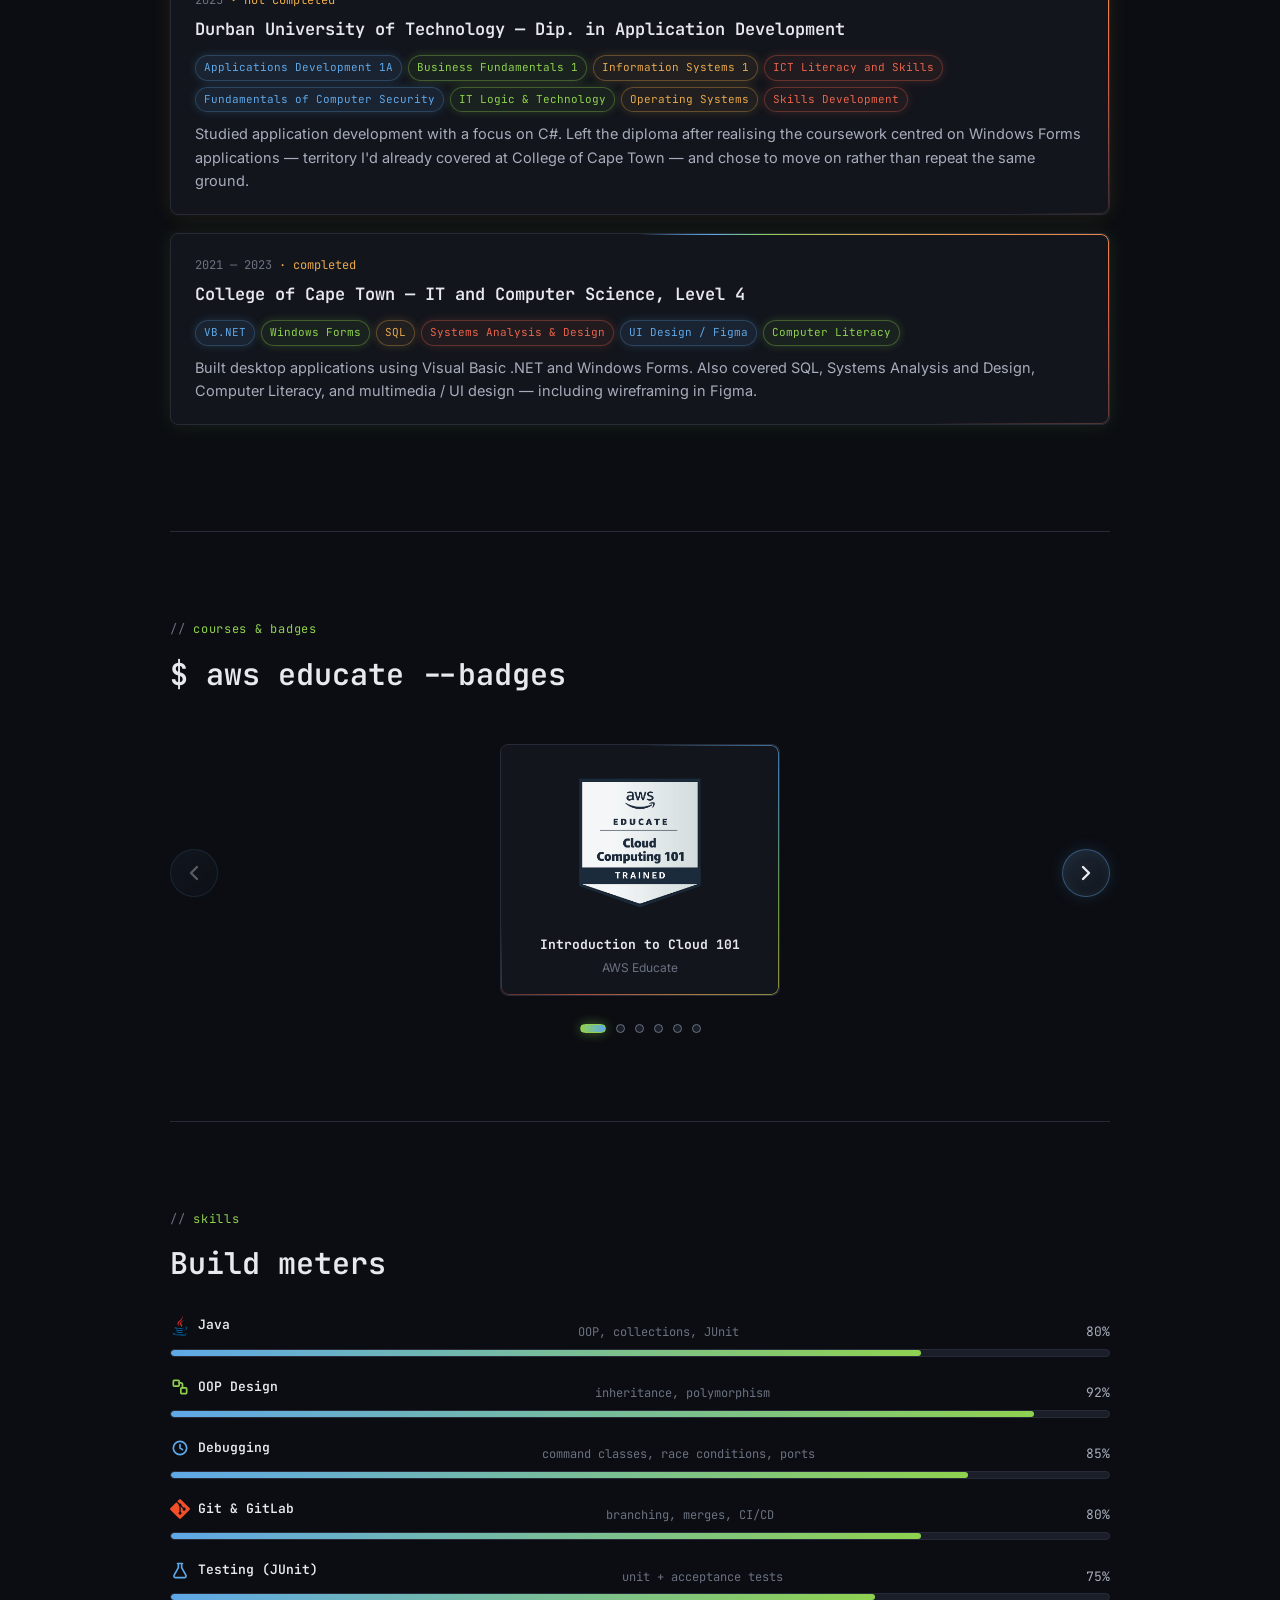
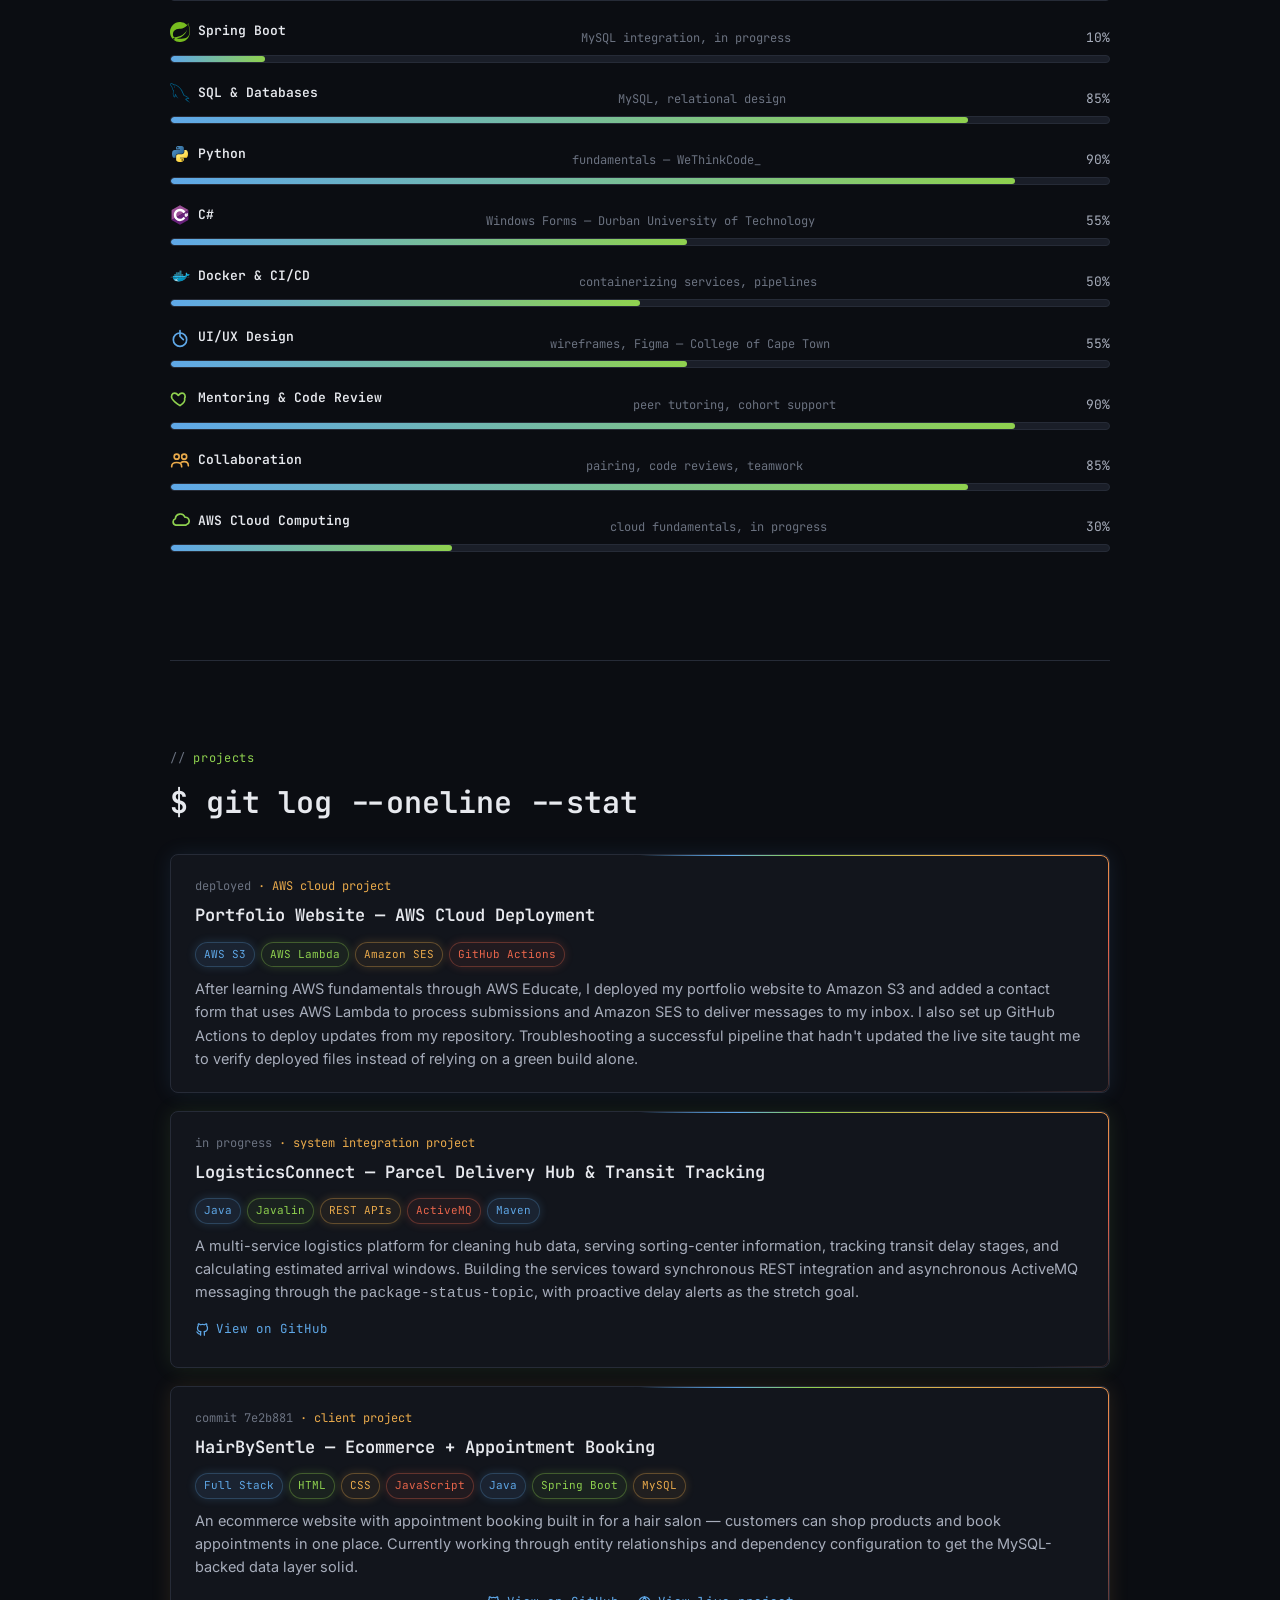
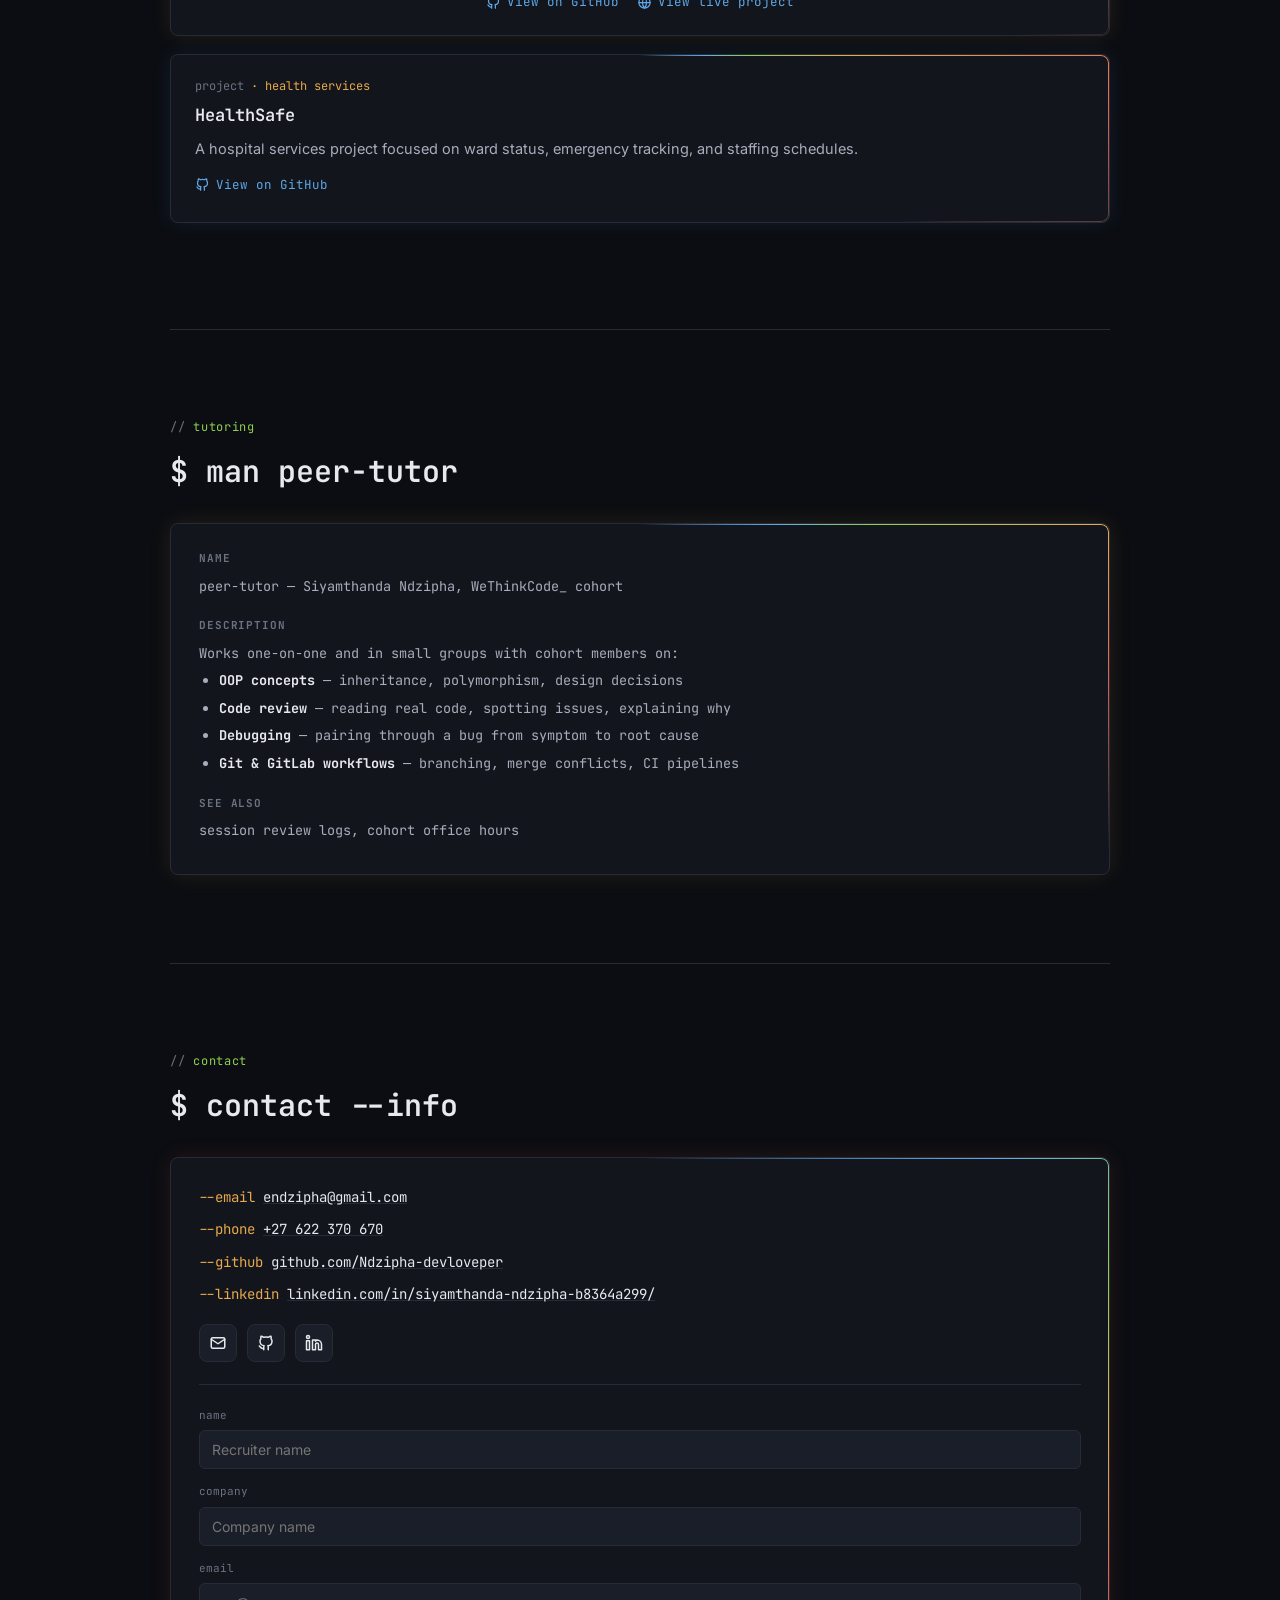
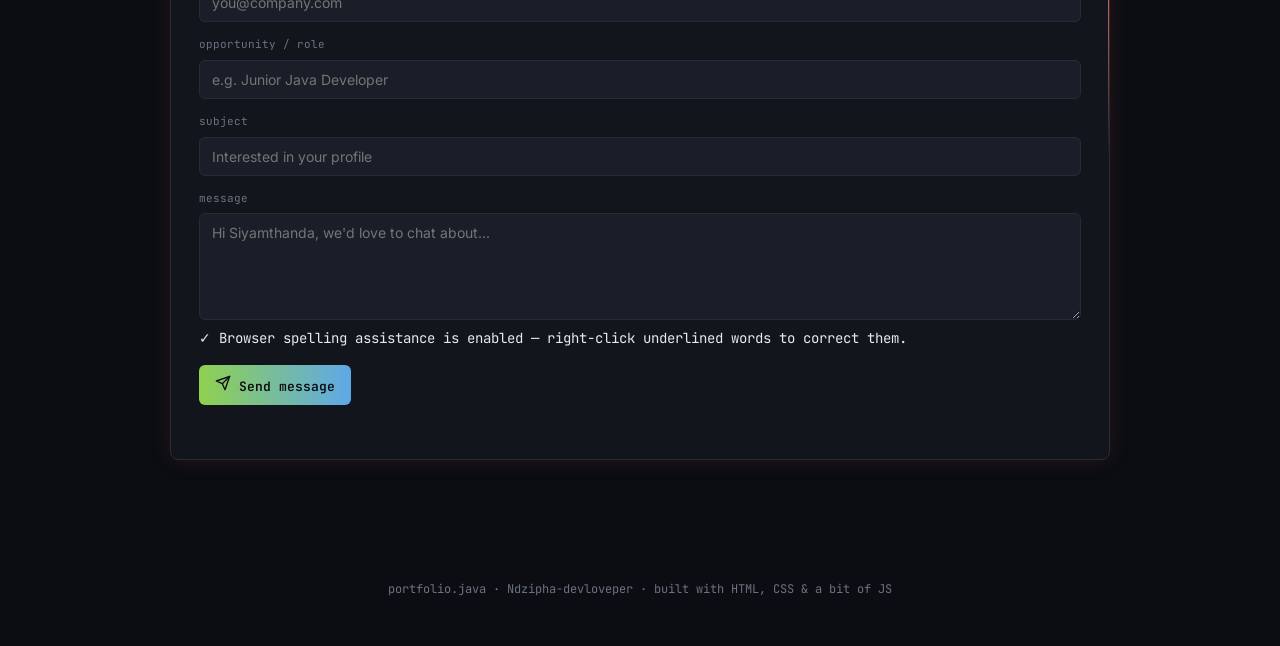
==== commit 8f92f3e9: "Replace bug loader with animated Hello, World! intro" ====
--- a/index.html
+++ b/index.html
@@ -15,26 +15,29 @@
   <div class="loader-glow"></div>
   <div class="loader-grid"></div>
 
-  <div class="rig">
-    <div class="bug-field" id="bugField" aria-hidden="true"></div>
-    <svg class="rig-laptop" viewBox="0 0 180 120" xmlns="http://www.w3.org/2000/svg">
-      <rect class="screen" x="10" y="4" width="160" height="96" rx="6"/>
-      <rect class="base" x="0" y="100" width="180" height="10" rx="3"/>
-      <line class="rig-code-line l1" x1="28" y1="28" x2="88" y2="28"/>
-      <line class="rig-code-line l2" x1="28" y1="44" x2="130" y2="44"/>
-      <line class="rig-code-line l3" x1="28" y1="60" x2="100" y2="60"/>
-      <line class="rig-code-line l4" x1="28" y1="76" x2="70" y2="76"/>
-    </svg>
+  <div class="hello-window">
+    <div class="hello-window-head">
+      <div class="hello-traffic" aria-hidden="true"><span></span><span></span><span></span></div>
+      <span>hello-world.java</span>
+      <span class="hello-live">RUNNING</span>
+    </div>
+    <div class="hello-code">
+      <div><span class="hello-line-number">01</span><span class="hello-keyword">public class</span> <span class="hello-class">Welcome</span> {</div>
+      <div><span class="hello-line-number">02</span>  <span class="hello-keyword">public static void</span> main(String[] args) {</div>
+      <div class="hello-print"><span class="hello-line-number">03</span>    System.out.println(<span class="hello-string">"<span id="helloOutput"></span><span class="hello-cursor" aria-hidden="true"></span>"</span>);</div>
+      <div><span class="hello-line-number">04</span>  }</div>
+      <div><span class="hello-line-number">05</span>}</div>
+    </div>
   </div>
 
-  <div class="loader-caption" id="loaderCaption">Scanning codebase...</div>
+  <div class="loader-caption" id="loaderCaption">Starting something good...</div>
 
   <div class="loader-bar-wrap">
     <div class="loader-track">
       <div class="loader-fill" id="loaderFill"></div>
     </div>
     <div class="loader-text">
-      <span class="status" id="loaderStatus">Booting environment...</span>
+      <span class="status" id="loaderStatus">Compiling a warm welcome...</span>
       <span class="pct" id="loaderPct">0%</span>
     </div>
   </div>
--- a/css/style.css
+++ b/css/style.css
@@ -835,136 +835,63 @@
     50%{transform:scale(1.15); opacity:1;}
   }
 
-  .rig{
+  .hello-window{
     position:relative;
-    width:260px;
-    height:200px;
     z-index:1;
-  }
-
-  .rig-laptop{
-    position:absolute;
-    left:50%;
-    bottom:6px;
-    transform:translateX(-50%);
-    width:190px;
-    filter:drop-shadow(0 18px 40px rgba(0,0,0,0.55));
-  }
-  .rig-laptop rect.screen{fill:var(--bg-1); stroke:var(--line); stroke-width:2;}
-  .rig-laptop rect.base{fill:var(--bg-2); stroke:var(--line); stroke-width:2;}
-  .rig-code-line{
-    stroke-linecap:round;
-    stroke-width:3;
-    animation:typeline 2.4s ease-in-out infinite;
-  }
-  .rig-code-line.l1{stroke:var(--green); animation-delay:0s;}
-  .rig-code-line.l2{stroke:var(--blue); animation-delay:0.3s;}
-  .rig-code-line.l3{stroke:var(--amber); animation-delay:0.6s;}
-  .rig-code-line.l4{stroke:var(--green); animation-delay:0.9s;}
-  @keyframes typeline{
-    0%{stroke-dasharray:0 60;}
-    40%{stroke-dasharray:60 60;}
-    85%{stroke-dasharray:60 60;}
-    100%{stroke-dasharray:0 60;}
-  }
-
-  /* ---- realistic bug creatures ---- */
-  .bug{
-    position:absolute;
-    width:58px;
-    height:58px;
-    z-index:2;
-    transform-origin:50% 58%;
-    transform:scale(var(--scale,1));
-    filter:drop-shadow(0 8px 8px rgba(0,0,0,.5)) drop-shadow(0 0 8px rgba(143,209,79,.14));
-    animation:bugwander var(--speed,3s) ease-in-out infinite alternate;
-    animation-delay:var(--delay,0s);
-    will-change:transform;
-  }
-  .bug svg{width:100%;height:100%;display:block;overflow:visible;}
-  .bug .shell{stroke:#56636d;stroke-width:1.25;}
-  .bug .shell-highlight{fill:rgba(255,255,255,.09);filter:blur(.6px);}
-  .bug .shell-edge{fill:none;stroke:rgba(255,255,255,.13);stroke-width:1.2;stroke-linecap:round;}
-  .bug .shell-line{stroke:rgba(0,0,0,.62);stroke-width:1.15;stroke-linecap:round;}
-  .bug .marking{fill:#9ee657;filter:drop-shadow(0 0 3px rgba(158,230,87,.42));}
-  .bug .leg{fill:none;stroke:#8c9aa3;stroke-width:2.2;stroke-linecap:round;stroke-linejoin:round;}
-  .bug .antenna{fill:none;stroke:#9aa6ad;stroke-width:2;stroke-linecap:round;}
-  .bug .antenna-tip{fill:#b9f45f;filter:drop-shadow(0 0 3px rgba(185,244,95,.6));}
-  .bug .eye-white{stroke:#69757e;stroke-width:.7;}
-  .bug .pupil{fill:#05080b;}
-  .bug .eye-glint{fill:#fff;}
-  .bug .brow{fill:none;stroke:#e8eef0;stroke-width:2;stroke-linecap:round;opacity:.92;}
-  .bug .mouth{fill:none;stroke:#f0f4f5;stroke-width:2;stroke-linecap:round;stroke-linejoin:round;display:none;}
-  .bug .mouth-grin,.bug .mouth-open,.bug .mouth-shocked{fill:#f0f4f5;stroke:#f0f4f5;}
-  .bug .mouth-grin,.bug .mouth-open{stroke-width:1.2;}
-  .bug .mouth-shocked{fill:#101419;stroke:#e7ecef;stroke-width:1.7;}
-  .bug .tear{display:none;fill:#66c8ff;filter:drop-shadow(0 0 4px rgba(102,200,255,.65));}
-  .bug .death-brow-left,.bug .death-brow-right{display:none;}
-
-  .bug.expr-happy .mouth-smile,
-  .bug.expr-smiling .mouth-smile,
-  .bug.expr-content .mouth-smile,
-  .bug.expr-cool .mouth-smile{display:block;}
-  .bug.expr-grinning .mouth-grin{display:block;}
-  .bug.expr-laughing .mouth-open{display:block;}
-  .bug.expr-cheeky .mouth-cheeky{display:block;}
-  .bug.expr-excited .mouth-open{display:block;}
-  .bug.expr-playful .mouth-cheeky{display:block;}
-  .bug.expr-winking .mouth-smile{display:block;}
-  .bug.expr-winking .eye-right .eye-white{transform:scaleY(.18);transform-origin:60px 49px;}
-  .bug.expr-winking .eye-right .pupil,.bug.expr-winking .eye-right .eye-glint{display:none;}
-  .bug.expr-cool .eye-left,.bug.expr-cool .eye-right{transform:scaleY(.48);transform-origin:50px 49px;}
-
-  .bug.expr-sad .mouth-frown,
-  .bug.expr-defeated .mouth-frown,
-  .bug.expr-pained .mouth-frown{display:block;}
-  .bug.expr-crying .mouth-frown{display:block;}
-  .bug.expr-angry .mouth-angry{display:block;}
-  .bug.expr-scared .mouth-shocked,
-  .bug.expr-shocked .mouth-shocked,
-  .bug.expr-terrified .mouth-shocked{display:block;}
-  .bug.expr-dizzy .mouth-dizzy{display:block;}
-  .bug.expr-frustrated .mouth-angry{display:block;}
-  .bug.expr-crying .tear,
-  .bug.expr-pained .tear{display:block;}
-  .bug.expr-angry .death-brow-left,
-  .bug.expr-angry .death-brow-right,
-  .bug.expr-frustrated .death-brow-left,
-  .bug.expr-frustrated .death-brow-right{display:block;}
-  .bug.expr-angry .brow-left,.bug.expr-angry .brow-right,
-  .bug.expr-frustrated .brow-left,.bug.expr-frustrated .brow-right{display:none;}
-  .bug.expr-scared .eye-white,.bug.expr-shocked .eye-white,.bug.expr-terrified .eye-white{transform:scale(1.12);}
-  .bug.expr-dizzy .pupil{transform:rotate(18deg) scale(1.25);}
-  .bug.expr-sad .eye-left,.bug.expr-sad .eye-right,
-  .bug.expr-crying .eye-left,.bug.expr-crying .eye-right,
-  .bug.expr-defeated .eye-left,.bug.expr-defeated .eye-right{transform:translateY(2px) scaleY(.82);}
-
-  @keyframes bugwander{
-    0%{transform:translate(0,0) rotate(-5deg) scale(var(--scale,1));}
-    50%{transform:translate(var(--dx),var(--dy)) rotate(5deg) scale(var(--scale,1));}
-    100%{transform:translate(calc(var(--dx) * -.55),calc(var(--dy) * .65)) rotate(-3deg) scale(var(--scale,1));}
-  }
-
-  .bug.squashed{
-    pointer-events:none;
-    animation:bugdie 650ms cubic-bezier(.2,.8,.3,1) forwards !important;
-  }
-  .bug.squashed .bug-spark{animation:spark 600ms ease-out forwards;}
-  @keyframes bugdie{
-    0%{transform:scale(var(--scale,1)) rotate(0deg);opacity:1;}
-    18%{transform:scale(calc(var(--scale,1) * 1.08),calc(var(--scale,1) * .92)) rotate(-3deg);opacity:1;}
-    42%{transform:scale(calc(var(--scale,1) * 1.16),calc(var(--scale,1) * .38)) rotate(5deg);opacity:1;}
-    70%{transform:scale(calc(var(--scale,1) * .82),calc(var(--scale,1) * .18)) rotate(-2deg);opacity:.7;}
-    100%{transform:scale(0) rotate(0deg);opacity:0;}
-  }
-  .bug-spark{position:absolute;inset:-8%;pointer-events:none;opacity:0;z-index:5;}
-  @keyframes spark{
-    0%{opacity:0;transform:scale(.15);}
-    30%{opacity:1;transform:scale(1);}
-    100%{opacity:0;transform:scale(1.7);}
-  }
-  .bug-spark svg{width:100%;height:100%;display:block;}
-  .bug-spark path{stroke:#baff63;stroke-width:2.2;stroke-linecap:round;filter:drop-shadow(0 0 4px rgba(186,255,99,.7));}
+    width:min(600px, 86vw);
+    overflow:hidden;
+    border:1px solid #5FA8E855;
+    border-radius:12px;
+    background:rgba(18,21,28,.88);
+    box-shadow:0 0 0 1px rgba(143,209,79,.08), 0 24px 80px rgba(0,0,0,.42), 0 0 70px rgba(95,168,232,.12);
+    animation:hello-arrive 800ms cubic-bezier(.2,.8,.2,1) both, hello-float 5s ease-in-out 800ms infinite;
+  }
+  .hello-window-head{
+    display:flex;
+    align-items:center;
+    gap:12px;
+    min-height:44px;
+    padding:0 16px;
+    border-bottom:1px solid var(--line);
+    color:var(--text-lo);
+    font:11px var(--mono);
+  }
+  .hello-traffic{display:flex;gap:6px;}
+  .hello-traffic span{width:8px;height:8px;border-radius:50%;background:#E8654B;}
+  .hello-traffic span:nth-child(2){background:var(--amber);}
+  .hello-traffic span:nth-child(3){background:var(--green);}
+  .hello-live{
+    margin-left:auto;
+    color:var(--green);
+    font-size:9px;
+    letter-spacing:.12em;
+  }
+  .hello-live::before{content:"";display:inline-block;width:6px;height:6px;margin-right:7px;border-radius:50%;background:var(--green);box-shadow:0 0 9px var(--green);vertical-align:1px;}
+  .hello-code{
+    padding:clamp(18px, 5vw, 38px) clamp(12px, 5vw, 38px);
+    color:var(--text-hi);
+    font:clamp(9px, 2.4vw, 16px)/2 var(--mono);
+    white-space:nowrap;
+  }
+  .hello-line-number{display:inline-block;width:32px;color:#596272;user-select:none;}
+  .hello-keyword{color:#C792EA;}
+  .hello-class{color:var(--blue);}
+  .hello-string{color:var(--green);}
+  .hello-print{opacity:0;animation:hello-line-in 500ms ease 550ms forwards;}
+  .hello-cursor{
+    display:inline-block;
+    width:2px;
+    height:1em;
+    margin-left:2px;
+    background:var(--green);
+    vertical-align:-.12em;
+    box-shadow:0 0 12px var(--green);
+    animation:hello-blink 800ms steps(2, start) infinite;
+  }
+  @keyframes hello-arrive{from{opacity:0;transform:translateY(18px) scale(.96);filter:blur(8px);}to{opacity:1;transform:translateY(0) scale(1);filter:blur(0);}}
+  @keyframes hello-float{0%,100%{translate:0 0;}50%{translate:0 -7px;}}
+  @keyframes hello-line-in{to{opacity:1;}}
+  @keyframes hello-blink{to{visibility:hidden;}}
 
   .loader-caption{
     z-index:1;
@@ -1019,9 +946,8 @@
   .loader-text .pct{font-variant-numeric:tabular-nums; color:var(--text-hi);}
 
   @media (prefers-reduced-motion: reduce){
-    .rig-code-line{animation:none; stroke-dasharray:60 60;}
-    .bug{animation:none;}
-    .loader-grid, .loader-glow, .loader-fill::after{animation:none;}
+    .hello-window, .hello-print, .hello-cursor, .loader-grid, .loader-glow, .loader-fill::after{animation:none;}
+    .hello-print{opacity:1;}
   }
 
 
@@ -1314,10 +1240,3 @@
   }
 
 }
-\n/* Loader bug-density tuning */
-.bug-field{position:absolute;inset:0;z-index:2;pointer-events:none;overflow:visible;}
-@media (max-width:560px){
-  .rig{width:min(92vw,420px);height:220px;}
-  .bug{width:46px;height:46px;}
-  .rig-laptop{width:165px;}
-}
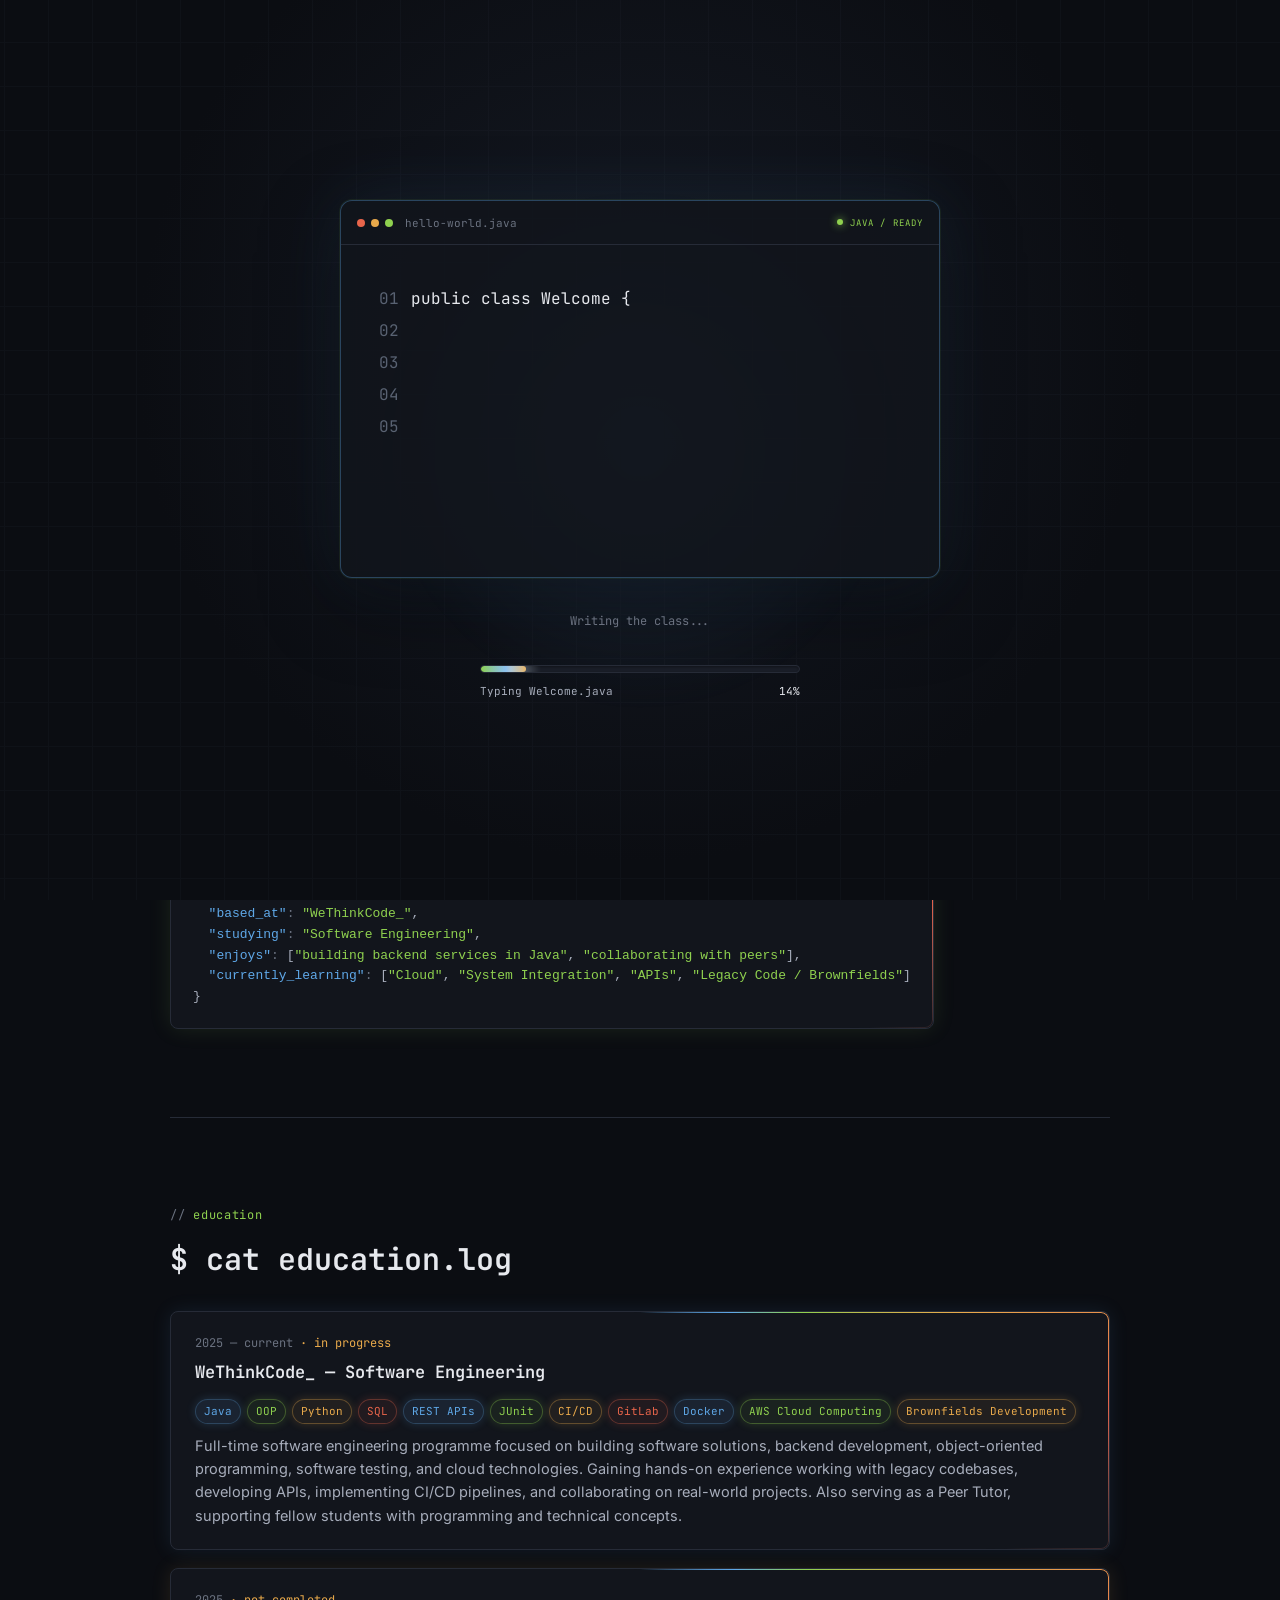
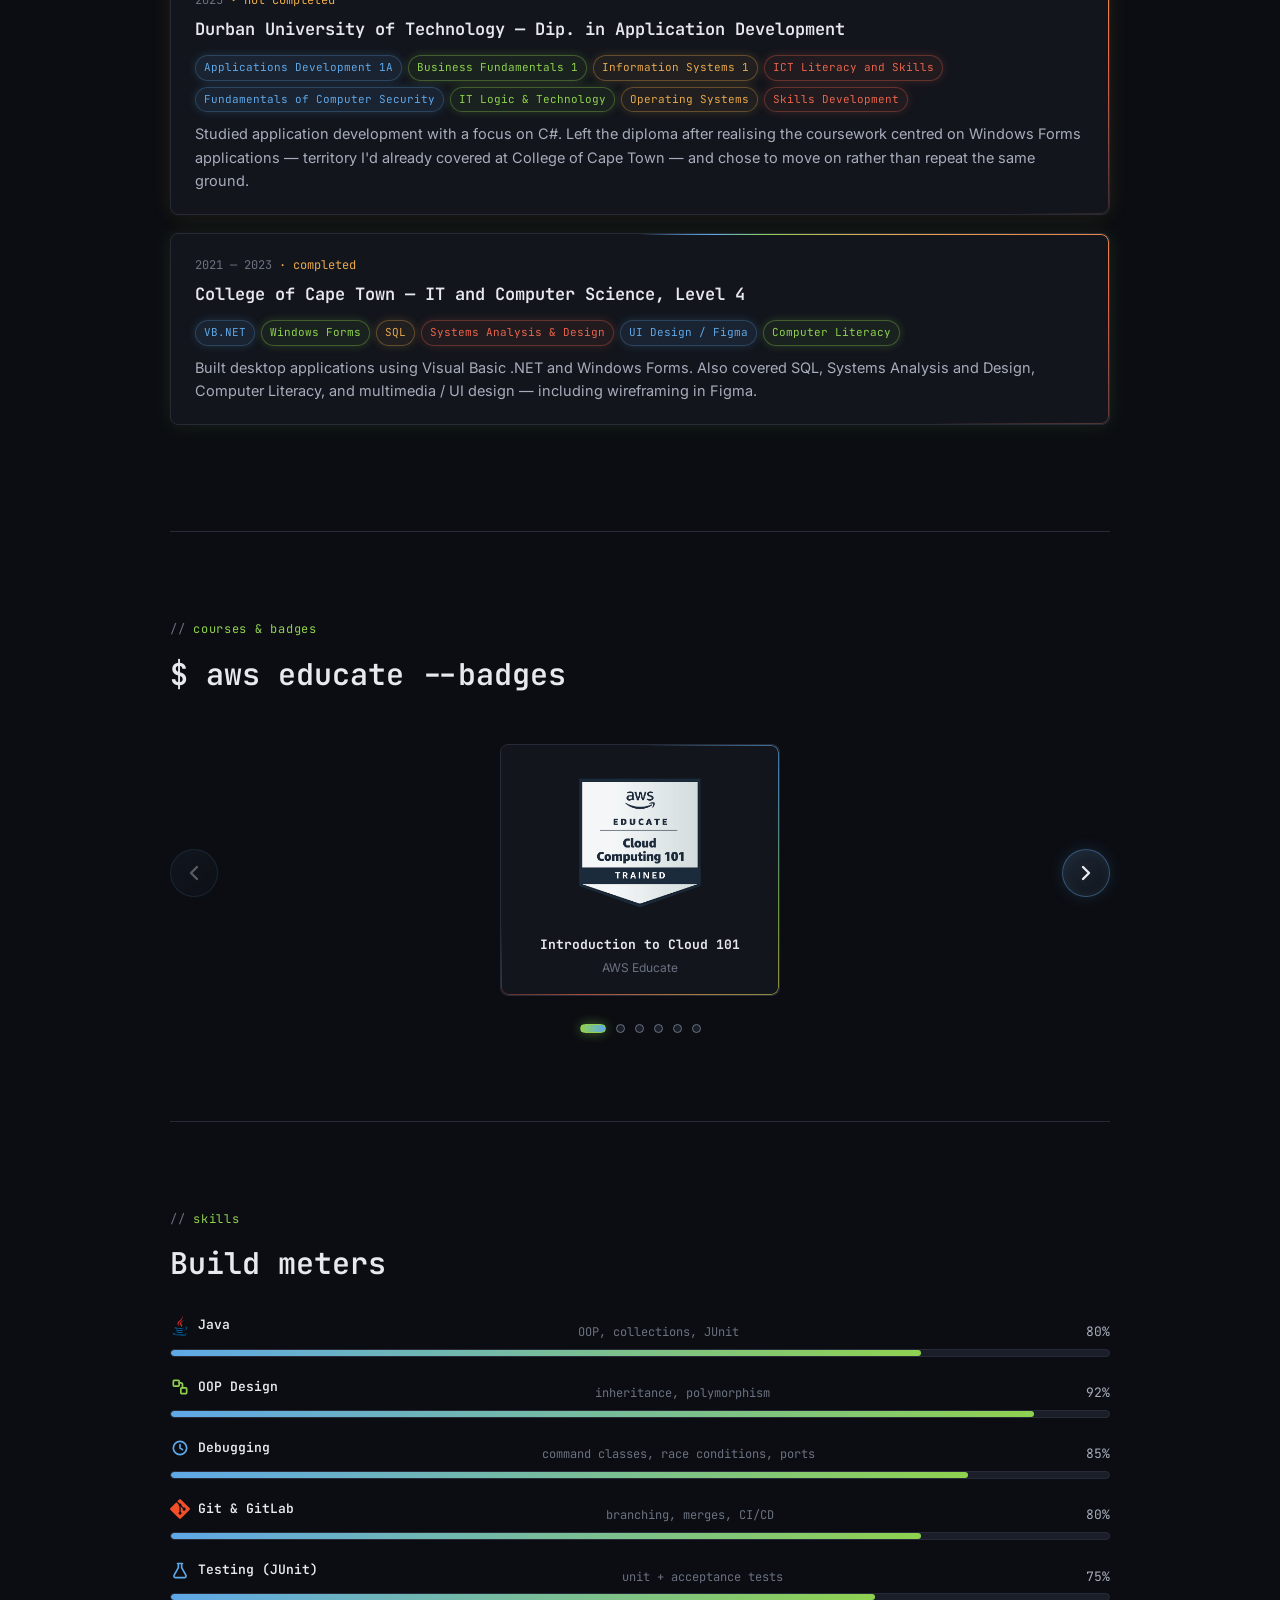
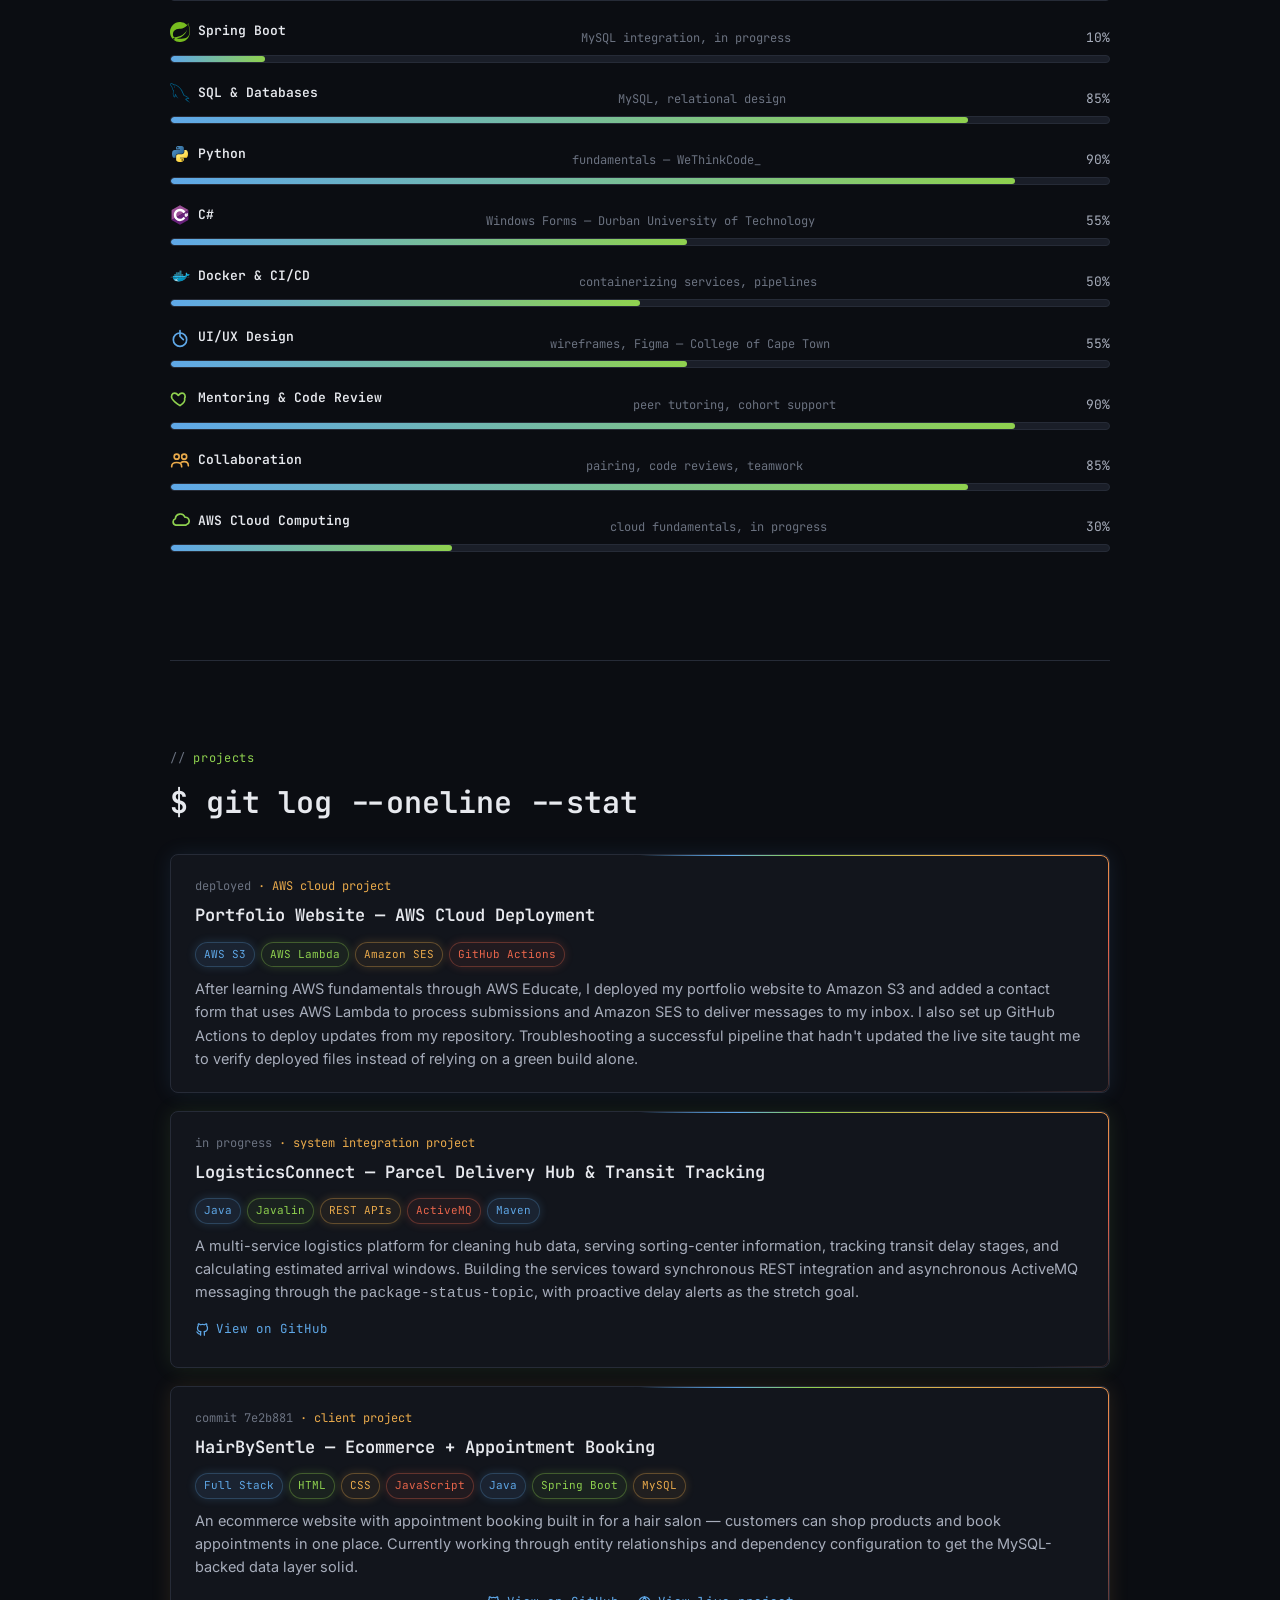
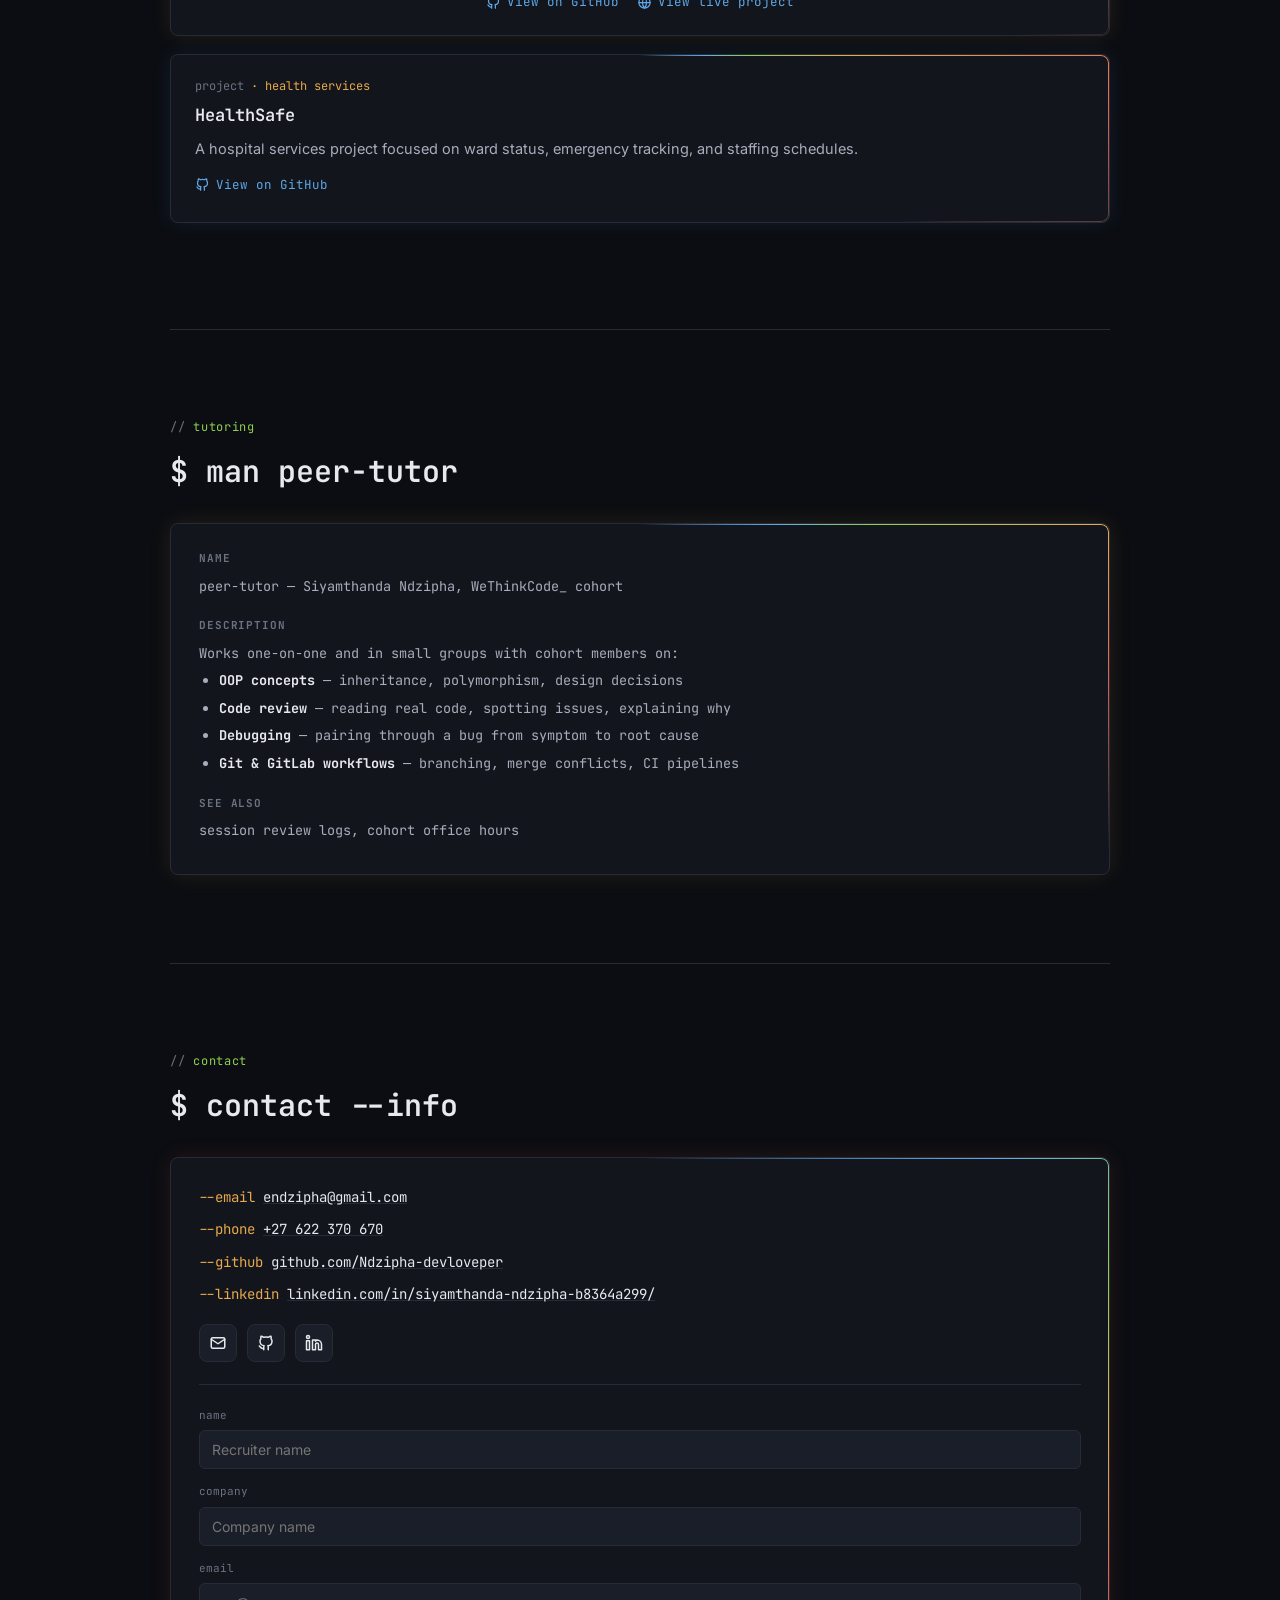
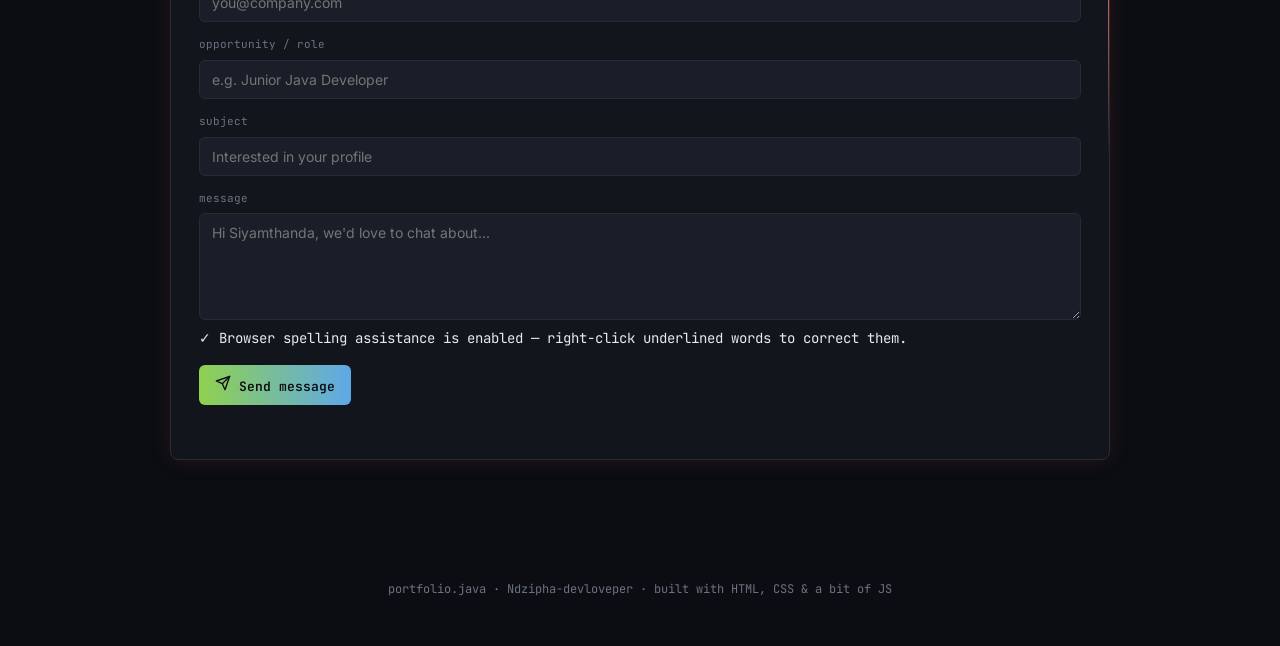
==== commit d7b9f226: "improved loader page" ====
--- a/index.html
+++ b/index.html
@@ -11,7 +11,7 @@
 </head>
 <body class="loading">
 
-<div id="loader" role="status" aria-live="polite">
+<div id="loader" aria-live="off">
   <div class="loader-glow"></div>
   <div class="loader-grid"></div>
 
@@ -19,25 +19,28 @@
     <div class="hello-window-head">
       <div class="hello-traffic" aria-hidden="true"><span></span><span></span><span></span></div>
       <span>hello-world.java</span>
-      <span class="hello-live">RUNNING</span>
-    </div>
-    <div class="hello-code">
-      <div><span class="hello-line-number">01</span><span class="hello-keyword">public class</span> <span class="hello-class">Welcome</span> {</div>
-      <div><span class="hello-line-number">02</span>  <span class="hello-keyword">public static void</span> main(String[] args) {</div>
-      <div class="hello-print"><span class="hello-line-number">03</span>    System.out.println(<span class="hello-string">"<span id="helloOutput"></span><span class="hello-cursor" aria-hidden="true"></span>"</span>);</div>
-      <div><span class="hello-line-number">04</span>  }</div>
-      <div><span class="hello-line-number">05</span>}</div>
+      <span class="hello-live" id="helloLive">JAVA / READY</span>
+    </div>
+    <div class="hello-code" aria-label="Java program being typed">
+      <div class="hello-code-row"><span class="hello-line-number">01</span><code id="helloLine1"></code></div>
+      <div class="hello-code-row"><span class="hello-line-number">02</span><code id="helloLine2"></code></div>
+      <div class="hello-code-row"><span class="hello-line-number">03</span><code id="helloLine3"></code></div>
+      <div class="hello-code-row"><span class="hello-line-number">04</span><code id="helloLine4"></code></div>
+      <div class="hello-code-row"><span class="hello-line-number">05</span><code id="helloLine5"></code></div>
+      <div class="hello-console-row" id="compileCommand"></div>
+      <div class="hello-console-row" id="runCommand"></div>
+      <div class="hello-console-row hello-output-row" id="helloOutput"></div>
     </div>
   </div>
 
-  <div class="loader-caption" id="loaderCaption">Starting something good...</div>
+  <div class="loader-caption" id="loaderCaption">Getting ready to say hello...</div>
 
   <div class="loader-bar-wrap">
     <div class="loader-track">
       <div class="loader-fill" id="loaderFill"></div>
     </div>
     <div class="loader-text">
-      <span class="status" id="loaderStatus">Compiling a warm welcome...</span>
+      <span class="status" id="loaderStatus" role="status" aria-live="polite">Opening the editor...</span>
       <span class="pct" id="loaderPct">0%</span>
     </div>
   </div>
--- a/css/style.css
+++ b/css/style.css
@@ -873,12 +873,22 @@
     font:clamp(9px, 2.4vw, 16px)/2 var(--mono);
     white-space:nowrap;
   }
-  .hello-line-number{display:inline-block;width:32px;color:#596272;user-select:none;}
-  .hello-keyword{color:#C792EA;}
-  .hello-class{color:var(--blue);}
-  .hello-string{color:var(--green);}
-  .hello-print{opacity:0;animation:hello-line-in 500ms ease 550ms forwards;}
-  .hello-cursor{
+  .hello-code-row{
+    display:flex;
+    min-height:2em;
+    border-radius:3px;
+    transition:background 180ms ease;
+  }
+  .hello-code-row.is-typing{background:rgba(95,168,232,.07);}
+  .hello-line-number{
+    display:inline-block;
+    flex:0 0 32px;
+    color:#596272;
+    user-select:none;
+  }
+  .hello-code-row code{font:inherit;color:var(--text-hi);}
+  .hello-code-row code[data-typing="true"]::after{
+    content:"";
     display:inline-block;
     width:2px;
     height:1em;
@@ -888,9 +898,13 @@
     box-shadow:0 0 12px var(--green);
     animation:hello-blink 800ms steps(2, start) infinite;
   }
+  .hello-console-row{
+    min-height:2em;
+    color:var(--blue);
+  }
+  .hello-output-row{color:var(--green);}
   @keyframes hello-arrive{from{opacity:0;transform:translateY(18px) scale(.96);filter:blur(8px);}to{opacity:1;transform:translateY(0) scale(1);filter:blur(0);}}
   @keyframes hello-float{0%,100%{translate:0 0;}50%{translate:0 -7px;}}
-  @keyframes hello-line-in{to{opacity:1;}}
   @keyframes hello-blink{to{visibility:hidden;}}
 
   .loader-caption{
@@ -946,8 +960,7 @@
   .loader-text .pct{font-variant-numeric:tabular-nums; color:var(--text-hi);}
 
   @media (prefers-reduced-motion: reduce){
-    .hello-window, .hello-print, .hello-cursor, .loader-grid, .loader-glow, .loader-fill::after{animation:none;}
-    .hello-print{opacity:1;}
+    .hello-window, .hello-code-row code[data-typing="true"]::after, .loader-grid, .loader-glow, .loader-fill::after{animation:none;}
   }
 
 
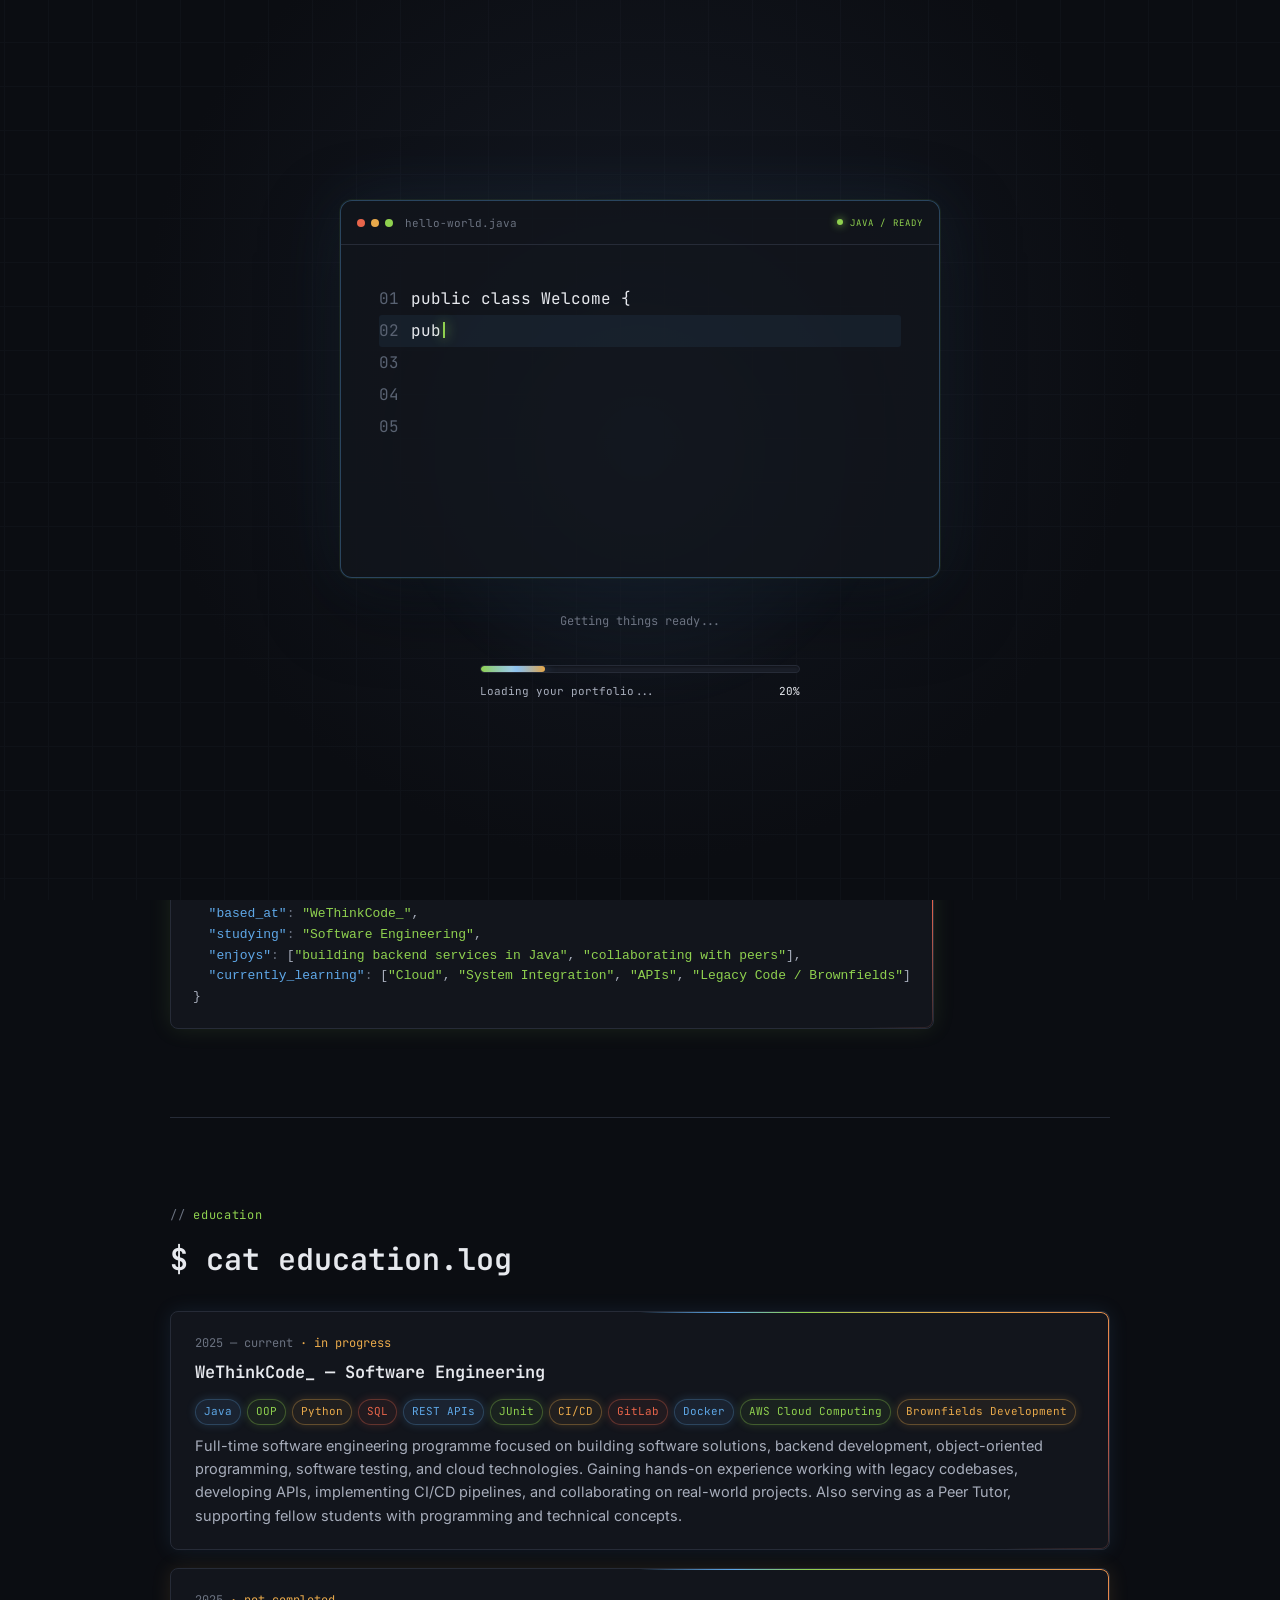
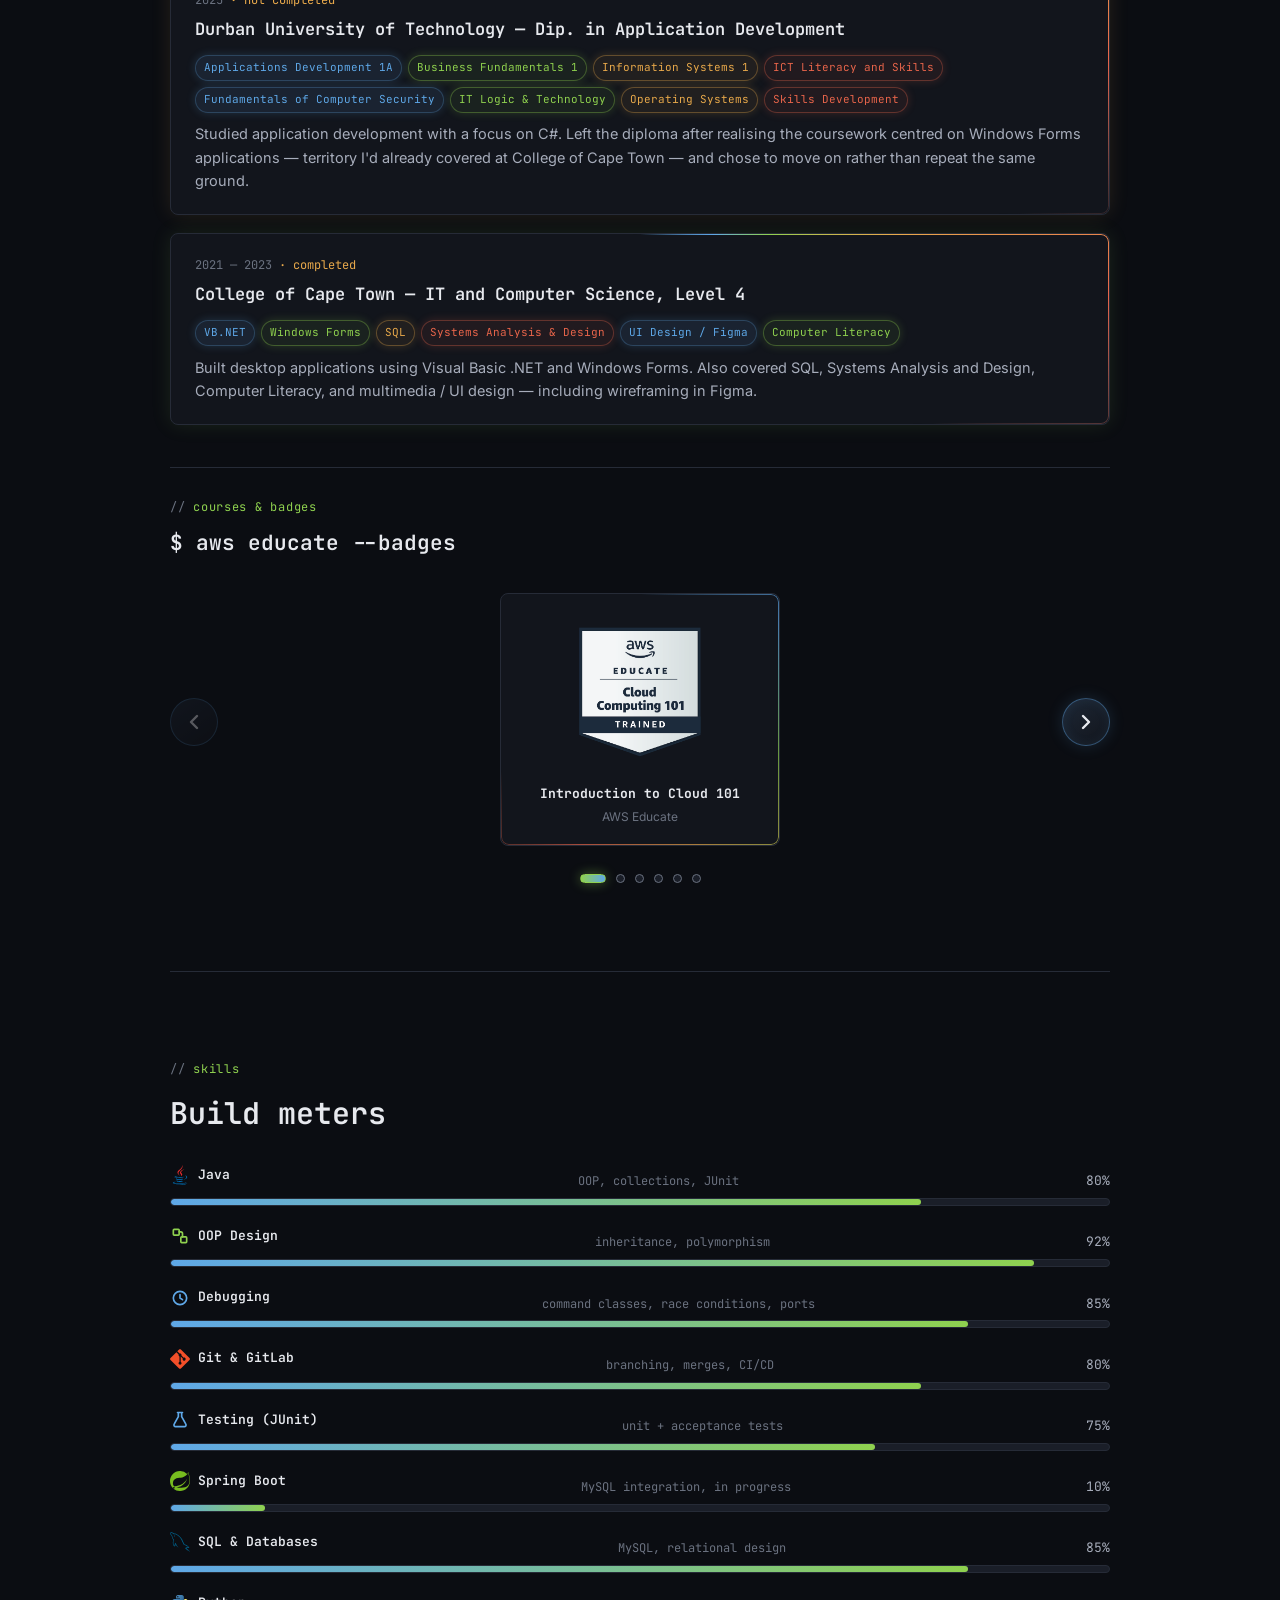
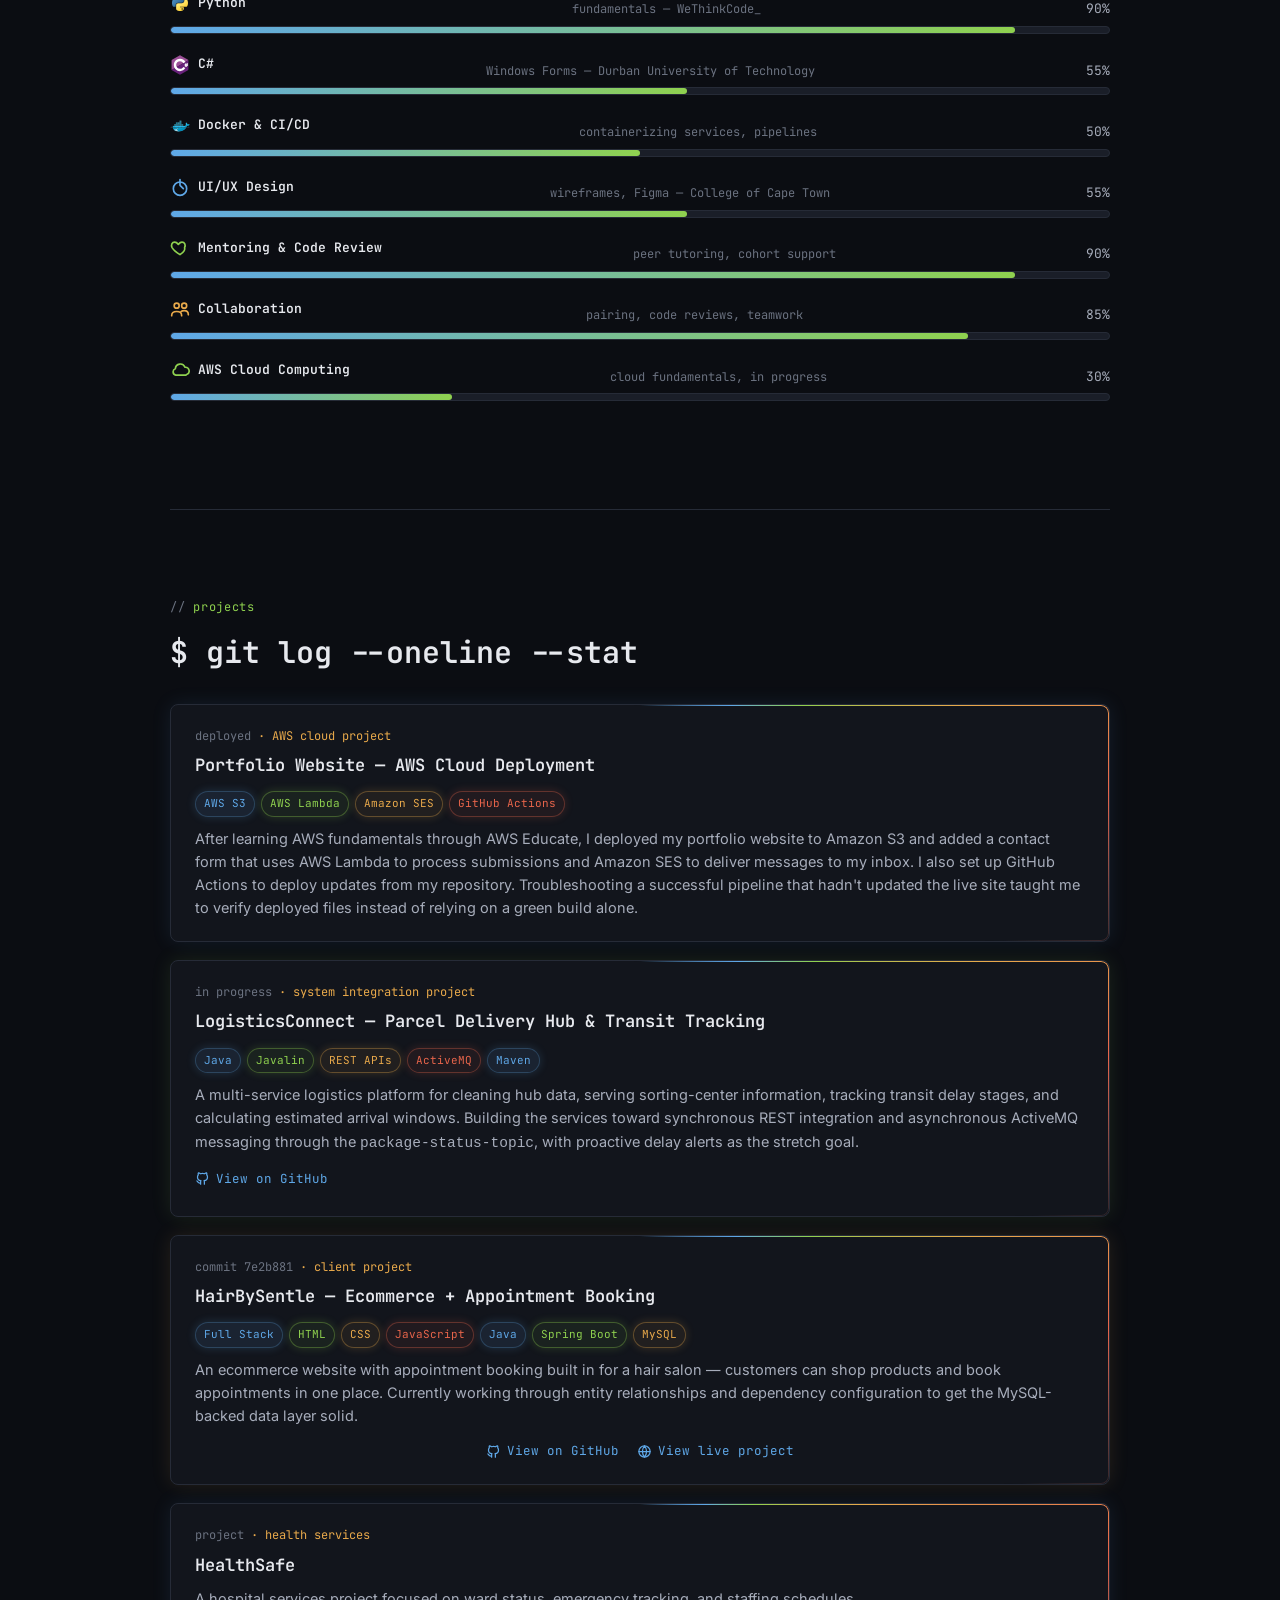
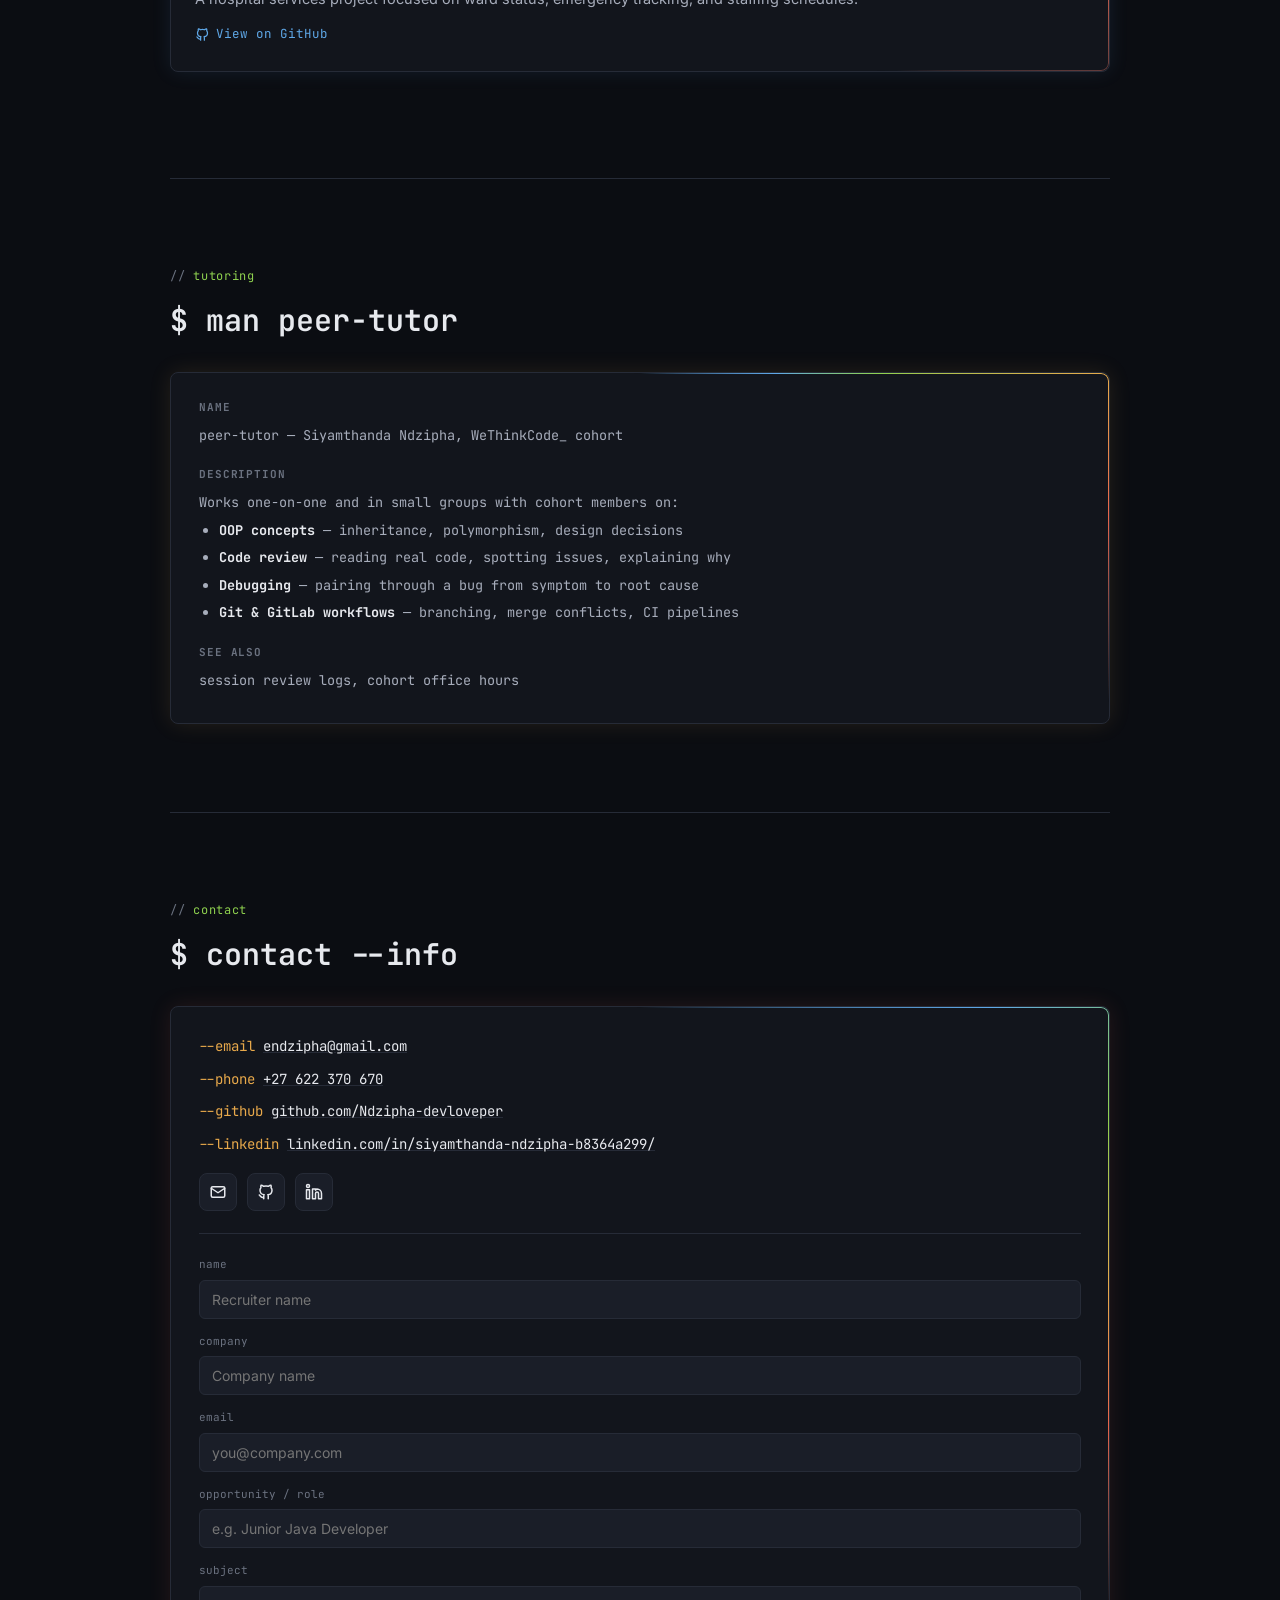
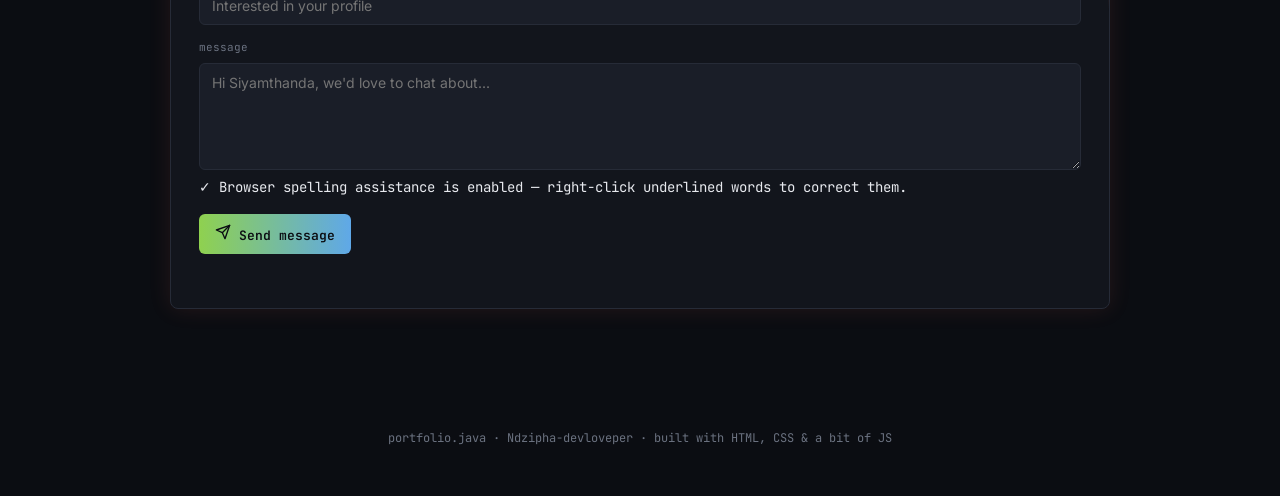
==== commit f65d87b4: "Refined for  mobile view" ====
--- a/index.html
+++ b/index.html
@@ -33,14 +33,14 @@
     </div>
   </div>
 
-  <div class="loader-caption" id="loaderCaption">Getting ready to say hello...</div>
+  <div class="loader-caption" id="loaderCaption">Getting things ready...</div>
 
   <div class="loader-bar-wrap">
     <div class="loader-track">
       <div class="loader-fill" id="loaderFill"></div>
     </div>
     <div class="loader-text">
-      <span class="status" id="loaderStatus" role="status" aria-live="polite">Opening the editor...</span>
+      <span class="status" id="loaderStatus" role="status" aria-live="polite">Loading your portfolio...</span>
       <span class="pct" id="loaderPct">0%</span>
     </div>
   </div>
@@ -54,7 +54,6 @@
       <button data-target="#hero">Home</button>
       <button data-target="#about">About</button>
       <button data-target="#education">Education</button>
-      <button data-target="#badges">Badges</button>
       <button data-target="#skills">Skills</button>
       <button data-target="#projects">Projects</button>
       <button data-target="#tutoring">Tutoring</button>
@@ -139,11 +138,10 @@
       <div class="log-tags"><span>VB.NET</span><span>Windows Forms</span><span>SQL</span><span>Systems Analysis &amp; Design</span><span>UI Design / Figma</span><span>Computer Literacy</span></div>
       <p>Built desktop applications using Visual Basic .NET and Windows Forms. Also covered SQL, Systems Analysis and Design, Computer Literacy, and multimedia / UI design — including wireframing in Figma.</p>
     </div>
-  </section>
-
-  <section id="badges">
+
+    <div class="education-badges">
     <p class="eyebrow">courses &amp; badges</p>
-    <h2>$ aws educate --badges</h2>
+    <h3 class="badges-title">$ aws educate --badges</h3>
     <div class="badge-carousel" role="region" aria-label="AWS Educate badges">
       <button class="badge-arrow badge-prev" type="button" aria-label="Previous badge">
         <svg viewBox="0 0 24 24" fill="none" aria-hidden="true"><path d="m15 18-6-6 6-6"/></svg>
@@ -193,6 +191,7 @@
       <button class="badge-dot" type="button" aria-label="Show Getting Started with Storage badge" aria-current="false"></button>
       <button class="badge-dot" type="button" aria-label="Show Getting Started with Databases badge" aria-current="false"></button>
       <button class="badge-dot" type="button" aria-label="Show Getting Started with Cloud Ops badge" aria-current="false"></button>
+    </div>
     </div>
   </section>
 
--- a/css/style.css
+++ b/css/style.css
@@ -171,6 +171,26 @@
     opacity:1;
     animation:led-orbit 2.5s linear infinite;
   }
+  @media (max-width:720px){
+    .tabbar{
+      flex-wrap:wrap;
+      gap:8px;
+      padding:8px 12px;
+    }
+    .tabnav{
+      order:3;
+      flex:1 1 100%;
+      min-width:0;
+      margin-left:0;
+      flex-wrap:nowrap;
+      overflow-x:auto;
+      scrollbar-width:none;
+      white-space:nowrap;
+      overscroll-behavior-x:contain;
+    }
+    .tabnav::-webkit-scrollbar{display:none;}
+    .tabnav button{flex:0 0 auto;}
+  }
 
   .pipeline{
     max-width:var(--maxw);
@@ -465,6 +485,22 @@
     box-shadow:0 0 10px rgba(95,168,232,0.2);
     transition:transform 180ms ease, box-shadow 180ms ease, filter 180ms ease;
   }
+  #education .log-tags.tags-revealed span{animation:tag-pop 420ms cubic-bezier(.2,.8,.2,1) both;}
+  #education .log-tags.tags-revealed span:nth-child(2){animation-delay:55ms;}
+  #education .log-tags.tags-revealed span:nth-child(3){animation-delay:110ms;}
+  #education .log-tags.tags-revealed span:nth-child(4){animation-delay:165ms;}
+  #education .log-tags.tags-revealed span:nth-child(5){animation-delay:220ms;}
+  #education .log-tags.tags-revealed span:nth-child(6){animation-delay:275ms;}
+  #education .log-tags.tags-revealed span:nth-child(7){animation-delay:330ms;}
+  #education .log-tags.tags-revealed span:nth-child(8){animation-delay:385ms;}
+  #education .log-tags.tags-revealed span:nth-child(9){animation-delay:440ms;}
+  #education .log-tags.tags-revealed span:nth-child(10){animation-delay:495ms;}
+  #education .log-tags.tags-revealed span:nth-child(11){animation-delay:550ms;}
+  #education .log-tags.tags-revealed span:nth-child(12){animation-delay:605ms;}
+  @keyframes tag-pop{
+    from{opacity:0;transform:translateY(8px) scale(.88);}
+    to{opacity:1;transform:translateY(0) scale(1);}
+  }
   .log-tags span:nth-child(4n + 2){color:var(--green);background:#8FD14F12;border-color:#8FD14F55;box-shadow:0 0 10px rgba(143,209,79,0.2);}
   .log-tags span:nth-child(4n + 3){color:var(--amber);background:#E8A94B12;border-color:#E8A94B55;box-shadow:0 0 10px rgba(232,169,75,0.2);}
   .log-tags span:nth-child(4n){color:var(--red);background:#E8654B12;border-color:#E8654B55;box-shadow:0 0 10px rgba(232,101,75,0.2);}
@@ -484,6 +520,7 @@
     --badge-card-width:min(280px, calc(100% - 32px));
     min-width:0;
     overflow-x:auto;
+    touch-action:pan-x;
     overscroll-behavior-x:contain;
     scrollbar-width:none;
     scroll-snap-type:x mandatory;
@@ -510,6 +547,7 @@
     border-radius:50%;
     box-shadow:0 0 16px rgba(95,168,232,.16), inset 0 0 12px rgba(95,168,232,.08);
     cursor:pointer;
+    touch-action:manipulation;
     transition:transform 180ms ease, color 180ms ease, border-color 180ms ease, box-shadow 180ms ease;
   }
   .badge-arrow svg{width:24px;height:24px;stroke:currentColor;stroke-width:2.4;stroke-linecap:round;stroke-linejoin:round;}
@@ -543,6 +581,16 @@
     border-radius:99px;
     background:linear-gradient(90deg, var(--green), var(--blue));
     box-shadow:0 0 12px rgba(143,209,79,.45);
+  }
+  .education-badges{
+    margin-top:42px;
+    padding-top:30px;
+    border-top:1px solid var(--line);
+  }
+  .badges-title{
+    margin:0 0 18px;
+    color:var(--text-hi);
+    font:600 clamp(17px,2.4vw,21px)/1.4 var(--mono);
   }
   .badge-card{
     display:flex;
@@ -638,6 +686,7 @@
     88%{left:135%;}
   }
   @media (prefers-reduced-motion: reduce){
+    #education .log-tags.tags-revealed span{animation:none;}
     .badge-viewport{scroll-behavior:auto;}
     .badge-card, .badge-card::before, .badge-card::after{animation:none;}
     .badge-card img{transition:none;}
@@ -646,6 +695,24 @@
     .badge-carousel{grid-template-columns:38px minmax(0,1fr) 38px;gap:8px;}
     .badge-arrow{width:38px;height:38px;}
     .badge-arrow svg{width:20px;height:20px;}
+  }
+  @media (hover:none){
+    .terminal, .json-card, .log-entry, .manpage, .contact-card{
+      border-color:#5FA8E866;
+      box-shadow:0 0 18px rgba(95,168,232,.12), inset 0 0 18px rgba(95,168,232,.035);
+    }
+    .terminal::before, .json-card::before, .log-entry::before, .manpage::before, .contact-card::before{
+      opacity:1;
+      filter:drop-shadow(0 0 8px rgba(95,168,232,.8));
+    }
+    .badge-card{
+      border-color:#5FA8E877;
+      box-shadow:0 0 18px rgba(95,168,232,.18), inset 0 0 16px rgba(95,168,232,.05);
+    }
+    .badge-card::before{
+      opacity:1;
+      filter:drop-shadow(0 0 8px rgba(95,168,232,.9));
+    }
   }
   .log-link{
     display:inline-flex;
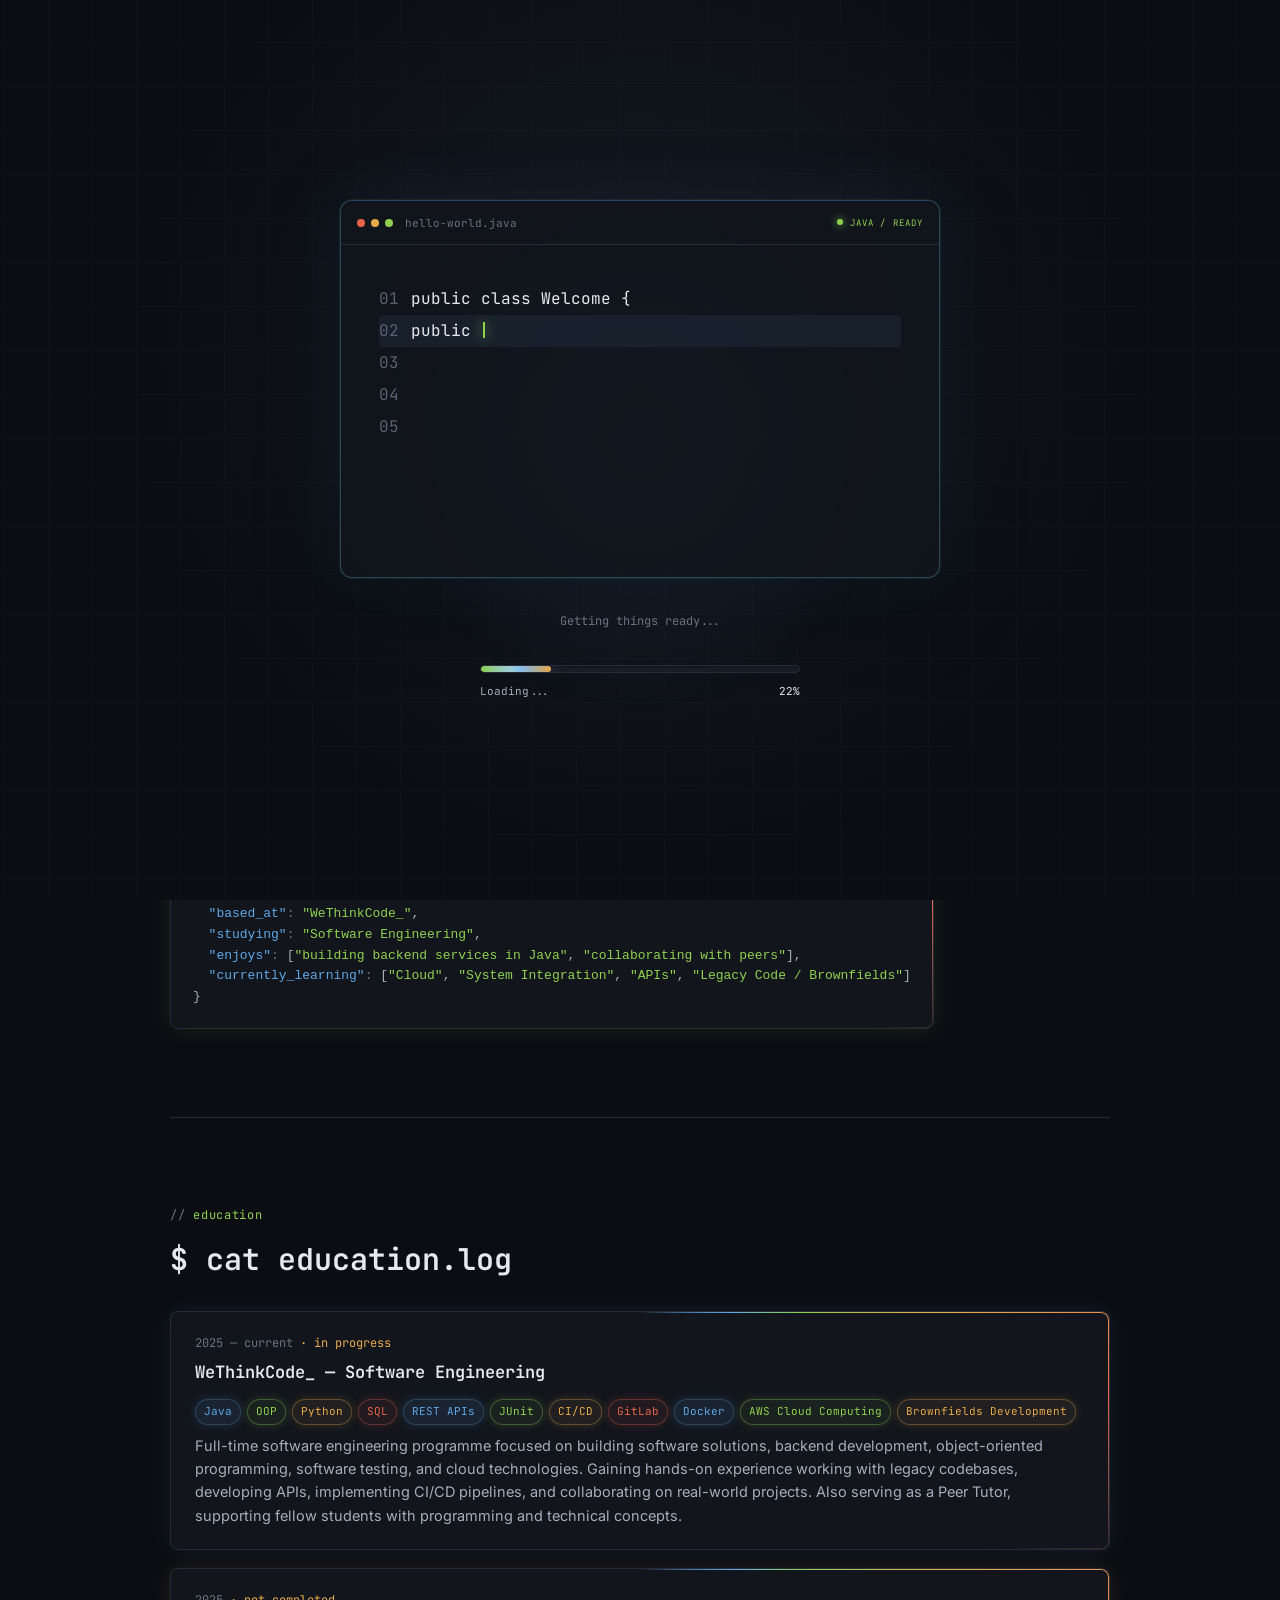
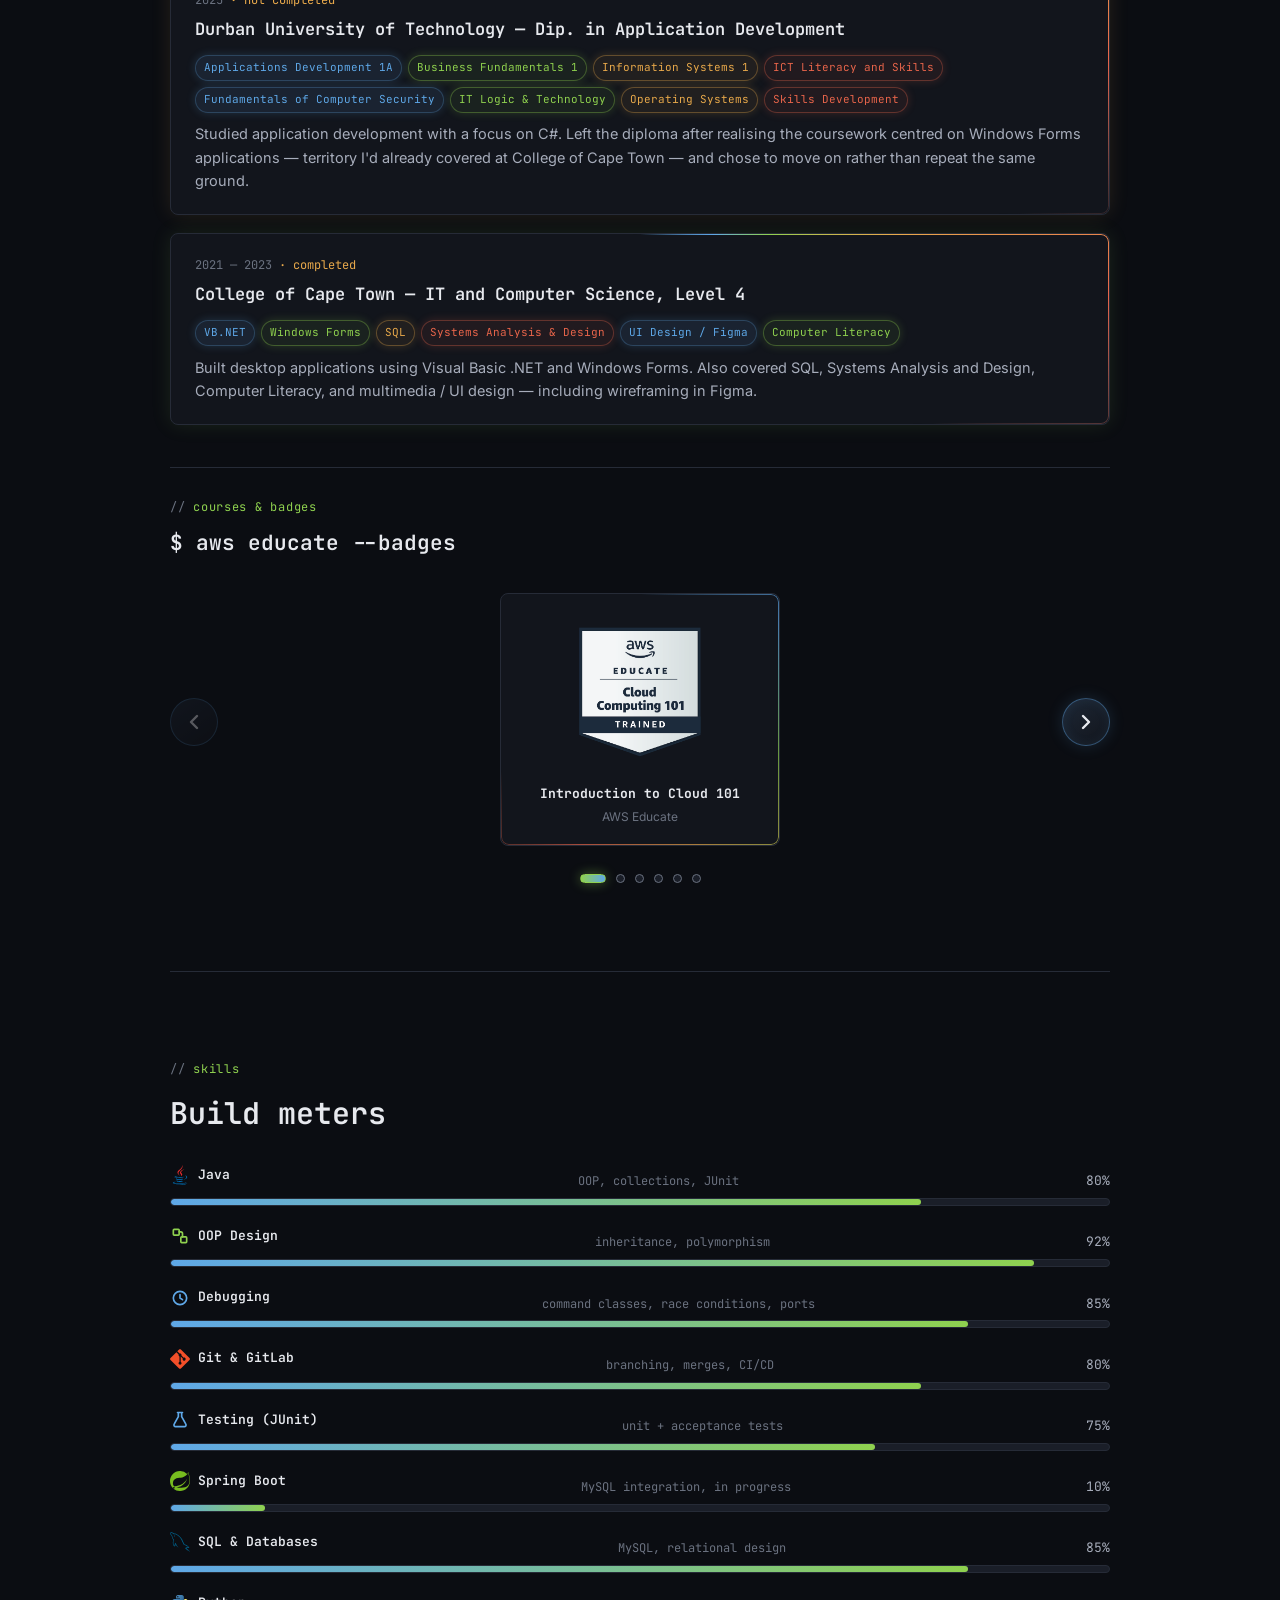
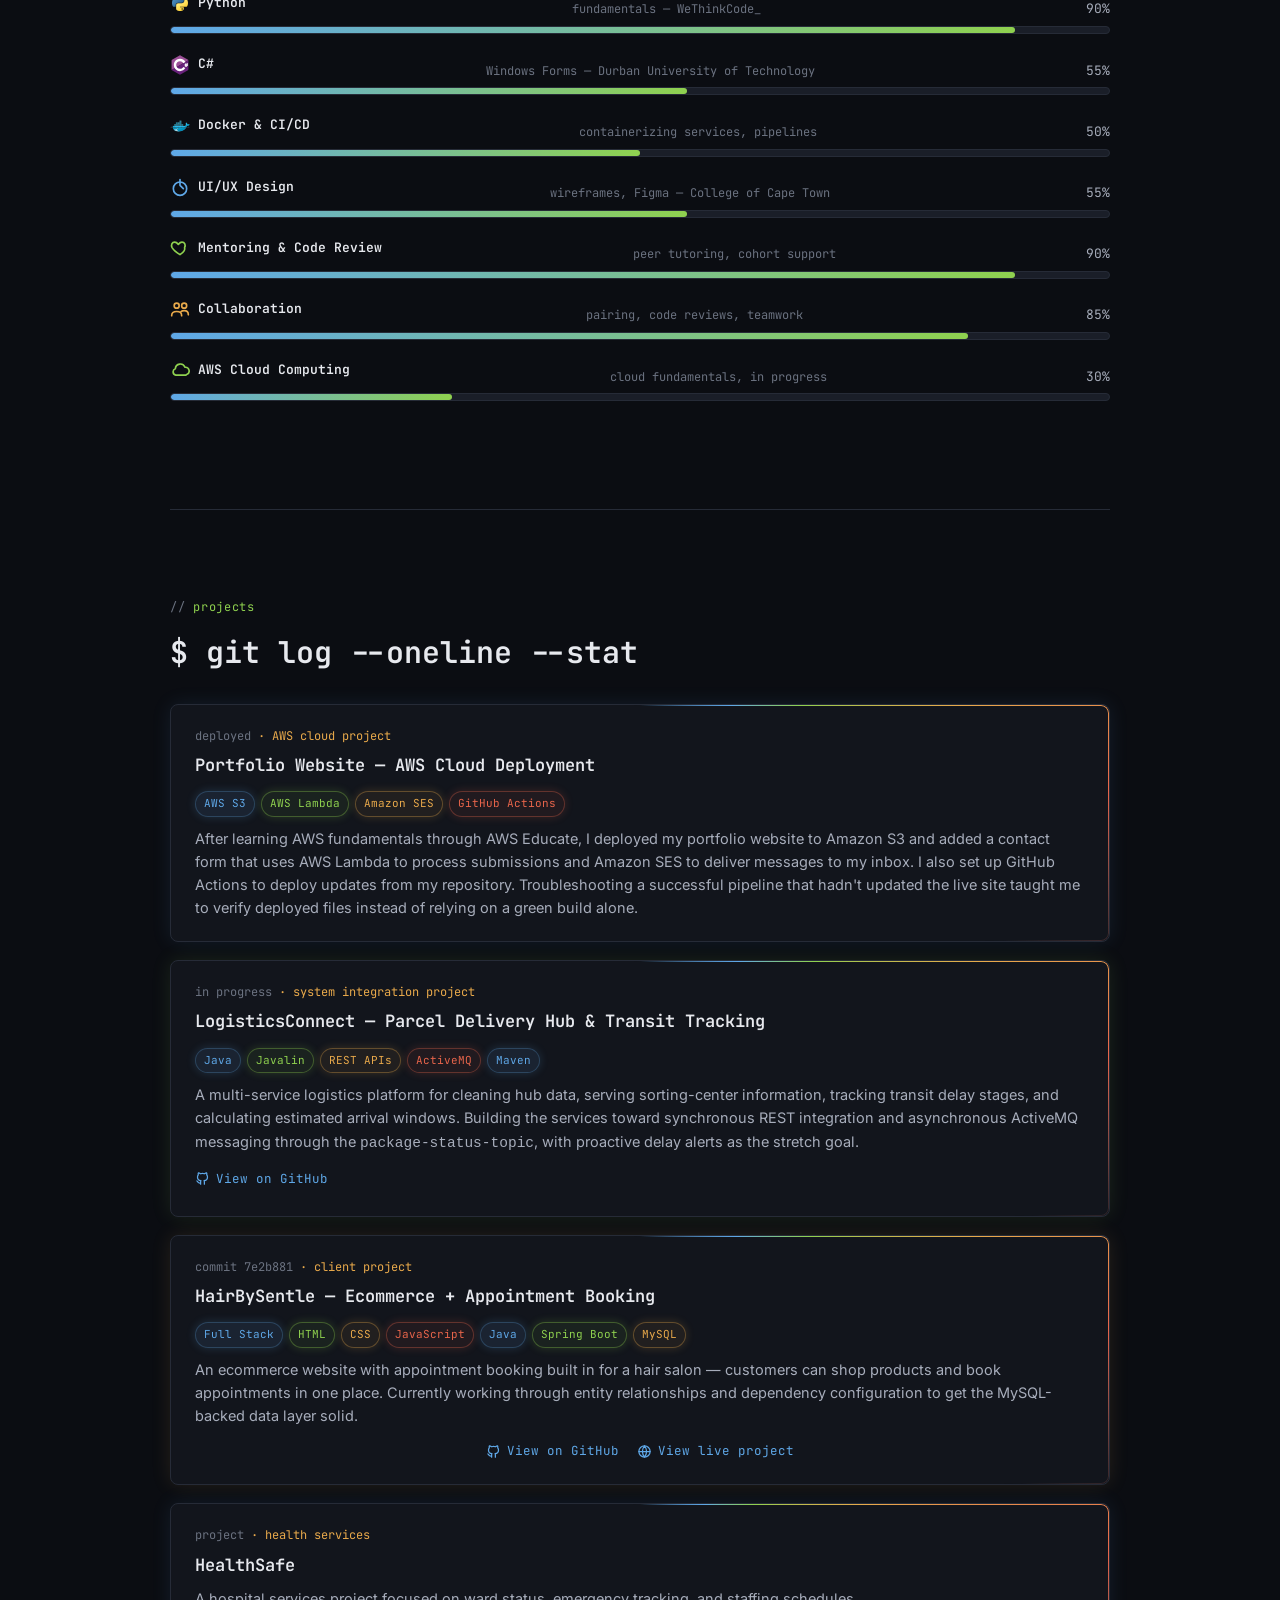
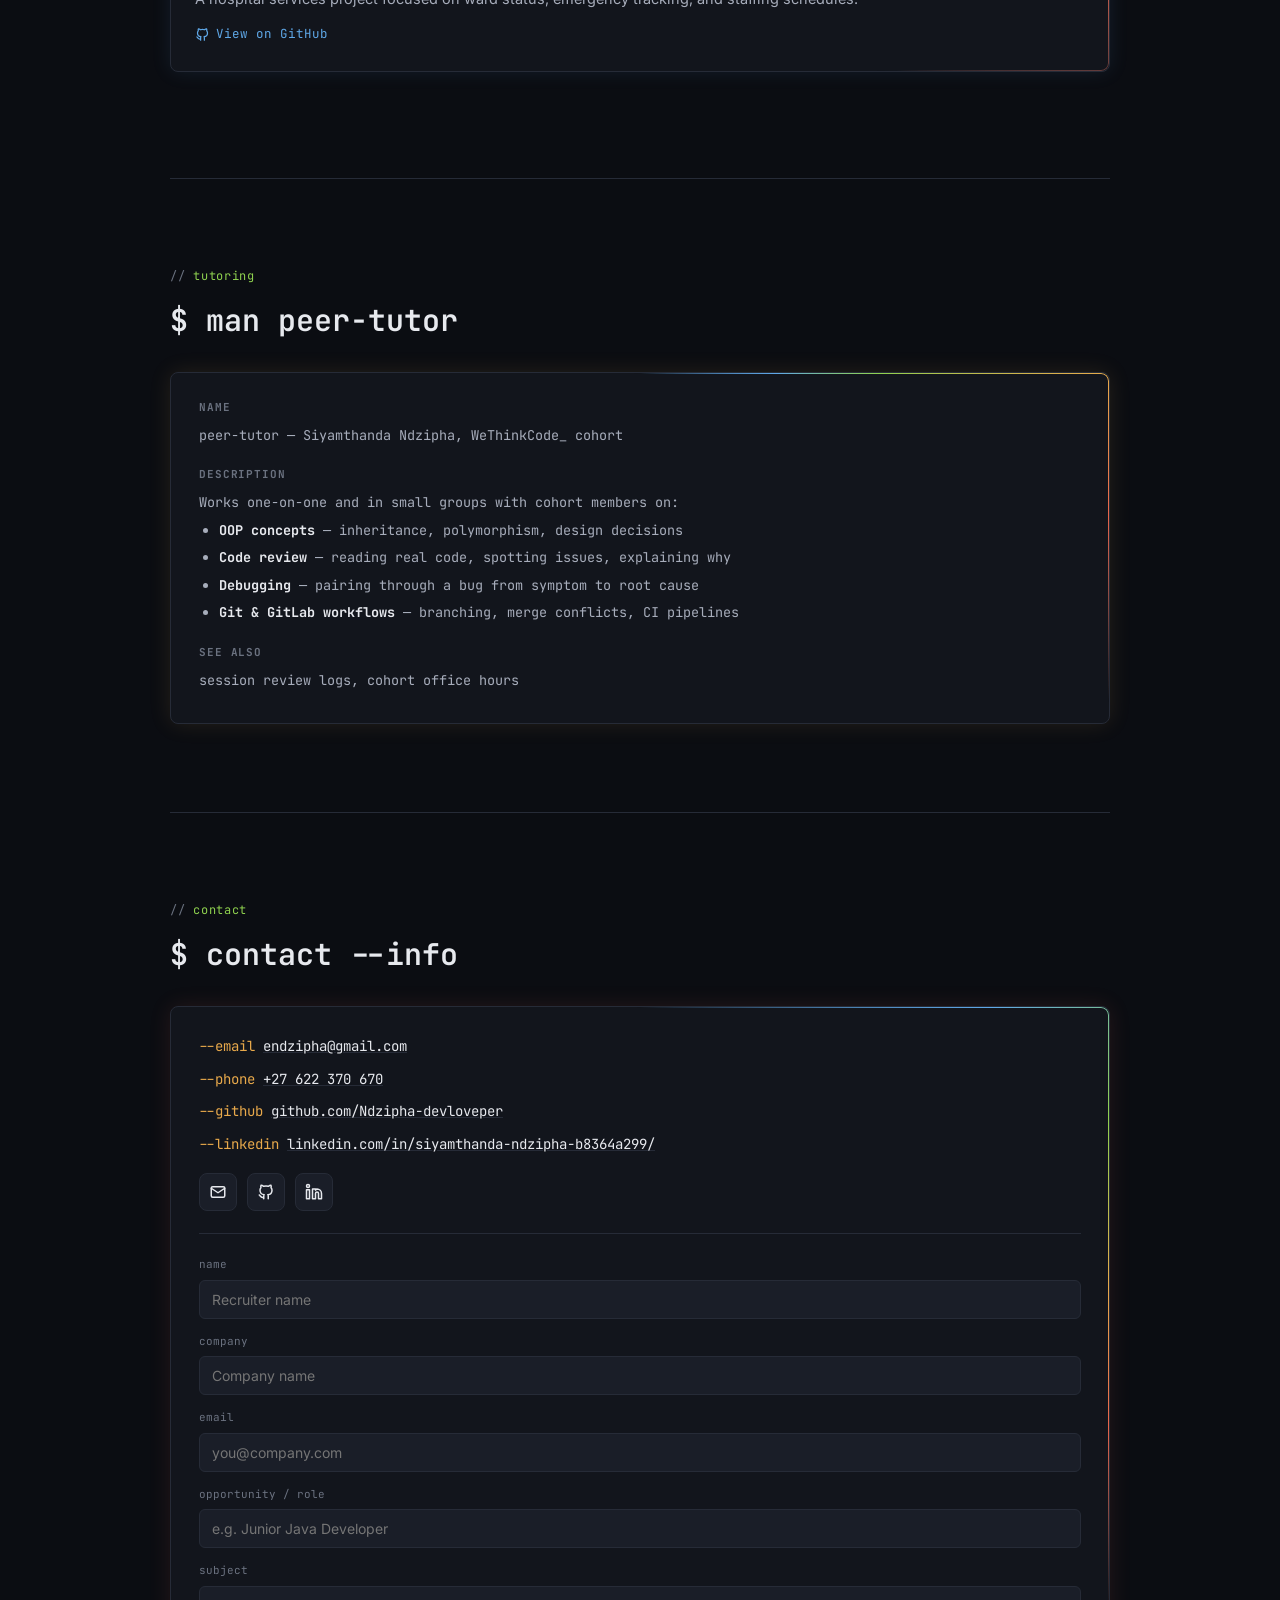
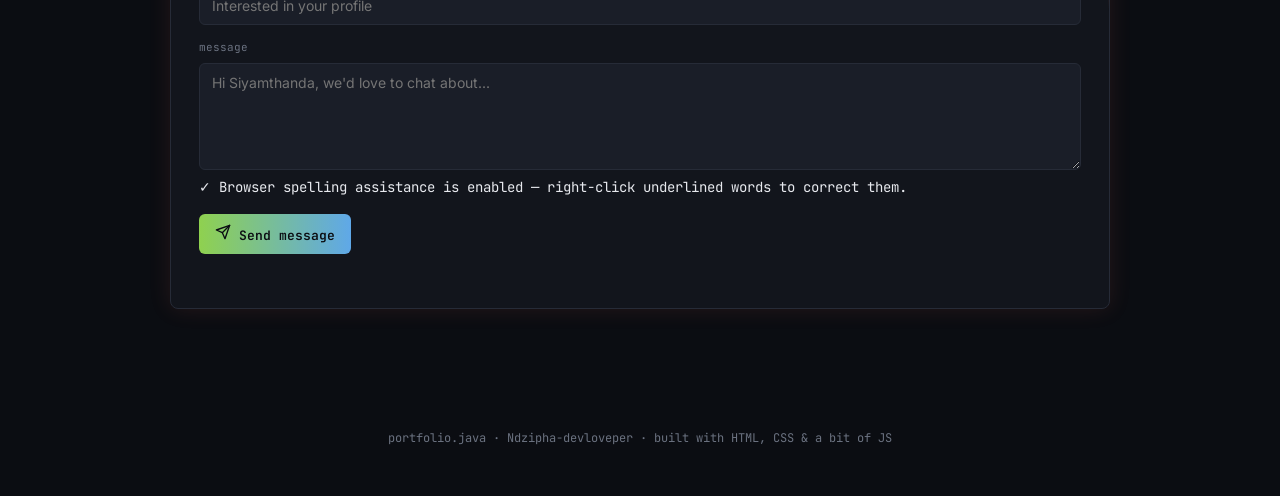
==== commit 84e39820: "Refined loader page" ====
--- a/index.html
+++ b/index.html
@@ -40,7 +40,7 @@
       <div class="loader-fill" id="loaderFill"></div>
     </div>
     <div class="loader-text">
-      <span class="status" id="loaderStatus" role="status" aria-live="polite">Loading your portfolio...</span>
+      <span class="status" id="loaderStatus" role="status" aria-live="polite">Loading...</span>
       <span class="pct" id="loaderPct">0%</span>
     </div>
   </div>
--- a/css/style.css
+++ b/css/style.css
@@ -696,23 +696,27 @@
     .badge-arrow{width:38px;height:38px;}
     .badge-arrow svg{width:20px;height:20px;}
   }
-  @media (hover:none){
+  @media (hover:none), (max-width:720px){
     .terminal, .json-card, .log-entry, .manpage, .contact-card{
-      border-color:#5FA8E866;
+      border:1px solid transparent;
+      background:
+        linear-gradient(var(--bg-1),var(--bg-1)) padding-box,
+        conic-gradient(from var(--led-angle), #5FA8E8, #8FD14F, #E8A94B, #E8654B, #5FA8E8) border-box;
       box-shadow:0 0 18px rgba(95,168,232,.12), inset 0 0 18px rgba(95,168,232,.035);
+      animation:led-orbit 5s linear infinite;
     }
     .terminal::before, .json-card::before, .log-entry::before, .manpage::before, .contact-card::before{
-      opacity:1;
-      filter:drop-shadow(0 0 8px rgba(95,168,232,.8));
+      display:none;
     }
     .badge-card{
-      border-color:#5FA8E877;
+      border:1px solid transparent;
+      background:
+        linear-gradient(var(--bg-1),var(--bg-1)) padding-box,
+        conic-gradient(from var(--led-angle), #5FA8E8, #8FD14F, #E8A94B, #E8654B, #5FA8E8) border-box;
       box-shadow:0 0 18px rgba(95,168,232,.18), inset 0 0 16px rgba(95,168,232,.05);
+      animation:badge-float 5s ease-in-out infinite, led-orbit 5s linear infinite;
     }
-    .badge-card::before{
-      opacity:1;
-      filter:drop-shadow(0 0 8px rgba(95,168,232,.9));
-    }
+    .badge-card::before{display:none;}
   }
   .log-link{
     display:inline-flex;
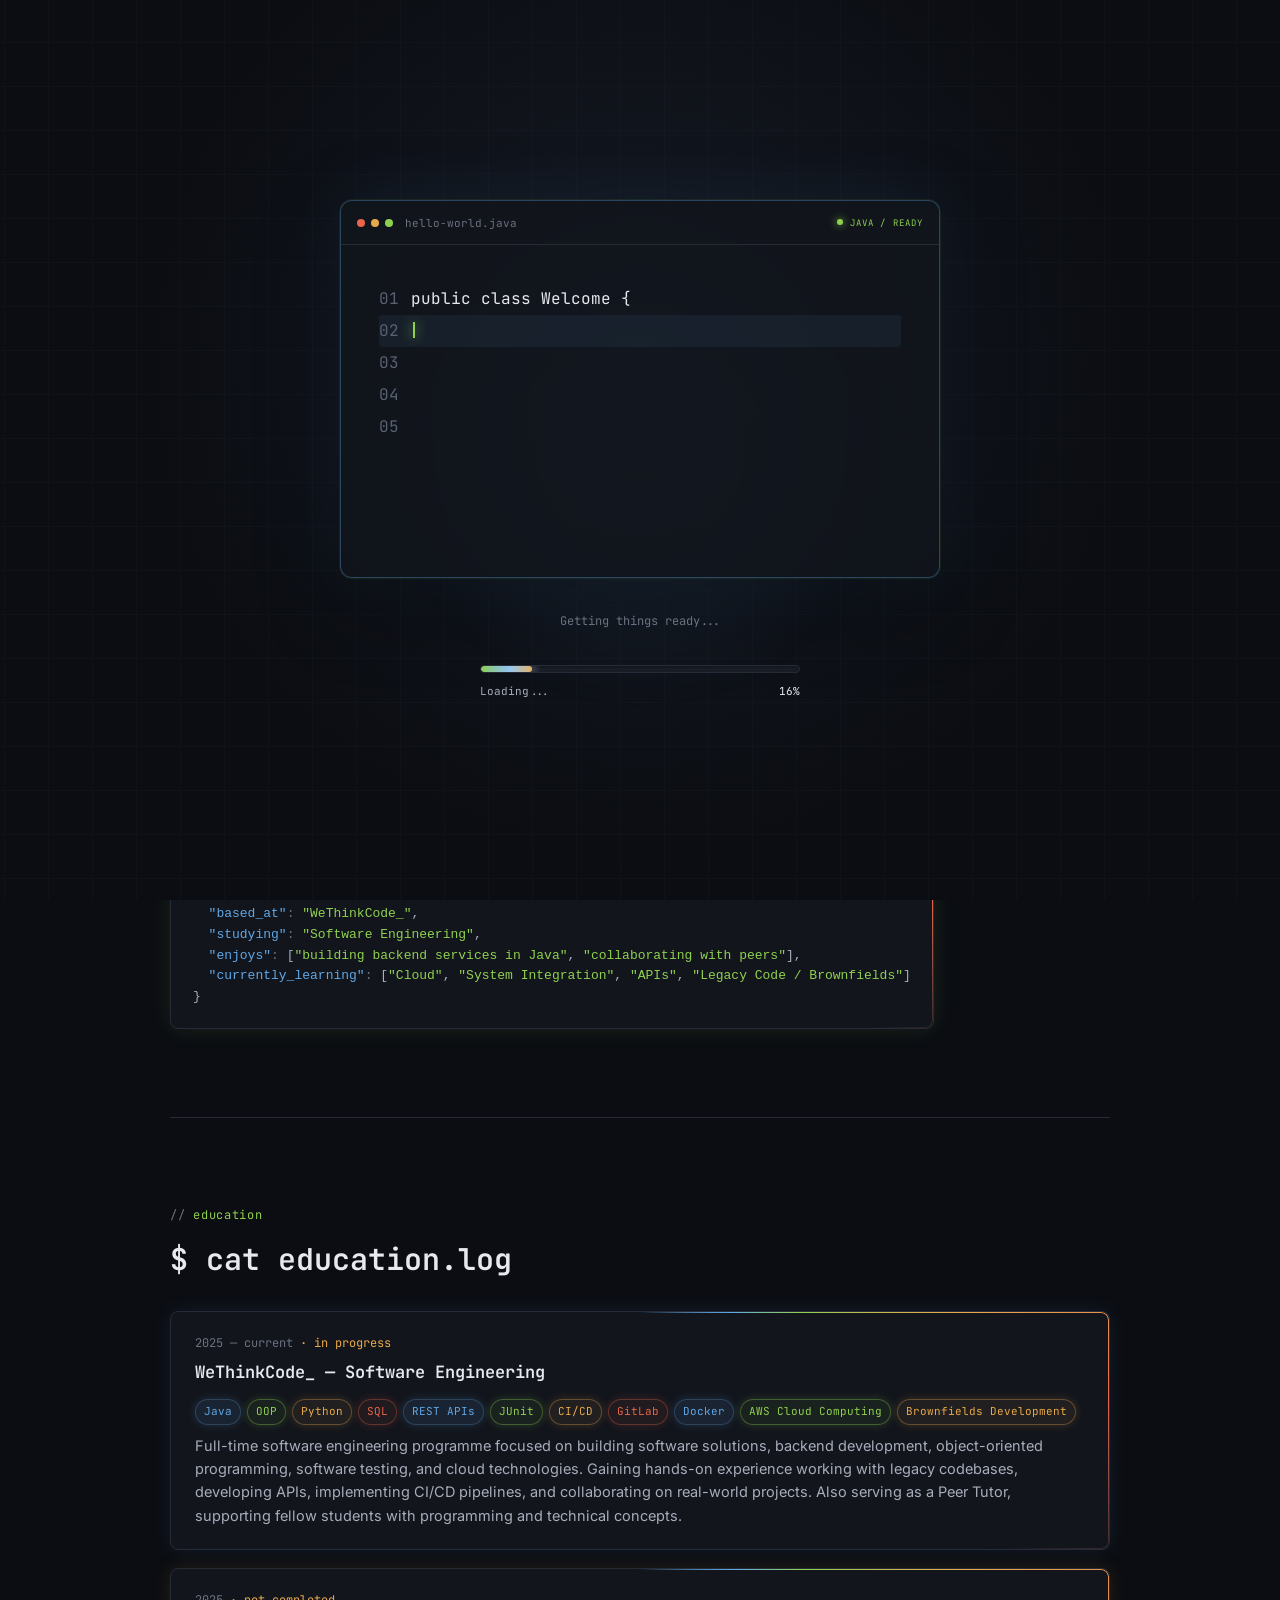
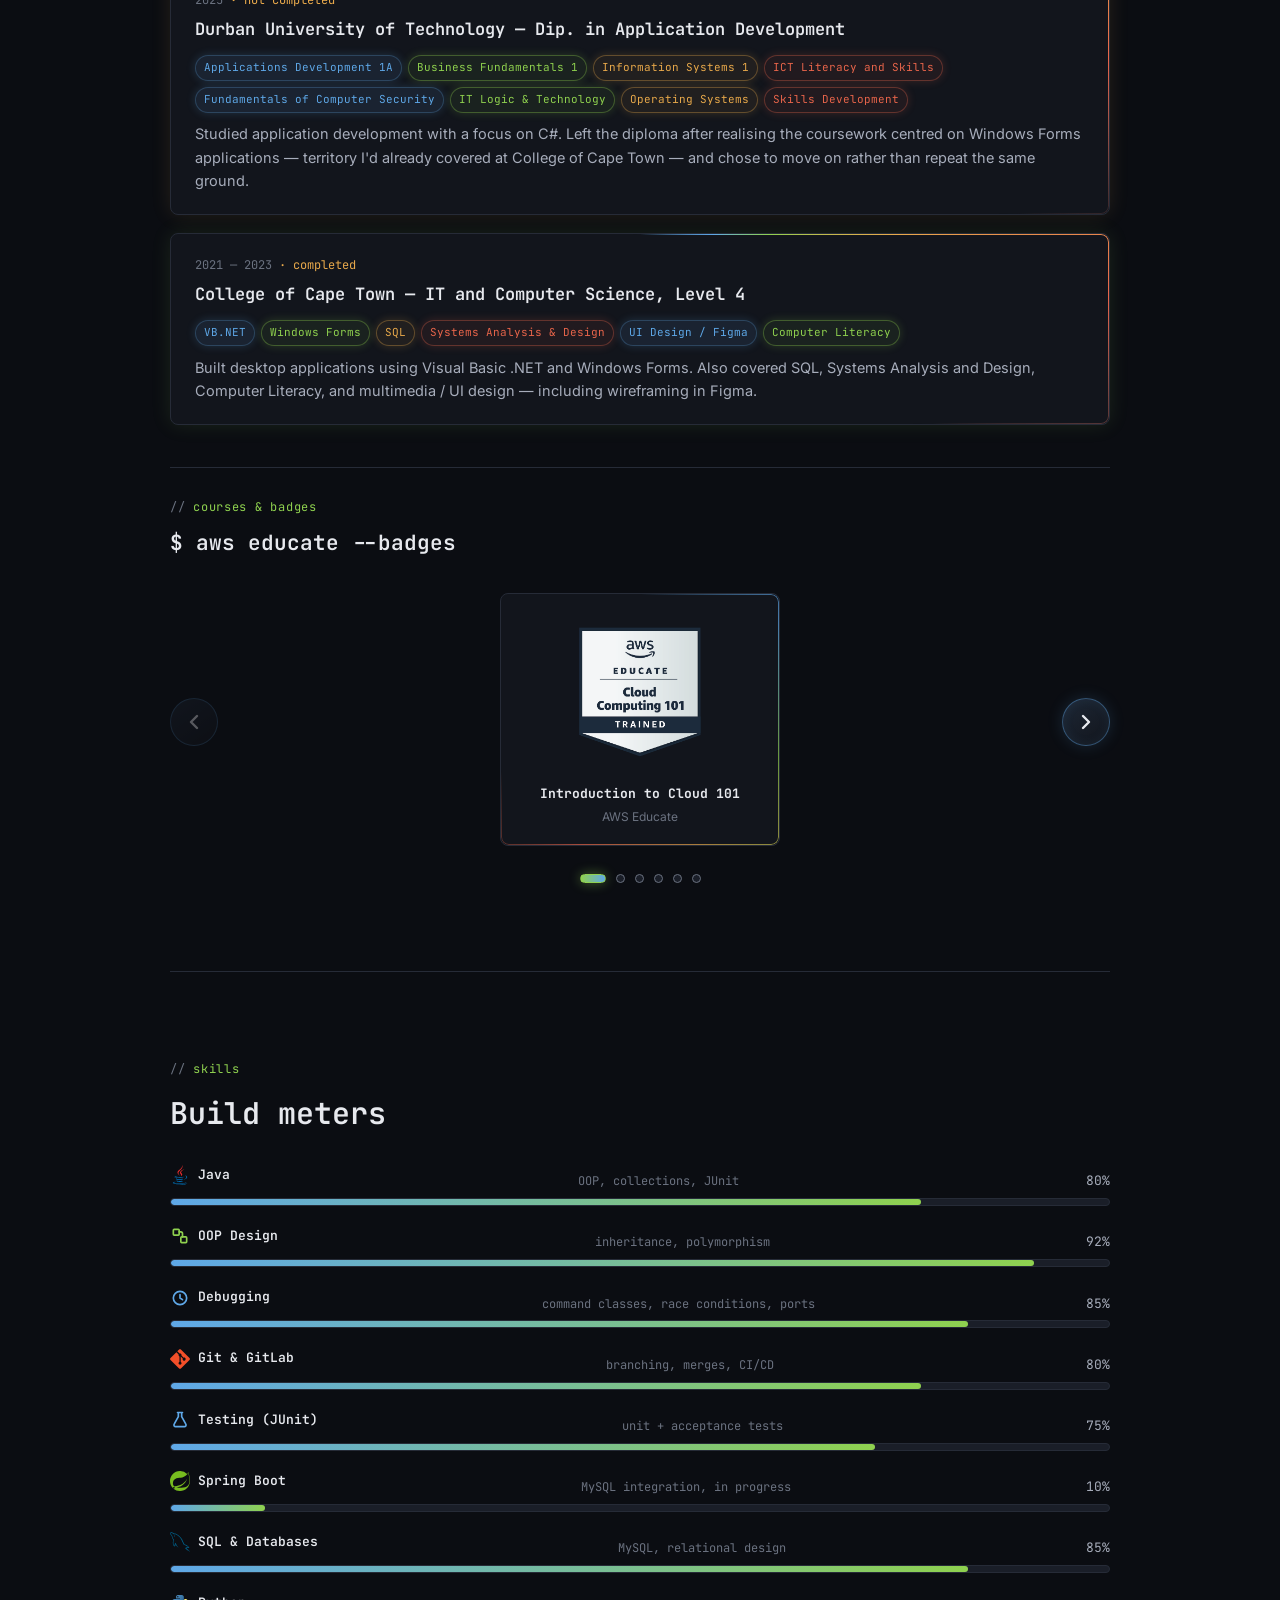
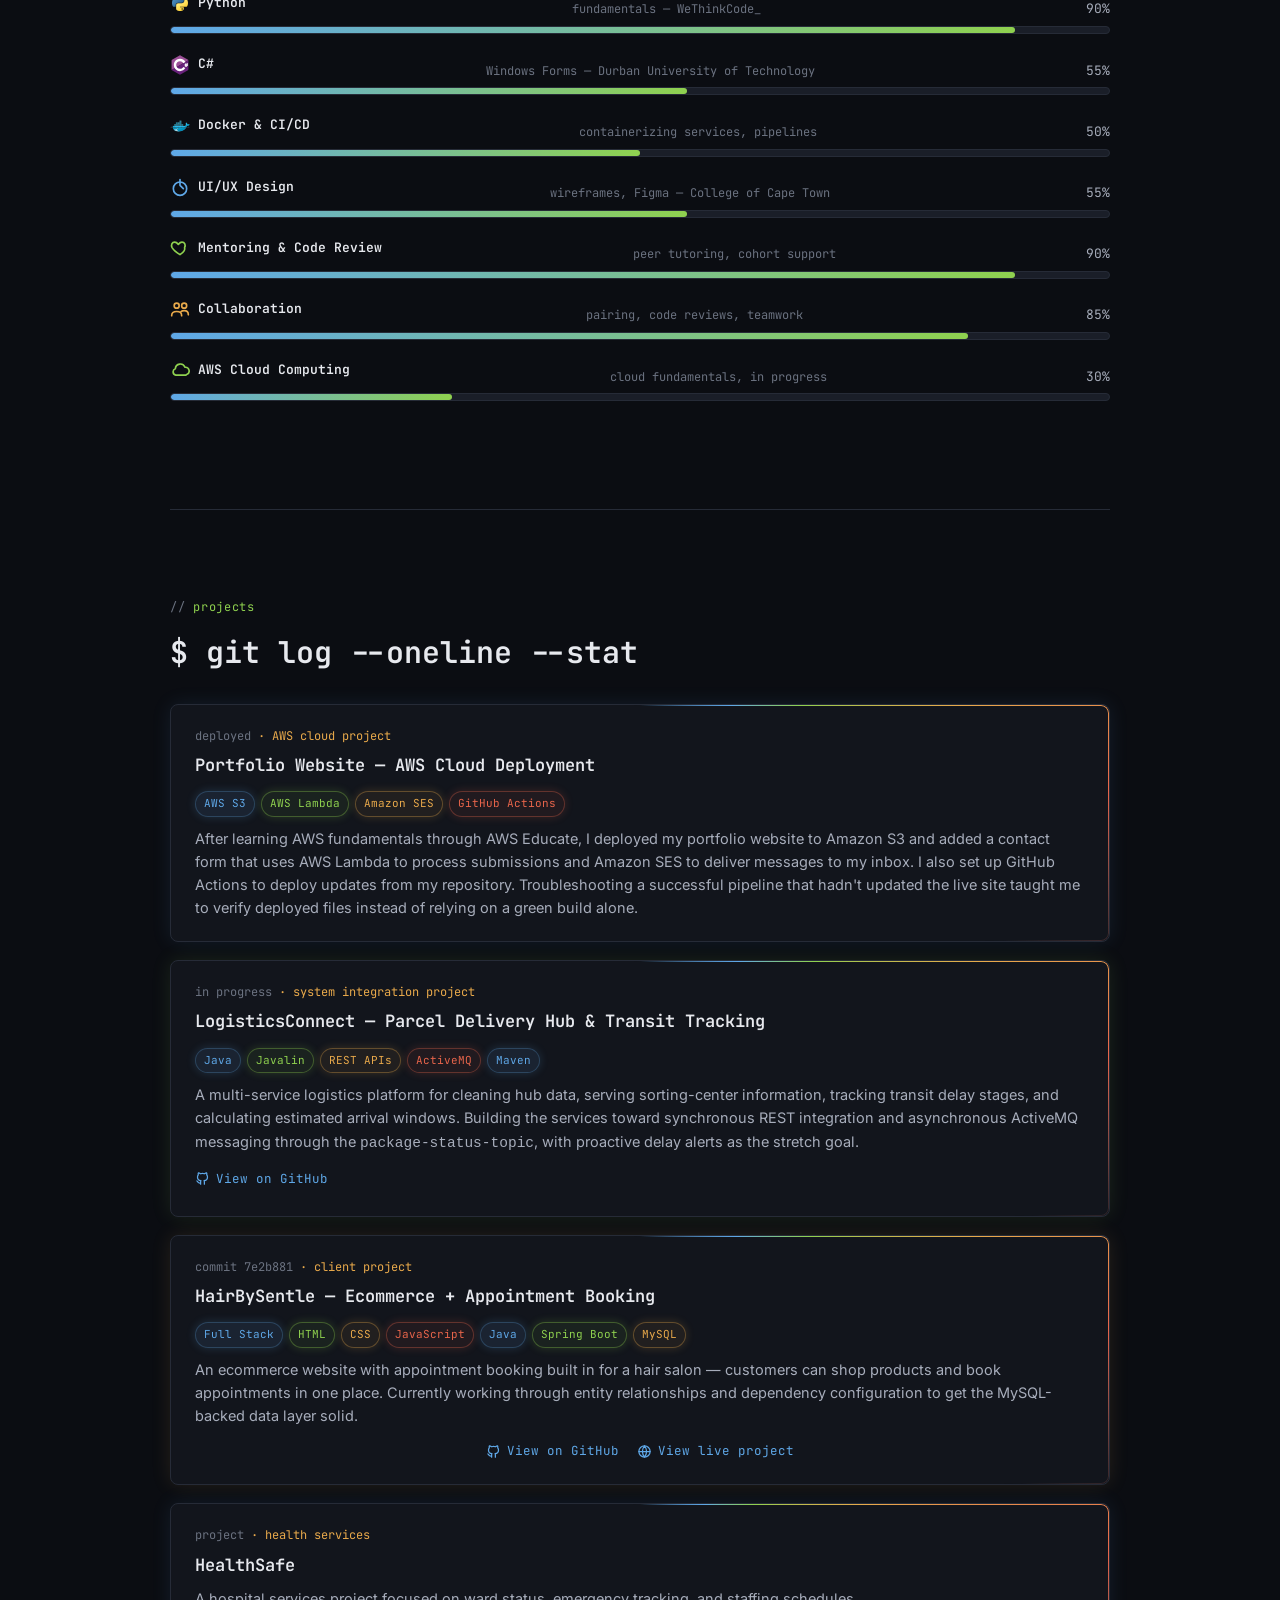
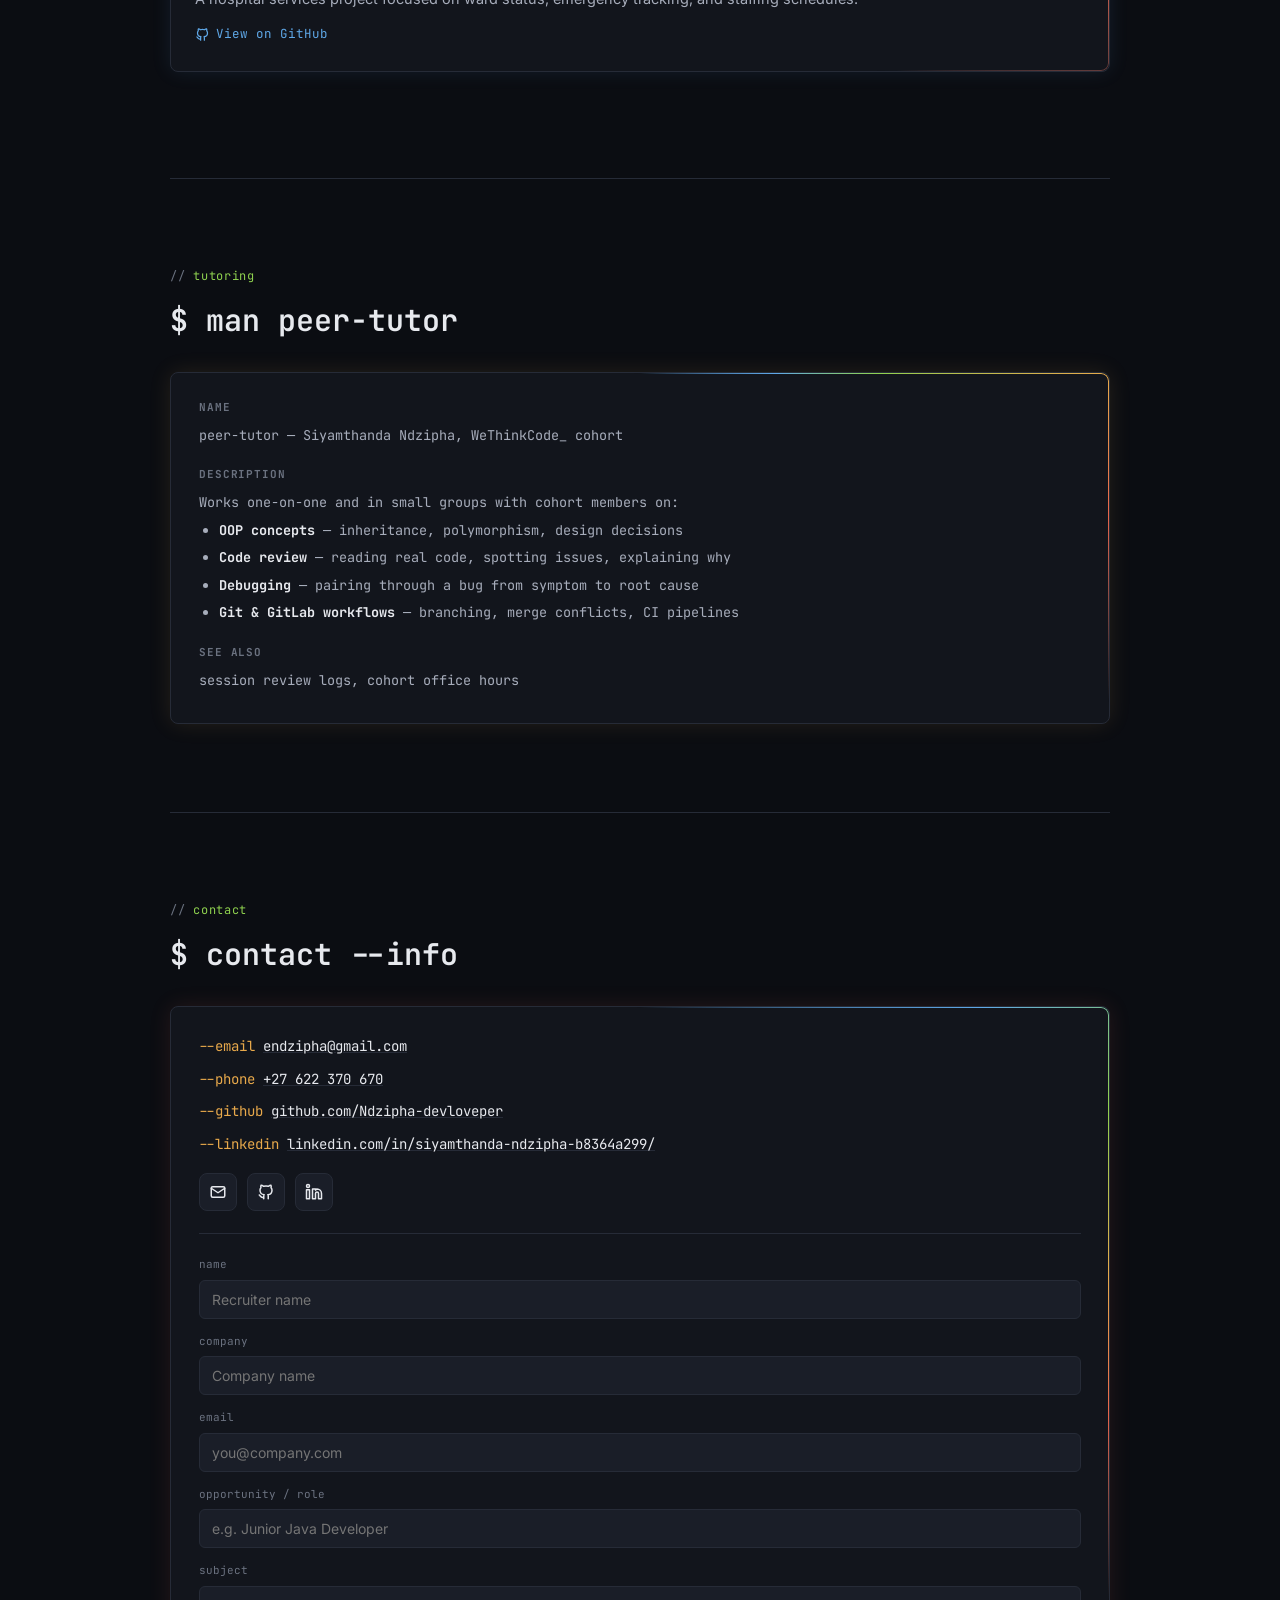
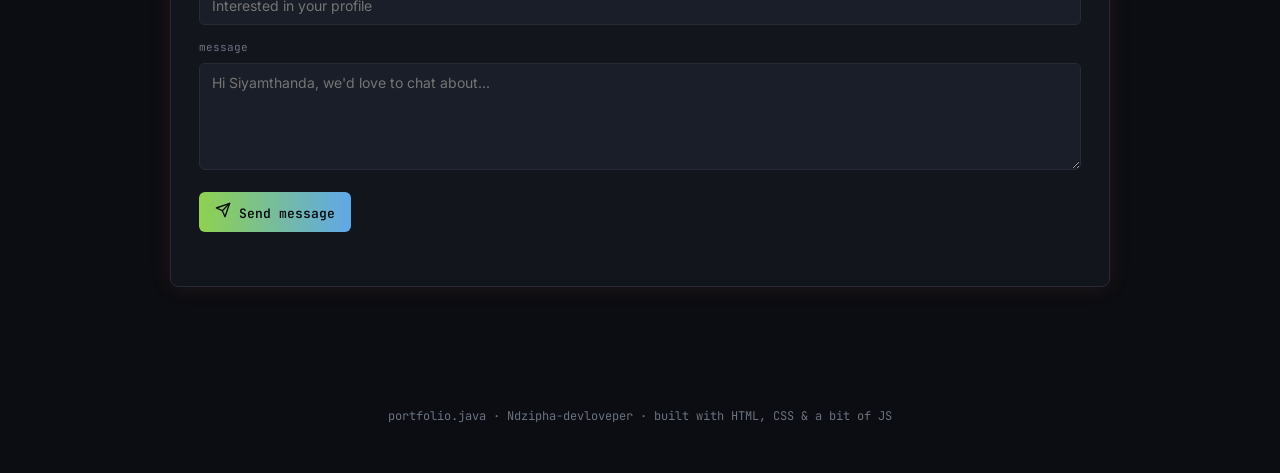
==== commit 6f4215c5: "Refined" ====
--- a/index.html
+++ b/index.html
@@ -386,7 +386,6 @@
         <div class="field">
           <label for="cf-message">message</label>
           <textarea id="cf-message" name="message" rows="5" required spellcheck="true" placeholder="Hi Siyamthanda, we'd love to chat about..."></textarea>
-          <div class="spell-hint">✓ Browser spelling assistance is enabled — right-click underlined words to correct them.</div>
         </div>
         <div class="form-actions">
           <button type="submit" class="btn btn-primary" id="cf-submit">
